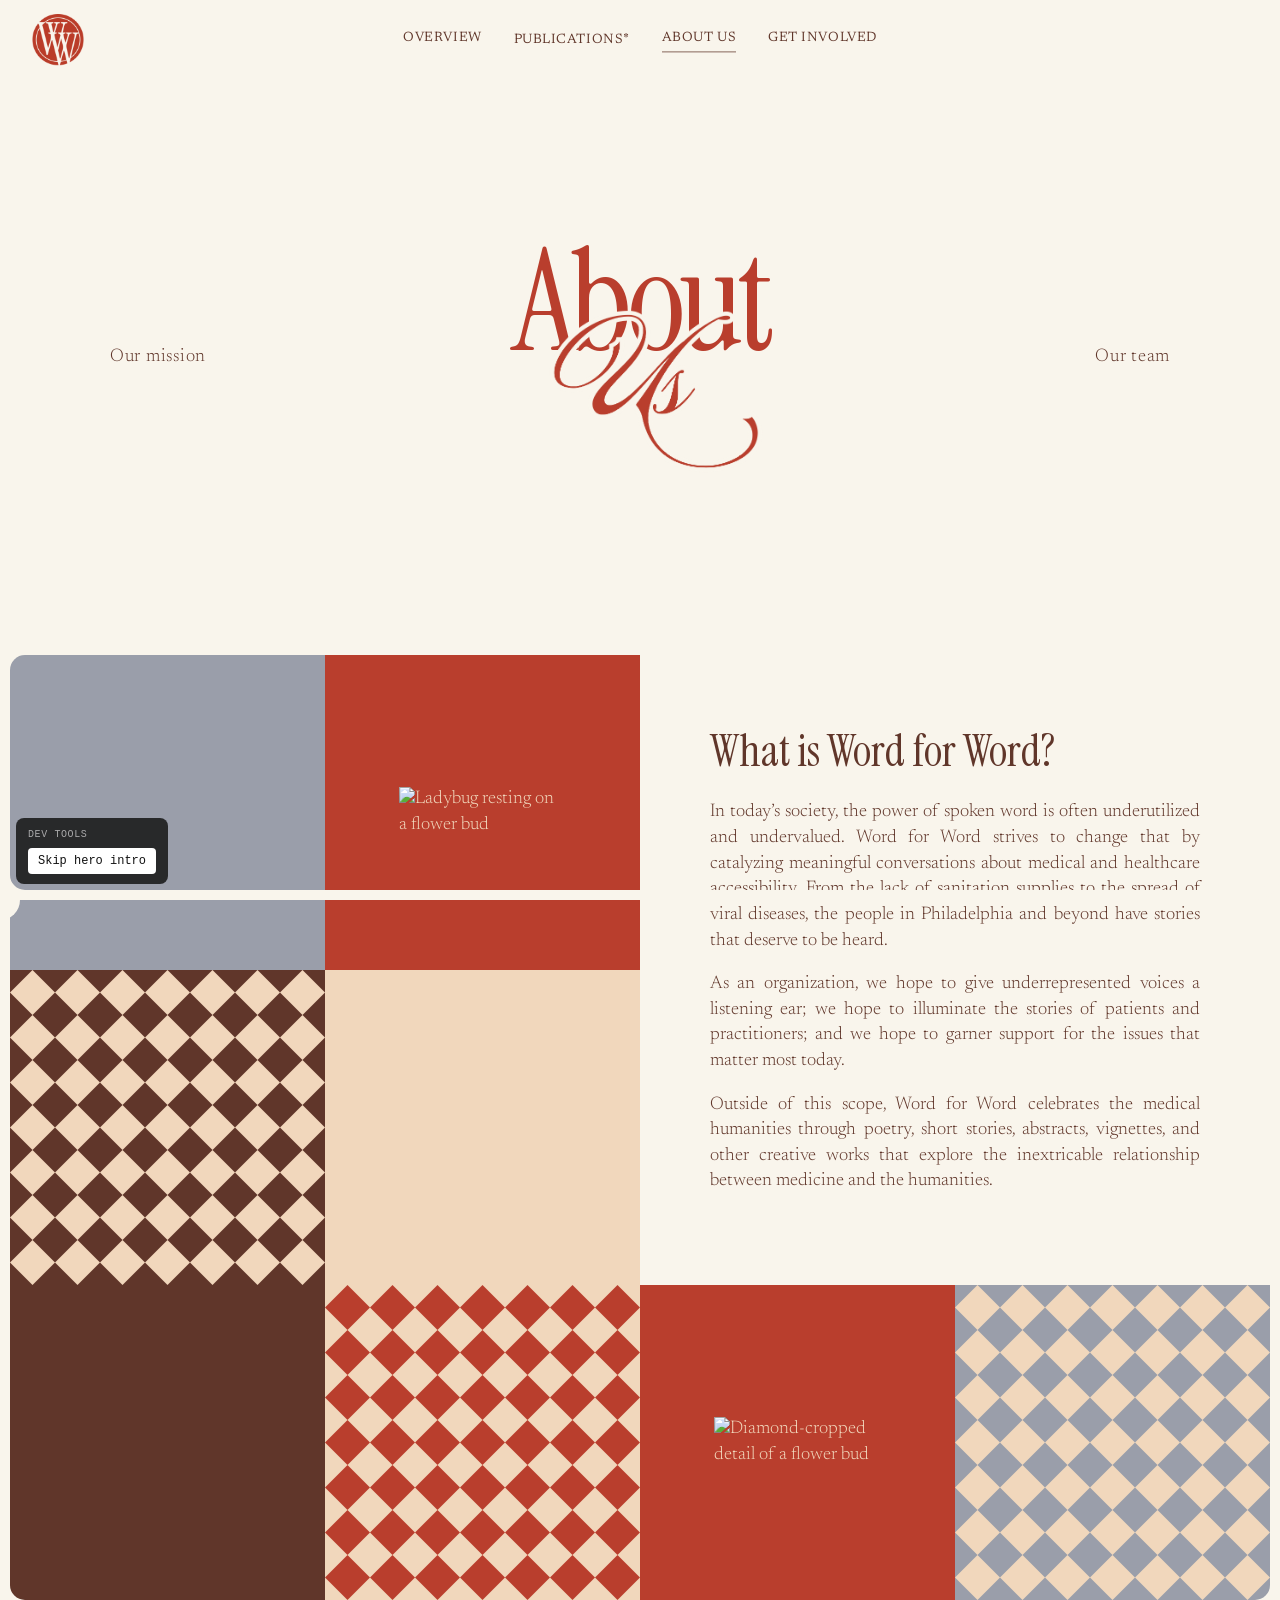
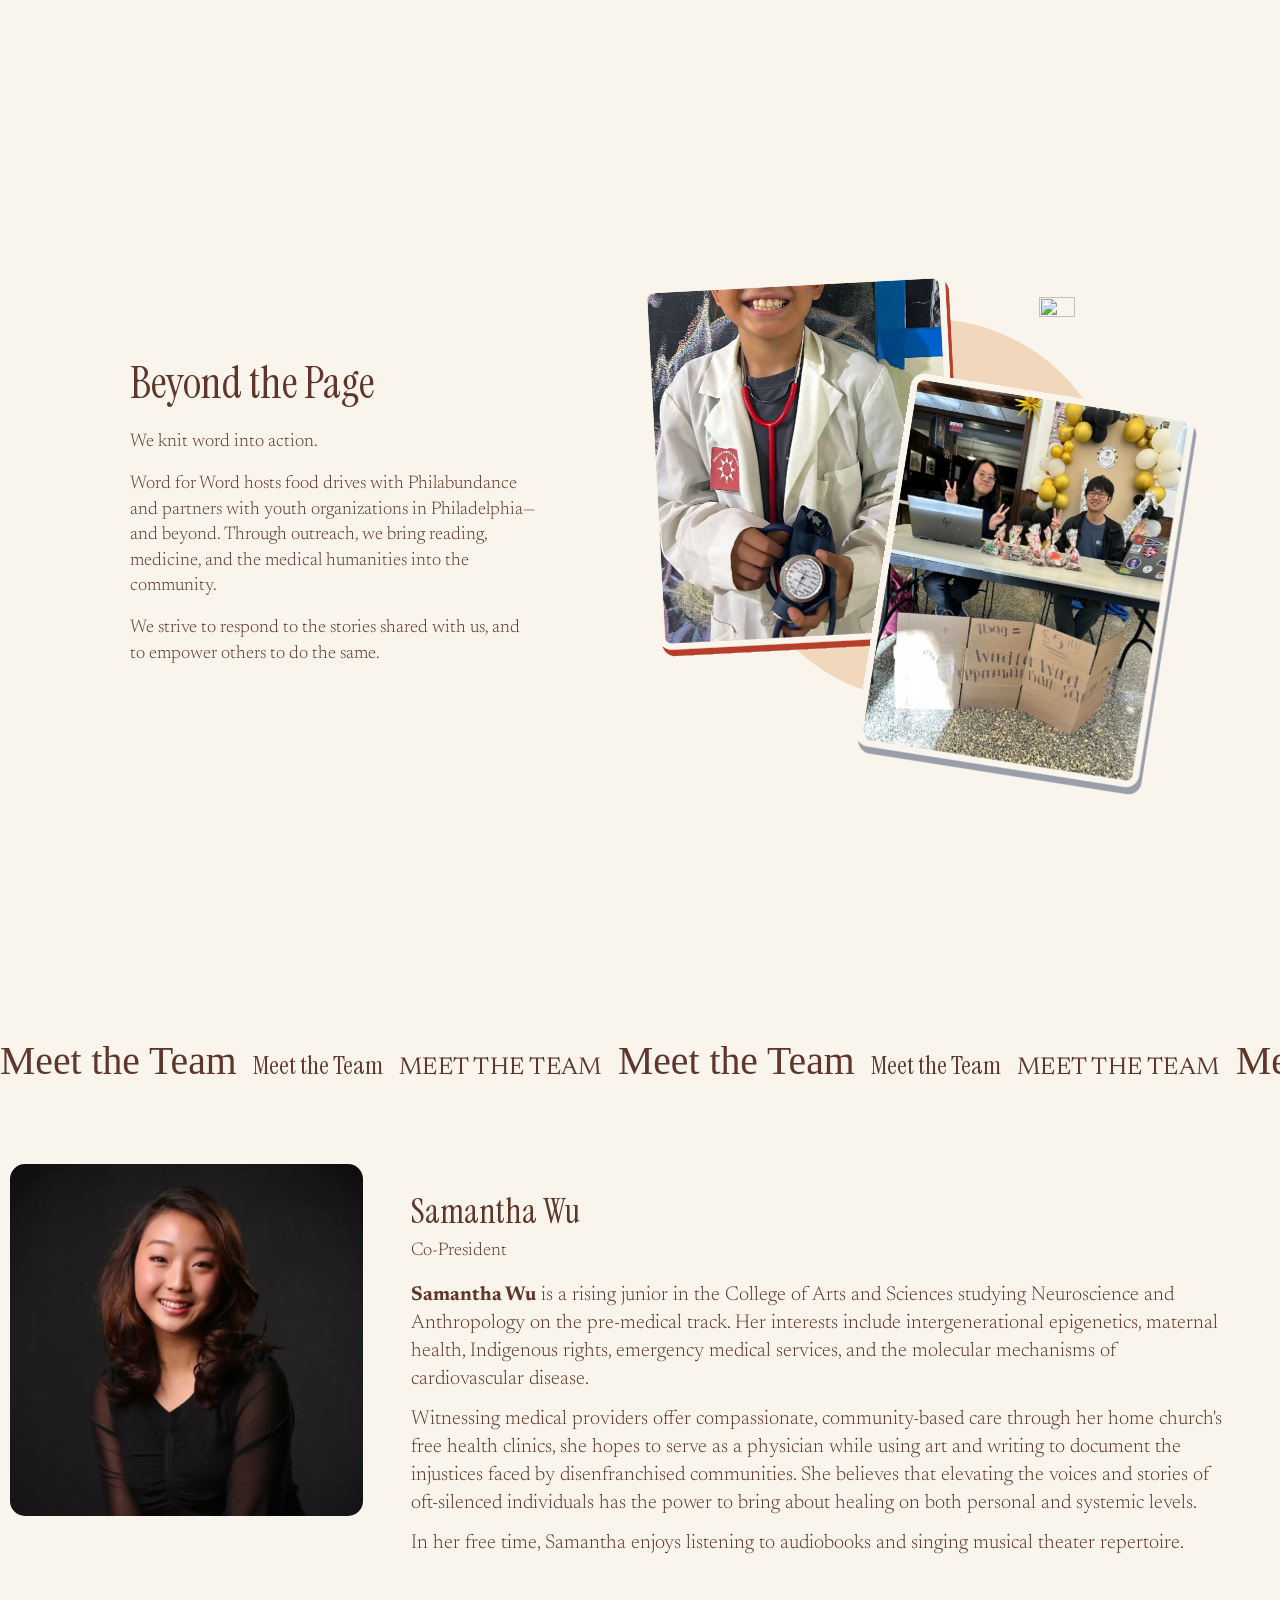
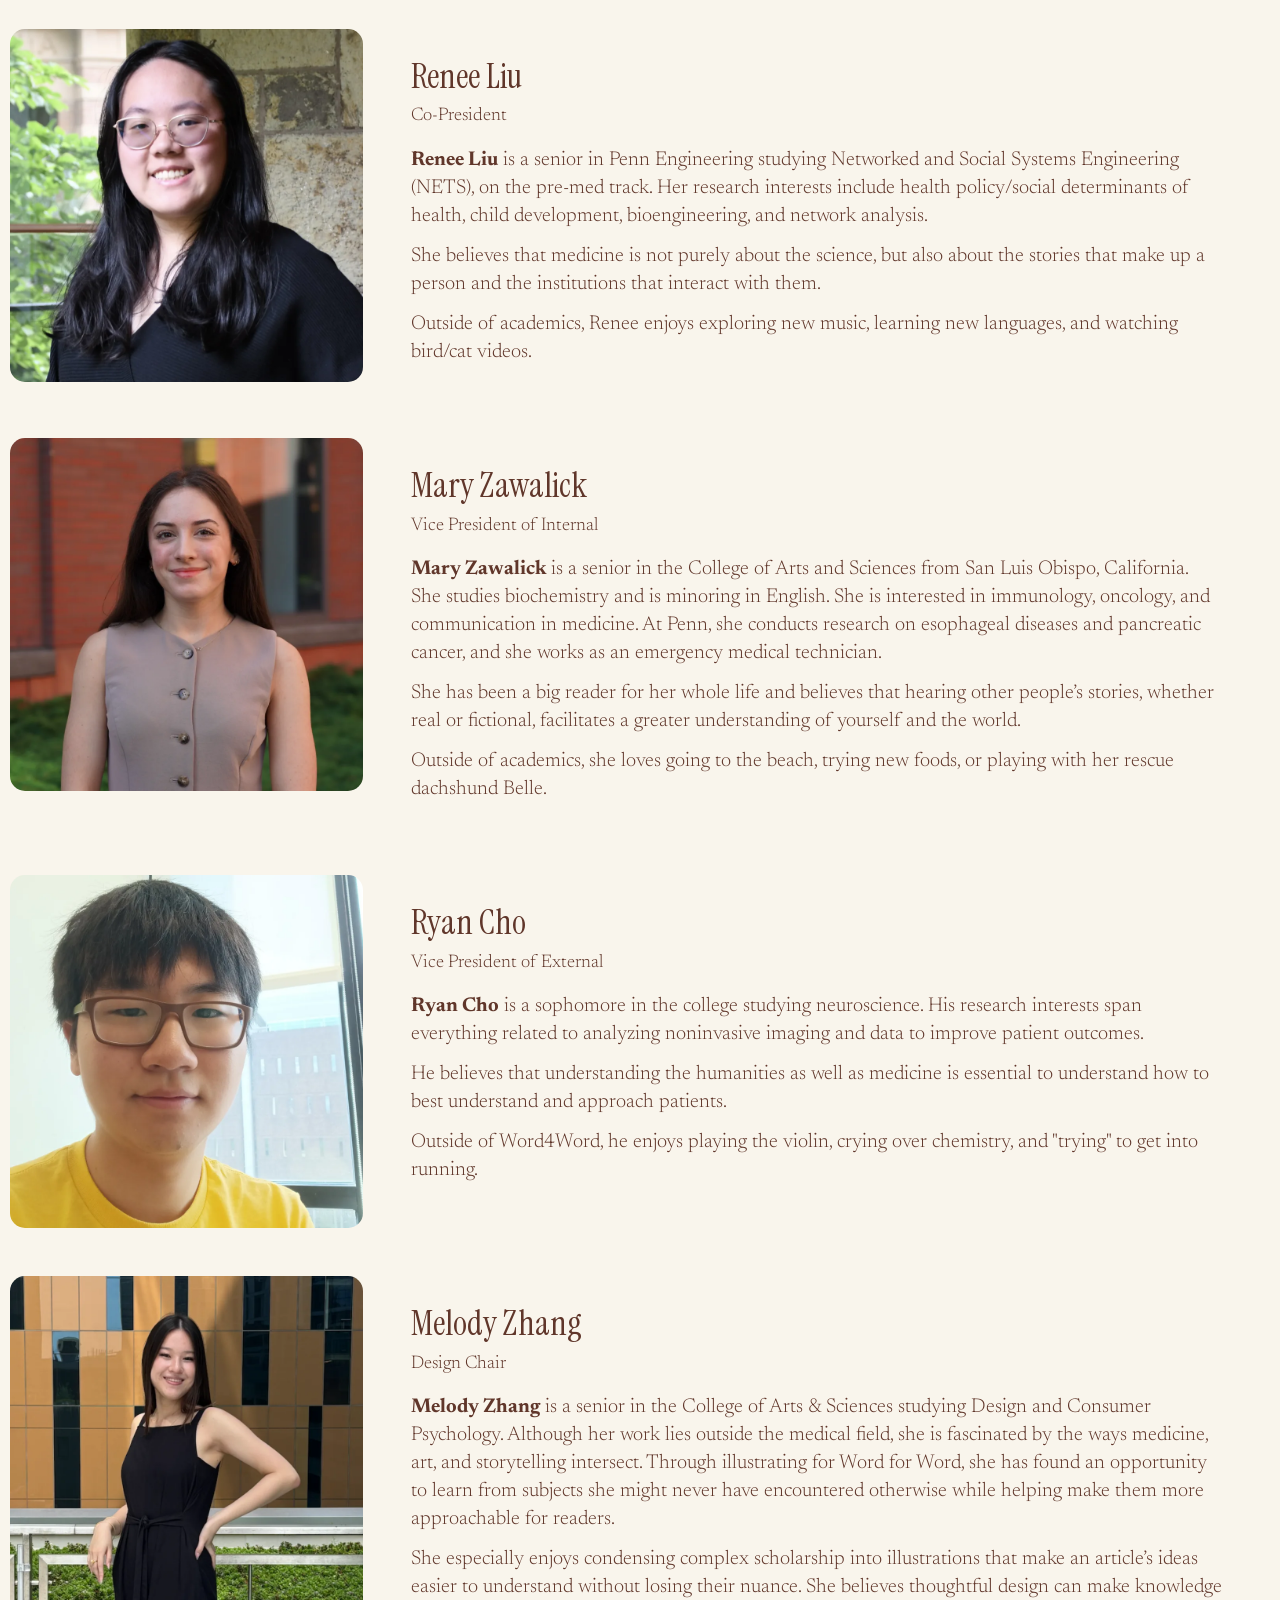
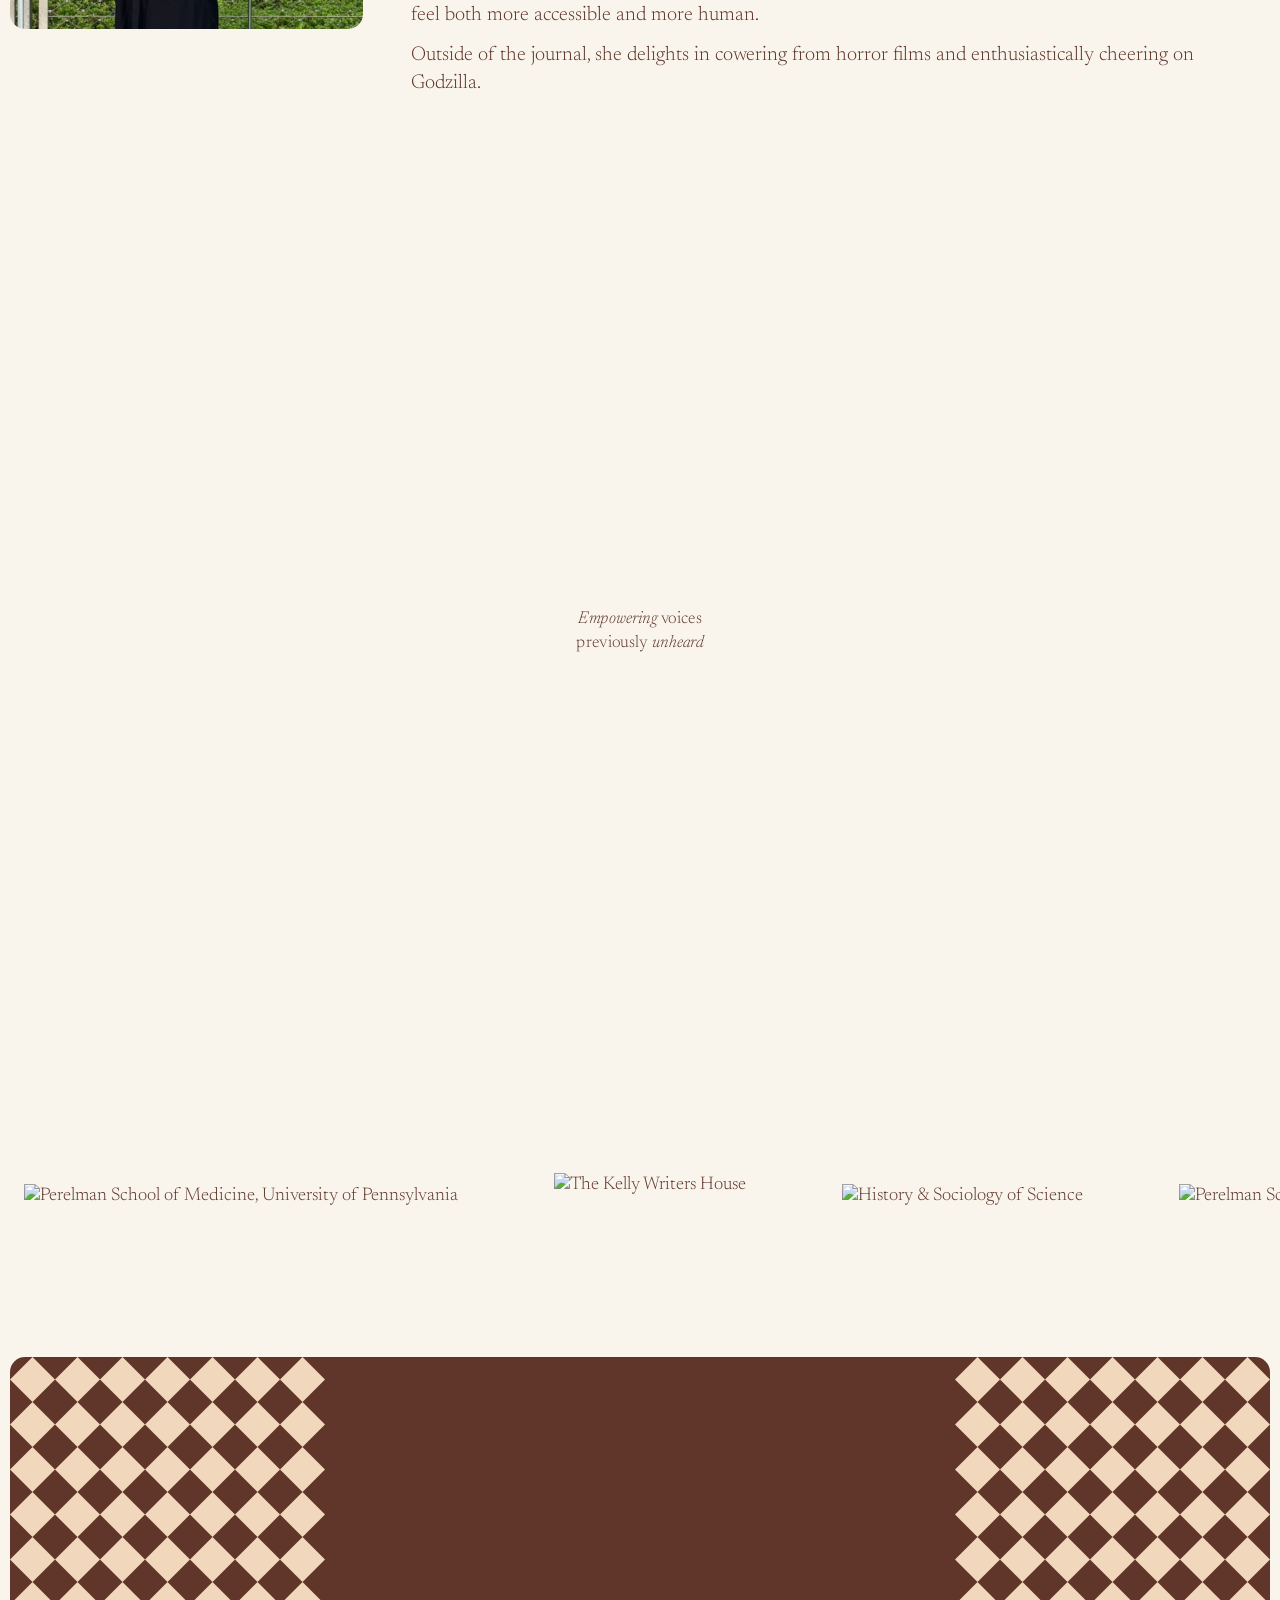
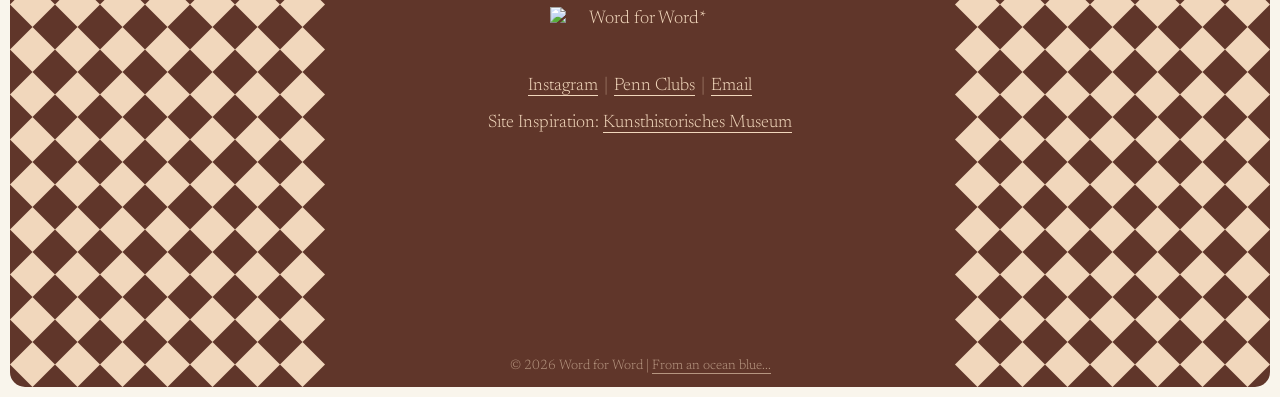
==== about/index.html @ e5a408e3 "Mobile: carousel height, publications grid width bug, slogan/marquee spacing, simplify footer to 4 t" ====
<!DOCTYPE html>
<html lang="en">
<head>
  <meta charset="UTF-8" />
  <meta name="viewport" content="width=device-width, initial-scale=1.0" />
  <title>About Us — Word for Word</title>
  <meta name="description" content="Meet the team behind Word for Word, the University of Pennsylvania's only undergraduate medical humanities journal." />
  <link rel="canonical" href="https://pennwordforword.org/about/" />
  <meta property="og:type" content="website" />
  <meta property="og:site_name" content="Word for Word" />
  <meta property="og:title" content="About Us — Word for Word" />
  <meta property="og:description" content="Meet the team behind Word for Word, the University of Pennsylvania's only undergraduate medical humanities journal." />
  <meta property="og:url" content="https://pennwordforword.org/about/" />
  <meta property="og:image" content="https://pennwordforword.org/assets/images/Slogan.jpg" />
  <meta name="twitter:card" content="summary_large_image" />
  <meta name="twitter:title" content="About Us — Word for Word" />
  <meta name="twitter:description" content="Meet the team behind Word for Word, the University of Pennsylvania's only undergraduate medical humanities journal." />
  <meta name="twitter:image" content="https://pennwordforword.org/assets/images/Slogan.jpg" />
  <link rel="icon" type="image/png" sizes="32x32" href="/assets/images/Favicon.png" />
  <link rel="icon" type="image/png" sizes="304x304" href="/assets/images/Logo.png" />
  <link rel="stylesheet" href="/css/style.css?v=351" />
  <!-- PostHog analytics -->
  <script>
    !(function (t, e) {
      var o, n, p, r;
      e.__SV ||
        ((window.posthog = e),
        (e._i = []),
        (e.init = function (i, s, a) {
          function g(t, e) {
            var o = e.split(".");
            (2 == o.length && ((t = t[o[0]]), (e = o[1])),
              (t[e] = function () {
                t.push([e].concat(Array.prototype.slice.call(arguments, 0)));
              }));
          }
          (((p = t.createElement("script")).type = "text/javascript"),
            (p.crossOrigin = "anonymous"),
            (p.async = !0),
            (p.src =
              s.api_host.replace(".i.posthog.com", "-assets.i.posthog.com") + "/static/array.js"),
            (r = t.getElementsByTagName("script")[0]).parentNode.insertBefore(p, r));
          var u = e;
          for (
            void 0 !== a ? (u = e[a] = []) : (a = "posthog"),
              u.people = u.people || [],
              u.toString = function (t) {
                var e = "posthog";
                return ("posthog" !== a && (e += "." + a), t || (e += " (stub)"), e);
              },
              u.people.toString = function () {
                return u.toString(1) + ".people (stub)";
              },
              o =
                "init capture register register_once register_for_session unregister unregister_for_session getFeatureFlag getFeatureFlagResult isFeatureEnabled reloadFeatureFlags updateEarlyAccessFeatureEnrollment getEarlyAccessFeatures on onFeatureFlags onSessionId getSurveys getActiveMatchingSurveys renderSurvey canRenderSurvey getNextSurveyStep identify setPersonProperties group resetGroups setPersonPropertiesForFlags resetPersonPropertiesForFlags setGroupPropertiesForFlags resetGroupPropertiesForFlags reset get_distinct_id getGroups get_session_id get_session_replay_url alias set_config startSessionRecording stopSessionRecording sessionRecordingStarted captureException loadToolbar get_property getSessionProperty createPersonProfile opt_in_capturing opt_out_capturing has_opted_in_capturing has_opted_out_capturing clear_opt_in_out_capturing debug".split(
                  " ",
                ),
              n = 0;
            n < o.length;
            n++
          )
            g(u, o[n]);
          e._i.push([i, s, a]);
        }),
        (e.__SV = 1));
    })(document, window.posthog || []);
    // Skip analytics entirely for automated checks (Playwright etc. set
    // navigator.webdriver) and for anyone who's opted out via ?wfw_optout=1,
    // which persists per-browser so the param only needs visiting once.
    // Visit with ?wfw_optout=0 to re-enable.
    var wfwAnalyticsExcluded = (function () {
      try {
        if (navigator.webdriver) return true;
        if (/headless/i.test(navigator.userAgent)) return true;
        var optout = new URLSearchParams(location.search).get("wfw_optout");
        if (optout === "1") localStorage.setItem("wfw_optout", "1");
        else if (optout === "0") localStorage.removeItem("wfw_optout");
        return localStorage.getItem("wfw_optout") === "1";
      } catch (e) {
        return false;
      }
    })();
    if (!wfwAnalyticsExcluded) {
      posthog.init("phc_vq5WQSczB33VuGzb9NmEY6mVCTsu94XLS9RPtLPny5Xd", {
        api_host: "https://us.i.posthog.com",
        defaults: "2026-05-30",
      });
    }
  </script>
</head>
<body>
  <!-- Must run before the rest of <body> parses, same reasoning as
       index.html's own equivalent script — sets html.show-page-flash
       synchronously so the flash is visible from first paint instead of
       popping in a frame late. One-shot: cleared the instant it's read,
       so only a nav-link arrival (see initNavPageFlash() in main.js)
       shows it — a fresh reload/direct visit never sets this flag. -->
  <script>
    if (sessionStorage.getItem("wfw-page-flash") === "03") {
      sessionStorage.removeItem("wfw-page-flash");
      document.documentElement.classList.add("show-page-flash");
    }
  </script>
  <div class="page-flash" aria-hidden="true">
    <div class="page-flash__color page-flash--03">
      <img class="page-flash__asterisk" src="/assets/images/Asterisk 3 (nav).png" alt="" />
      <p class="page-flash__caption page-flash__caption--03">
        <span class="intro-splash__caption-line1">about us.</span>
        <span class="intro-splash__caption-line2">(03)</span>
      </p>
    </div>
  </div>
    <!-- Same header markup as index.html's own <header>, minus the
         intro-reveal/intro-reveal--drop classes and --intro-delay style —
         secondary pages (this one included) have no homepage intro splash
         to choreograph against, so the header just renders visible from
         the start. See initIntroReveal() in main.js: with no
         .intro-reveal elements on the page, it sets body.intro-finished
         immediately instead of waiting on a timer, which is what the
         Publications dropdown's own height transition is gated on. -->
    <header class="site-header">
      <div class="nav__dropdown-hover-zone" aria-hidden="true"></div>
      <div class="site-header__clip">
        <a href="/" class="nav__logo">
          <img src="/assets/images/Logo.png" alt="Word for Word logo" />
        </a>
        <!-- Mobile-only (see .nav__hamburger in style.css) — replaces
             .nav/.nav__dropdown below entirely under max-width:720px,
             opening .nav__mobile-dropdown (a sibling of this whole
             <header>, below) instead. -->
        <button type="button" class="nav__hamburger" aria-label="Menu" aria-expanded="false" aria-controls="nav__mobile-dropdown">
          <span class="nav__hamburger-line"></span>
          <span class="nav__hamburger-line"></span>
          <span class="nav__hamburger-line"></span>
        </button>
        <nav class="nav">
          <ul class="nav__links">
            <li><a href="/">Overview</a></li>
            <li class="nav__item--publications">
              <a href="/publications/">Publications<span class="nav__link-asterisk">*</span></a>
            </li>
            <li><a href="/about/">About Us</a></li>
            <li><a href="/get-involved/">Get Involved</a></li>
            <li class="nav__indicator-slot" aria-hidden="true"><span class="nav__indicator"></span></li>
          </ul>
        </nav>
        <!-- See index.html's own comment above <header> for why this lives
             here now instead of nested inside .nav__item--publications. -->
        <div class="nav__dropdown">
          <a href="/#publications">
            <span class="nav__dropdown-number">(01)</span>
            <span class="nav__dropdown-asterisk">*</span><span class="nav__dropdown-text">Volumes</span>
          </a>
          <a href="/interviews/">
            <span class="nav__dropdown-number">(02)</span>
            <span class="nav__dropdown-asterisk">*</span><span class="nav__dropdown-text">Interviews</span>
          </a>
          <a href="/essays/">
            <span class="nav__dropdown-number">(03)</span>
            <span class="nav__dropdown-asterisk">*</span><span class="nav__dropdown-text">Essays</span>
          </a>
          <a href="/narratives/">
            <span class="nav__dropdown-number">(04)</span>
            <span class="nav__dropdown-asterisk">*</span><span class="nav__dropdown-text">Narratives</span>
          </a>
          <a href="/outreach/">
            <span class="nav__dropdown-number">(05)</span>
            <span class="nav__dropdown-asterisk">*</span><span class="nav__dropdown-text">Outreach</span>
          </a>
          <div class="nav__dropdown-visual" aria-hidden="true">
            <img class="nav__dropdown-visual-img" src="/assets/images/Dropdown Visual.png" alt="" />
            <div class="nav__dropdown-visual-asterisk-wrap">
              <img class="nav__dropdown-visual-asterisk" src="/assets/images/Asterisk - Default, Cream.png" alt="" />
            </div>
          </div>
        </div>
      </div>
    </header>
    <!-- Mobile hamburger's own dropdown — see index.html's own comment
         above .nav__mobile-dropdown for the full reasoning. -->
    <div id="nav__mobile-dropdown" class="nav__mobile-dropdown" aria-hidden="true">
      <div class="nav__mobile-dropdown-inner">
        <a href="/">
          <span class="nav__dropdown-number">(01)</span>
          <span class="nav__dropdown-asterisk">*</span><span class="nav__dropdown-text">Overview</span>
        </a>
        <a href="/publications/">
          <span class="nav__dropdown-number">(02)</span>
          <span class="nav__dropdown-asterisk">*</span><span class="nav__dropdown-text">Publications</span>
        </a>
        <a href="/about/">
          <span class="nav__dropdown-number">(03)</span>
          <span class="nav__dropdown-asterisk">*</span><span class="nav__dropdown-text">About Us</span>
        </a>
        <a href="/get-involved/">
          <span class="nav__dropdown-number">(04)</span>
          <span class="nav__dropdown-asterisk">*</span><span class="nav__dropdown-text">Get Involved</span>
        </a>
        <div class="nav__dropdown-visual" aria-hidden="true">
          <img class="nav__dropdown-visual-img" src="/assets/images/Dropdown Visual.png" alt="" />
          <div class="nav__dropdown-visual-asterisk-wrap">
            <img class="nav__dropdown-visual-asterisk" src="/assets/images/Asterisk - Default, Cream.png" alt="" />
          </div>
        </div>
      </div>
    </div>
    <div class="nav-dim-overlay" aria-hidden="true"></div>

    <!-- Fixed viewport frame — same markup as index.html's own (see that
         file's HTML comment for the full reasoning); was missing on this
         page, which is why it lacked the rounded-corner frame every other
         page has. -->
    <div class="viewport-frame" aria-hidden="true"></div>
    <div class="viewport-frame-patch viewport-frame-patch--top-left" aria-hidden="true"></div>
    <div class="viewport-frame-patch viewport-frame-patch--top-right" aria-hidden="true"></div>
    <div class="viewport-frame-patch viewport-frame-patch--bottom-left" aria-hidden="true"></div>
    <div class="viewport-frame-patch viewport-frame-patch--bottom-right" aria-hidden="true"></div>
    <div class="viewport-frame-speck viewport-frame-speck--bottom-left" aria-hidden="true"></div>
    <div class="viewport-frame-speck viewport-frame-speck--bottom-right" aria-hidden="true"></div>

  <!-- ============ HERO ============ -->
  <!-- Was copied verbatim from publications.html's own hero — now this
       page's own copy: "About" (was "Publications"), "Our mission"/
       "Our team" eyebrows (was "Volumes"/"Articles"), About Us Title.png
       (was Publications Title.png). Dropped hero__wordmark-word
       --publications (that stroke treatment was explicitly publications-
       only, see style.css's own comment on it) and moved
       .hero__wordmark-d-anchor onto the "t" (was the "s" in
       "Publications") — positionHeroAsterisk() in main.js anchors the
       asterisk to whatever glyph this span wraps, so it now lands on
       "About"'s own top-right corner automatically, no JS changes
       needed. hero__wordmark-placeholder--about/hero__wordmark-for-wrap
       --about (further down + in style.css) swap this page's own
       text/image stacking (text on top, image below, image's z-index
       above the text) relative to the shared --compact composition —
       page-specific modifiers, not edits to the shared rules, since
       get-involved.html/publications.html reuse those same classes for
       the opposite (image-on-top) composition. See style.css for the
       full reasoning behind this system. -->
  <!-- Eyebrow pair (left "Our mission" + right "Our team") now share
       ONE delay (4120ms) instead of bookending the whole sequence
       (previously 3220ms/4420ms, first and last) — per explicit
       follow-up: the homepage's OWN hero (index.html) is "the true
       pattern" for this, and there both eyebrow lines share the exact
       same --intro-delay (4630ms/4870ms per line) so they visibly
       reveal together, AFTER the title finishes, not straddling it. A
       prior pass here deliberately staggered all 5 pieces individually
       ("make it feel more like a sequential cascade") — reverted now
       that the paired-eyebrow read is what's actually wanted, matching
       Overview. Title pieces (headline "About" then the "Us" image)
       keep their own existing order/timing — only unquestioned here. -->
  <section class="hero hero--compact">
    <p class="hero__eyebrow">
      <span class="hero__eyebrow-line intro-reveal intro-reveal--slide-slow" style="--intro-delay: 4120ms;">Our mission</span>
    </p>
    <div class="hero__wordmark-wrap hero__wordmark-wrap--compact hero__wordmark-wrap--about">
      <div class="hero__wordmark-placeholder hero__wordmark-placeholder--compact hero__wordmark-placeholder--about" aria-hidden="true">
        <span class="hero__wordmark-word hero__wordmark-word--2 hero__wordmark-word--compact" style="--intro-delay: 3520ms;"><span class="hero__title-exit hero__title-exit--lettered intro-reveal intro-reveal--slide-slow" style="--intro-delay: 3520ms;"><span class="hero__title-letter" style="--letter-delay: 0ms; --letter-travel: 64px;">A</span><span class="hero__title-letter" style="--letter-delay: 140ms">b</span><span class="hero__title-letter" style="--letter-delay: 280ms">o</span><span class="hero__title-letter" style="--letter-delay: 420ms">u</span><span class="hero__wordmark-d-anchor"><span class="hero__title-letter" style="--letter-delay: 560ms">t</span></span></span></span>
      </div>
      <div class="hero__wordmark-for-wrap hero__wordmark-for-wrap--compact hero__wordmark-for-wrap--about" style="--intro-delay: 3820ms;" aria-hidden="true">
        <img class="hero__wordmark-for hero__wordmark-for--compact hero__title-exit intro-reveal intro-reveal--slide-slow" style="--intro-delay: 3820ms;" src="/assets/images/About Us Title.png" alt="" />
      </div>
      <div class="hero__wordmark-asterisk-wrap hero__wordmark-asterisk-wrap--compact" style="--intro-delay: 4450ms;" aria-hidden="true">
        <img class="hero__wordmark-asterisk" src="/assets/images/Asterisk - Default.png" alt="" />
      </div>
    </div>
    <p class="hero__eyebrow hero__eyebrow--right">
      <span class="hero__eyebrow-line intro-reveal intro-reveal--slide-slow" style="--intro-delay: 4120ms;">Our team</span>
    </p>
  </section>

  <!-- Was deliberately empty (see .static-page in style.css) — now
       holds the quote-block/partners sections below, matching
       index.html's own nesting exactly (both sit INSIDE <main>, only
       <footer> sits outside it) so this page picks up the SAME
       main { gap: 60px } spacing between them that index.html gets;
       previously these two sections sat as siblings AFTER </main>
       instead, which visibly read as different spacing from
       index.html's own bottom. -->
  <main class="static-page">

  <!-- ============ INTRO ============ -->
  <!-- Same square-grid skeleton as index.html's own #overview (section
       1) — reused for consistency, just a different aspect ratio (3
       rows here, not 4) and different tile content. The ladybug/diamond
       inset photos + their asterisks are pulled verbatim from #overview
       (same assets, same square__inset-image/square__inset-asterisk-
       wrap markup, same --top-left/--bottom-right positioning), just on
       different-colored tiles per explicit request. The "reserved for
       text" tiles (row 1 cols 3-4, row 2 cols 3-4) are one merged 2x2
       square (square--cream, i.e. no fill — page background shows
       through) holding the actual intro copy, centered in that
       2-column-by-2-row area the same way .site-footer__center is
       centered in ITS own merged 2x2 (see that section's own markup). -->
  <section id="about-intro" class="square-grid square-grid--4col square-grid--rows-3">
    <div class="square square--grey" style="grid-column: 1; grid-row: 1;" aria-hidden="true"></div>
    <div class="square square--red square--inset" style="grid-column: 2; grid-row: 1;">
      <img class="square__inset-image" src="/assets/images/Section 1 Square 4.png" alt="Ladybug resting on a flower bud" />
      <div class="square__inset-asterisk-wrap square__inset-asterisk-wrap--top-left" aria-hidden="true">
        <div class="square__inset-asterisk"></div>
      </div>
    </div>
    <div class="square square--cream square--align-left square--pad-lg square--text-gap-30" style="grid-column: 3 / span 2; grid-row: 1 / span 2;">
      <h2 class="square__intro-title section-title split-cta__text-line">What is Word for Word?</h2>
      <p class="square__intro-body split-cta__text-line">In today&rsquo;s society, the power of spoken word is often underutilized and undervalued. Word for Word strives to change that by catalyzing meaningful conversations about medical and healthcare accessibility. From the lack of sanitation supplies to the spread of viral diseases, the people in Philadelphia and beyond have stories that deserve to be heard.</p>
      <p class="square__intro-body split-cta__text-line">As an organization, we hope to give underrepresented voices a listening ear; we hope to illuminate the stories of patients and practitioners; and we hope to garner support for the issues that matter most today.</p>
      <p class="square__intro-body split-cta__text-line">Outside of this scope, Word for Word celebrates the medical humanities through poetry, short stories, abstracts, vignettes, and other creative works that explore the inextricable relationship between medicine and the humanities.</p>
    </div>

    <div class="square square--checker" style="grid-column: 1; grid-row: 2; --checker-a: var(--color-dark); --checker-b: var(--color-tan);" aria-hidden="true"></div>
    <div class="square square--tan" style="grid-column: 2; grid-row: 2;" aria-hidden="true"></div>

    <div class="square square--dark" style="grid-column: 1; grid-row: 3;" aria-hidden="true"></div>
    <div class="square square--checker" style="grid-column: 2; grid-row: 3; --checker-a: var(--color-tan); --checker-b: var(--color-red);" aria-hidden="true"></div>
    <div class="square square--red square--inset" style="grid-column: 3; grid-row: 3;">
      <img class="square__inset-image" src="/assets/images/Section 1 Square 16.png" alt="Diamond-cropped detail of a flower bud" />
      <div class="square__inset-asterisk-wrap square__inset-asterisk-wrap--bottom-right" aria-hidden="true">
        <div class="square__inset-asterisk"></div>
      </div>
    </div>
    <div class="square square--checker" style="grid-column: 4; grid-row: 3; --checker-a: var(--color-grey); --checker-b: var(--color-tan);" aria-hidden="true"></div>
  </section>

  <!-- ============ BEYOND THE PAGE ============ -->
  <!-- Section 2 — reuses index.html's own section 3 (.split-cta) grid/
       padding/column-width exactly, so this lands with identical
       margins/layout without duplicating any of its CSS. No CTA (this
       copy has no link to send anyone to). Right column is a stack of
       2 real outreach photos over a beige circle (see .beyond-page__
       images and friends), not the tile-mosaic/artwork machinery
       .split-cta__illustration-wrap normally holds.

       split-cta--beyond-page is an about.html-only WIDTH modifier (see
       its own CSS) — .split-cta itself is shared with index.html's
       section 3, so a plain change to the shared grid/gap would widen
       that section's text too. -->
  <section class="split-cta split-cta--beyond-page">
    <div class="split-cta__text">
      <h3 class="split-cta__title section-title split-cta__text-line">Beyond the Page</h3>
      <p class="beyond-page__body split-cta__text-line">We knit word into action.</p>
      <p class="beyond-page__body split-cta__text-line">Word for Word hosts food drives with Philabundance and partners with youth organizations in Philadelphia&mdash;and beyond. Through outreach, we bring reading, medicine, and the medical humanities into the community.</p>
      <p class="beyond-page__body split-cta__text-line">We strive to respond to the stories shared with us, and to empower others to do the same.</p>
    </div>
    <div class="split-cta__deco" aria-hidden="true">
      <div class="beyond-page__images">
        <div class="beyond-page__circle"></div>
        <img class="beyond-page__img beyond-page__img--1" src="/assets/images/Outreach-img1.webp" alt="" />
        <img class="beyond-page__img beyond-page__img--2" src="/assets/images/Outreach-img2.webp" alt="" />
        <div class="beyond-page__asterisk-wrap">
          <img class="beyond-page__asterisk" src="/assets/images/Brown asterisk.png" alt="" />
        </div>
      </div>
    </div>
  </section>

  <!-- ============ MEET THE TEAM BANNER ============ -->
  <!-- Same full-bleed scrolling marquee preset as index.html's own
       #get-involved/#publications (see that file's own comment for the
       word-span/centering/overflow/scroll-speed reasoning) — same
       8-cycle script/serif/caps sequence, just this page's own phrase.
       setMarqueeScrollMetrics() in main.js queries .marquee-banner--
       scrolling generically, so this new instance picks up the exact
       same felt scroll speed with no JS changes needed; same for the
       shared fade-in-on-scroll reveal (.marquee-banner--scrolling is
       already in initRevealOnScroll()'s staggeredTargets list). -->
  <section class="marquee-banner marquee-banner--scrolling">
    <div class="marquee-banner__scroll">
    <p class="marquee-banner__track">
      <span class="marquee-banner__word marquee-banner__word--script">Meet the Team</span> &nbsp;*&nbsp; <span class="marquee-banner__word marquee-banner__word--serif">Meet the Team</span> &nbsp;*&nbsp; <span class="marquee-banner__word marquee-banner__word--caps">Meet the Team</span> &nbsp;*&nbsp; <span class="marquee-banner__word marquee-banner__word--script">Meet the Team</span> &nbsp;*&nbsp; <span class="marquee-banner__word marquee-banner__word--serif">Meet the Team</span> &nbsp;*&nbsp; <span class="marquee-banner__word marquee-banner__word--caps">Meet the Team</span> &nbsp;*&nbsp; <span class="marquee-banner__word marquee-banner__word--script">Meet the Team</span> &nbsp;*&nbsp; <span class="marquee-banner__word marquee-banner__word--serif">Meet the Team</span> &nbsp;*&nbsp; <span class="marquee-banner__word marquee-banner__word--caps">Meet the Team</span> &nbsp;*&nbsp; <span class="marquee-banner__word marquee-banner__word--script">Meet the Team</span> &nbsp;*&nbsp; <span class="marquee-banner__word marquee-banner__word--serif">Meet the Team</span> &nbsp;*&nbsp; <span class="marquee-banner__word marquee-banner__word--caps">Meet the Team</span> &nbsp;*&nbsp; <span class="marquee-banner__word marquee-banner__word--script">Meet the Team</span> &nbsp;*&nbsp; <span class="marquee-banner__word marquee-banner__word--serif">Meet the Team</span> &nbsp;*&nbsp; <span class="marquee-banner__word marquee-banner__word--caps">Meet the Team</span> &nbsp;*&nbsp; <span class="marquee-banner__word marquee-banner__word--script">Meet the Team</span> &nbsp;*&nbsp; <span class="marquee-banner__word marquee-banner__word--serif">Meet the Team</span> &nbsp;*&nbsp; <span class="marquee-banner__word marquee-banner__word--caps">Meet the Team</span> &nbsp;*&nbsp; <span class="marquee-banner__word marquee-banner__word--script">Meet the Team</span> &nbsp;*&nbsp; <span class="marquee-banner__word marquee-banner__word--serif">Meet the Team</span> &nbsp;*&nbsp; <span class="marquee-banner__word marquee-banner__word--caps">Meet the Team</span> &nbsp;*&nbsp; <span class="marquee-banner__word marquee-banner__word--script">Meet the Team</span> &nbsp;*&nbsp; <span class="marquee-banner__word marquee-banner__word--serif">Meet the Team</span> &nbsp;*&nbsp; <span class="marquee-banner__word marquee-banner__word--caps">Meet the Team</span> &nbsp;*&nbsp; 
    </p>
    <p class="marquee-banner__track" aria-hidden="true">
      <span class="marquee-banner__word marquee-banner__word--script">Meet the Team</span> &nbsp;*&nbsp; <span class="marquee-banner__word marquee-banner__word--serif">Meet the Team</span> &nbsp;*&nbsp; <span class="marquee-banner__word marquee-banner__word--caps">Meet the Team</span> &nbsp;*&nbsp; <span class="marquee-banner__word marquee-banner__word--script">Meet the Team</span> &nbsp;*&nbsp; <span class="marquee-banner__word marquee-banner__word--serif">Meet the Team</span> &nbsp;*&nbsp; <span class="marquee-banner__word marquee-banner__word--caps">Meet the Team</span> &nbsp;*&nbsp; <span class="marquee-banner__word marquee-banner__word--script">Meet the Team</span> &nbsp;*&nbsp; <span class="marquee-banner__word marquee-banner__word--serif">Meet the Team</span> &nbsp;*&nbsp; <span class="marquee-banner__word marquee-banner__word--caps">Meet the Team</span> &nbsp;*&nbsp; <span class="marquee-banner__word marquee-banner__word--script">Meet the Team</span> &nbsp;*&nbsp; <span class="marquee-banner__word marquee-banner__word--serif">Meet the Team</span> &nbsp;*&nbsp; <span class="marquee-banner__word marquee-banner__word--caps">Meet the Team</span> &nbsp;*&nbsp; <span class="marquee-banner__word marquee-banner__word--script">Meet the Team</span> &nbsp;*&nbsp; <span class="marquee-banner__word marquee-banner__word--serif">Meet the Team</span> &nbsp;*&nbsp; <span class="marquee-banner__word marquee-banner__word--caps">Meet the Team</span> &nbsp;*&nbsp; <span class="marquee-banner__word marquee-banner__word--script">Meet the Team</span> &nbsp;*&nbsp; <span class="marquee-banner__word marquee-banner__word--serif">Meet the Team</span> &nbsp;*&nbsp; <span class="marquee-banner__word marquee-banner__word--caps">Meet the Team</span> &nbsp;*&nbsp; <span class="marquee-banner__word marquee-banner__word--script">Meet the Team</span> &nbsp;*&nbsp; <span class="marquee-banner__word marquee-banner__word--serif">Meet the Team</span> &nbsp;*&nbsp; <span class="marquee-banner__word marquee-banner__word--caps">Meet the Team</span> &nbsp;*&nbsp; <span class="marquee-banner__word marquee-banner__word--script">Meet the Team</span> &nbsp;*&nbsp; <span class="marquee-banner__word marquee-banner__word--serif">Meet the Team</span> &nbsp;*&nbsp; <span class="marquee-banner__word marquee-banner__word--caps">Meet the Team</span> &nbsp;*&nbsp; 
    </p>
    </div>
  </section>

  <!-- ============ TEAM BIOS ============ -->
  <!-- Only Samantha's bio has real copy so far (per explicit request) —
       the other 4 use clearly-labeled placeholder text/roles until the
       real copy is provided. Real name + photo for each (matching the
       "About Us - <name>" image files), placeholder role/body only.
       Each .team-bio is a direct child of .team-bios, so it picks up the
       same generic sibling-cascade stagger initRevealOnScroll() already
       gives .square/.publication-card (see main.js) — no extra JS needed
       beyond adding .team-bio to that shared selector list. -->
  <section class="team-bios">
    <article class="team-bio">
      <div class="team-bio__photo-wrap">
        <img class="team-bio__photo" src="/assets/images/About Us - Samantha Wu.webp" alt="Samantha Wu" loading="lazy" />
      </div>
      <div class="team-bio__text">
        <h3 class="team-bio__name">Samantha Wu</h3>
        <p class="team-bio__role">Co-President</p>
        <p class="team-bio__body"><strong>Samantha Wu</strong> is a rising junior in the College of Arts and Sciences studying Neuroscience and Anthropology on the pre-medical track. Her interests include intergenerational epigenetics, maternal health, Indigenous rights, emergency medical services, and the molecular mechanisms of cardiovascular disease.</p>
        <p class="team-bio__body">Witnessing medical providers offer compassionate, community-based care through her home church's free health clinics, she hopes to serve as a physician while using art and writing to document the injustices faced by disenfranchised communities. She believes that elevating the voices and stories of oft-silenced individuals has the power to bring about healing on both personal and systemic levels.</p>
        <p class="team-bio__body">In her free time, Samantha enjoys listening to audiobooks and singing musical theater repertoire.</p>
      </div>
    </article>
    <article class="team-bio">
      <div class="team-bio__photo-wrap">
        <img class="team-bio__photo" src="/assets/images/About Us - Renee Liu.webp" alt="Renee Liu" loading="lazy" />
      </div>
      <div class="team-bio__text">
        <h3 class="team-bio__name">Renee Liu</h3>
        <p class="team-bio__role">Co-President</p>
        <p class="team-bio__body"><strong>Renee Liu</strong> is a senior in Penn Engineering studying Networked and Social Systems Engineering (NETS), on the pre-med track. Her research interests include health policy/social determinants of health, child development, bioengineering, and network analysis.</p>
        <p class="team-bio__body">She believes that medicine is not purely about the science, but also about the stories that make up a person and the institutions that interact with them.</p>
        <p class="team-bio__body">Outside of academics, Renee enjoys exploring new music, learning new languages, and watching bird/cat videos.</p>
      </div>
    </article>
    <article class="team-bio">
      <div class="team-bio__photo-wrap">
        <img class="team-bio__photo" src="/assets/images/About Us - Mary Zawalick.webp" alt="Mary Zawalick" loading="lazy" />
      </div>
      <div class="team-bio__text">
        <h3 class="team-bio__name">Mary Zawalick</h3>
        <p class="team-bio__role">Vice President of Internal</p>
        <p class="team-bio__body"><strong>Mary Zawalick</strong> is a senior in the College of Arts and Sciences from San Luis Obispo, California. She studies biochemistry and is minoring in English. She is interested in immunology, oncology, and communication in medicine. At Penn, she conducts research on esophageal diseases and pancreatic cancer, and she works as an emergency medical technician.</p>
        <p class="team-bio__body">She has been a big reader for her whole life and believes that hearing other people&rsquo;s stories, whether real or fictional, facilitates a greater understanding of yourself and the world.</p>
        <p class="team-bio__body">Outside of academics, she loves going to the beach, trying new foods, or playing with her rescue dachshund Belle.</p>
      </div>
    </article>
    <article class="team-bio">
      <div class="team-bio__photo-wrap">
        <img class="team-bio__photo" src="/assets/images/About Us - Ryan Cho.webp" alt="Ryan Cho" loading="lazy" />
      </div>
      <div class="team-bio__text">
        <h3 class="team-bio__name">Ryan Cho</h3>
        <p class="team-bio__role">Vice President of External</p>
        <p class="team-bio__body"><strong>Ryan Cho</strong> is a sophomore in the college studying neuroscience. His research interests span everything related to analyzing noninvasive imaging and data to improve patient outcomes.</p>
        <p class="team-bio__body">He believes that understanding the humanities as well as medicine is essential to understand how to best understand and approach patients.</p>
        <p class="team-bio__body">Outside of Word4Word, he enjoys playing the violin, crying over chemistry, and "trying" to get into running.</p>
      </div>
    </article>
    <article class="team-bio">
      <div class="team-bio__photo-wrap">
        <img class="team-bio__photo" src="/assets/images/About Us - Melody Zhang.webp" alt="Melody Zhang" loading="lazy" />
      </div>
      <div class="team-bio__text">
        <h3 class="team-bio__name">Melody Zhang</h3>
        <p class="team-bio__role">Design Chair</p>
        <p class="team-bio__body"><strong>Melody Zhang</strong> is a senior in the College of Arts &amp; Sciences studying Design and Consumer Psychology. Although her work lies outside the medical field, she is fascinated by the ways medicine, art, and storytelling intersect. Through illustrating for Word for Word, she has found an opportunity to learn from subjects she might never have encountered otherwise while helping make them more approachable for readers.</p>
        <p class="team-bio__body">She especially enjoys condensing complex scholarship into illustrations that make an article&rsquo;s ideas easier to understand without losing their nuance. She believes thoughtful design can make knowledge feel both more accessible and more human.</p>
        <p class="team-bio__body">Outside of the journal, she delights in cowering from horror films and enthusiastically cheering on Godzilla.</p>
      </div>
    </article>
  </section>

  <!-- ============ QUOTE / SLOGAN ============ -->
  <!-- Plain text version again, per explicit request (reverting the
       Slogan.jpg photo + mosaic-reveal treatment) — exact copy of
       index.html's own .slogan-preview markup. See that file's own
       comment above it, and .slogan-preview in style.css, for the reveal
       mechanics. -->
  <section class="slogan-preview">
    <p class="slogan-preview__text">
      <span class="split-cta__text-line"><em>Empowering</em> voices</span>
      <span class="split-cta__text-line">previously <em>unheard</em></span>
    </p>
  </section>

  <!-- ============ PARTNER LOGOS ============ -->
  <!-- Exact copy of index.html's own .partners marquee — see that
       file's own comment above it for the full reasoning. -->
  <section class="partners marquee-banner--scrolling">
    <div class="partners__scroll">
      <p class="partners__track">
        <img class="partners__logo" src="/assets/images/Sponsor_ Perelman.png" alt="Perelman School of Medicine, University of Pennsylvania" />
        <img class="partners__asterisk" src="/assets/images/Brown asterisk.png" alt="" />
        <img class="partners__logo partners__logo--kelly" src="/assets/images/Sponsor_ Kelly Writers House.png" alt="The Kelly Writers House" />
        <img class="partners__asterisk" src="/assets/images/Brown asterisk.png" alt="" />
        <img class="partners__logo" src="/assets/images/Sponsor_ History &amp; Sociology of Science.png" alt="History &amp; Sociology of Science" />
        <img class="partners__asterisk" src="/assets/images/Brown asterisk.png" alt="" />
        <img class="partners__logo" src="/assets/images/Sponsor_ Perelman.png" alt="Perelman School of Medicine, University of Pennsylvania" />
        <img class="partners__asterisk" src="/assets/images/Brown asterisk.png" alt="" />
        <img class="partners__logo partners__logo--kelly" src="/assets/images/Sponsor_ Kelly Writers House.png" alt="The Kelly Writers House" />
        <img class="partners__asterisk" src="/assets/images/Brown asterisk.png" alt="" />
        <img class="partners__logo" src="/assets/images/Sponsor_ History &amp; Sociology of Science.png" alt="History &amp; Sociology of Science" />
        <img class="partners__asterisk" src="/assets/images/Brown asterisk.png" alt="" />
        <img class="partners__logo" src="/assets/images/Sponsor_ Perelman.png" alt="Perelman School of Medicine, University of Pennsylvania" />
        <img class="partners__asterisk" src="/assets/images/Brown asterisk.png" alt="" />
        <img class="partners__logo partners__logo--kelly" src="/assets/images/Sponsor_ Kelly Writers House.png" alt="The Kelly Writers House" />
        <img class="partners__asterisk" src="/assets/images/Brown asterisk.png" alt="" />
        <img class="partners__logo" src="/assets/images/Sponsor_ History &amp; Sociology of Science.png" alt="History &amp; Sociology of Science" />
        <img class="partners__asterisk" src="/assets/images/Brown asterisk.png" alt="" />
      </p>
      <p class="partners__track" aria-hidden="true">
        <img class="partners__logo" src="/assets/images/Sponsor_ Perelman.png" alt="" />
        <img class="partners__asterisk" src="/assets/images/Brown asterisk.png" alt="" />
        <img class="partners__logo partners__logo--kelly" src="/assets/images/Sponsor_ Kelly Writers House.png" alt="" />
        <img class="partners__asterisk" src="/assets/images/Brown asterisk.png" alt="" />
        <img class="partners__logo" src="/assets/images/Sponsor_ History &amp; Sociology of Science.png" alt="" />
        <img class="partners__asterisk" src="/assets/images/Brown asterisk.png" alt="" />
        <img class="partners__logo" src="/assets/images/Sponsor_ Perelman.png" alt="" />
        <img class="partners__asterisk" src="/assets/images/Brown asterisk.png" alt="" />
        <img class="partners__logo partners__logo--kelly" src="/assets/images/Sponsor_ Kelly Writers House.png" alt="" />
        <img class="partners__asterisk" src="/assets/images/Brown asterisk.png" alt="" />
        <img class="partners__logo" src="/assets/images/Sponsor_ History &amp; Sociology of Science.png" alt="" />
        <img class="partners__asterisk" src="/assets/images/Brown asterisk.png" alt="" />
        <img class="partners__logo" src="/assets/images/Sponsor_ Perelman.png" alt="" />
        <img class="partners__asterisk" src="/assets/images/Brown asterisk.png" alt="" />
        <img class="partners__logo partners__logo--kelly" src="/assets/images/Sponsor_ Kelly Writers House.png" alt="" />
        <img class="partners__asterisk" src="/assets/images/Brown asterisk.png" alt="" />
        <img class="partners__logo" src="/assets/images/Sponsor_ History &amp; Sociology of Science.png" alt="" />
        <img class="partners__asterisk" src="/assets/images/Brown asterisk.png" alt="" />
      </p>
    </div>
  </section>

  </main>

  <!-- ============ FOOTER ============ -->
  <!-- Exact copy of index.html's own <footer> — .square/.square-grid are
       generic, page-agnostic (initRevealOnScroll() in main.js queries
       `.square` sitewide and toggles .is-visible on scroll), so reusing
       this verbatim works correctly on any page without extra wiring.
       This page was previously missing a footer entirely. -->
  <footer id="about" class="site-footer square-grid square-grid--4col">
    <div class="square square--checker" style="grid-column: 1; grid-row: 1; --checker-a: var(--color-dark); --checker-b: var(--color-tan);" aria-hidden="true"></div>
    <div class="square square--dark" style="grid-column: 2; grid-row: 1;" aria-hidden="true"></div>
    <div class="square square--dark" style="grid-column: 3; grid-row: 1;" aria-hidden="true"></div>
    <div class="square square--checker" style="grid-column: 4; grid-row: 1; --checker-a: var(--color-dark); --checker-b: var(--color-tan);" aria-hidden="true"></div>
    <div class="square square--checker" style="grid-column: 1; grid-row: 2; --checker-a: var(--color-dark); --checker-b: var(--color-tan);" aria-hidden="true"></div>
    <div class="square square--dark" style="grid-column: 2; grid-row: 2;" aria-hidden="true"></div>
    <div class="square square--dark" style="grid-column: 3; grid-row: 2;" aria-hidden="true"></div>
    <div class="square square--checker" style="grid-column: 4; grid-row: 2; --checker-a: var(--color-dark); --checker-b: var(--color-tan);" aria-hidden="true"></div>
    <div class="square site-footer__center" style="grid-column: 2 / span 2; grid-row: 1 / span 2;">
      <img class="site-footer__title" src="/assets/images/Footer Title.png" alt="Word for Word*" />
      <ul class="site-footer__links">
        <li><a href="https://www.instagram.com/pennword4word/?hl=en" target="_blank" rel="noopener">Instagram</a></li>
        <li><a href="https://pennclubs.com/club/word-for-word/" target="_blank" rel="noopener">Penn Clubs</a></li>
        <li><a href="https://mail.google.com/mail/?view=cm&amp;fs=1&amp;to=wordforwordpenn@gmail.com" target="_blank" rel="noopener">Email</a></li>
      </ul>
      <p class="site-footer__inspo">Site Inspiration: <a href="https://www.bruegel2018.at/?ref=httpster.net" target="_blank" rel="noopener">Kunsthistorisches Museum</a></p>
      <p class="site-footer__copyright">© 2026 Word for Word | <a href="https://melodysz.github.io/fishtank/" target="_blank" rel="noopener">From an ocean blue...</a></p>
    </div>
  </footer>

    <script src="https://unpkg.com/lenis@1.3.26/dist/lenis.min.js" async onload="window.dispatchEvent(new Event('lenisready'))"></script>
    <script src="/js/main.js?v=210" defer></script>
</body>
</html>
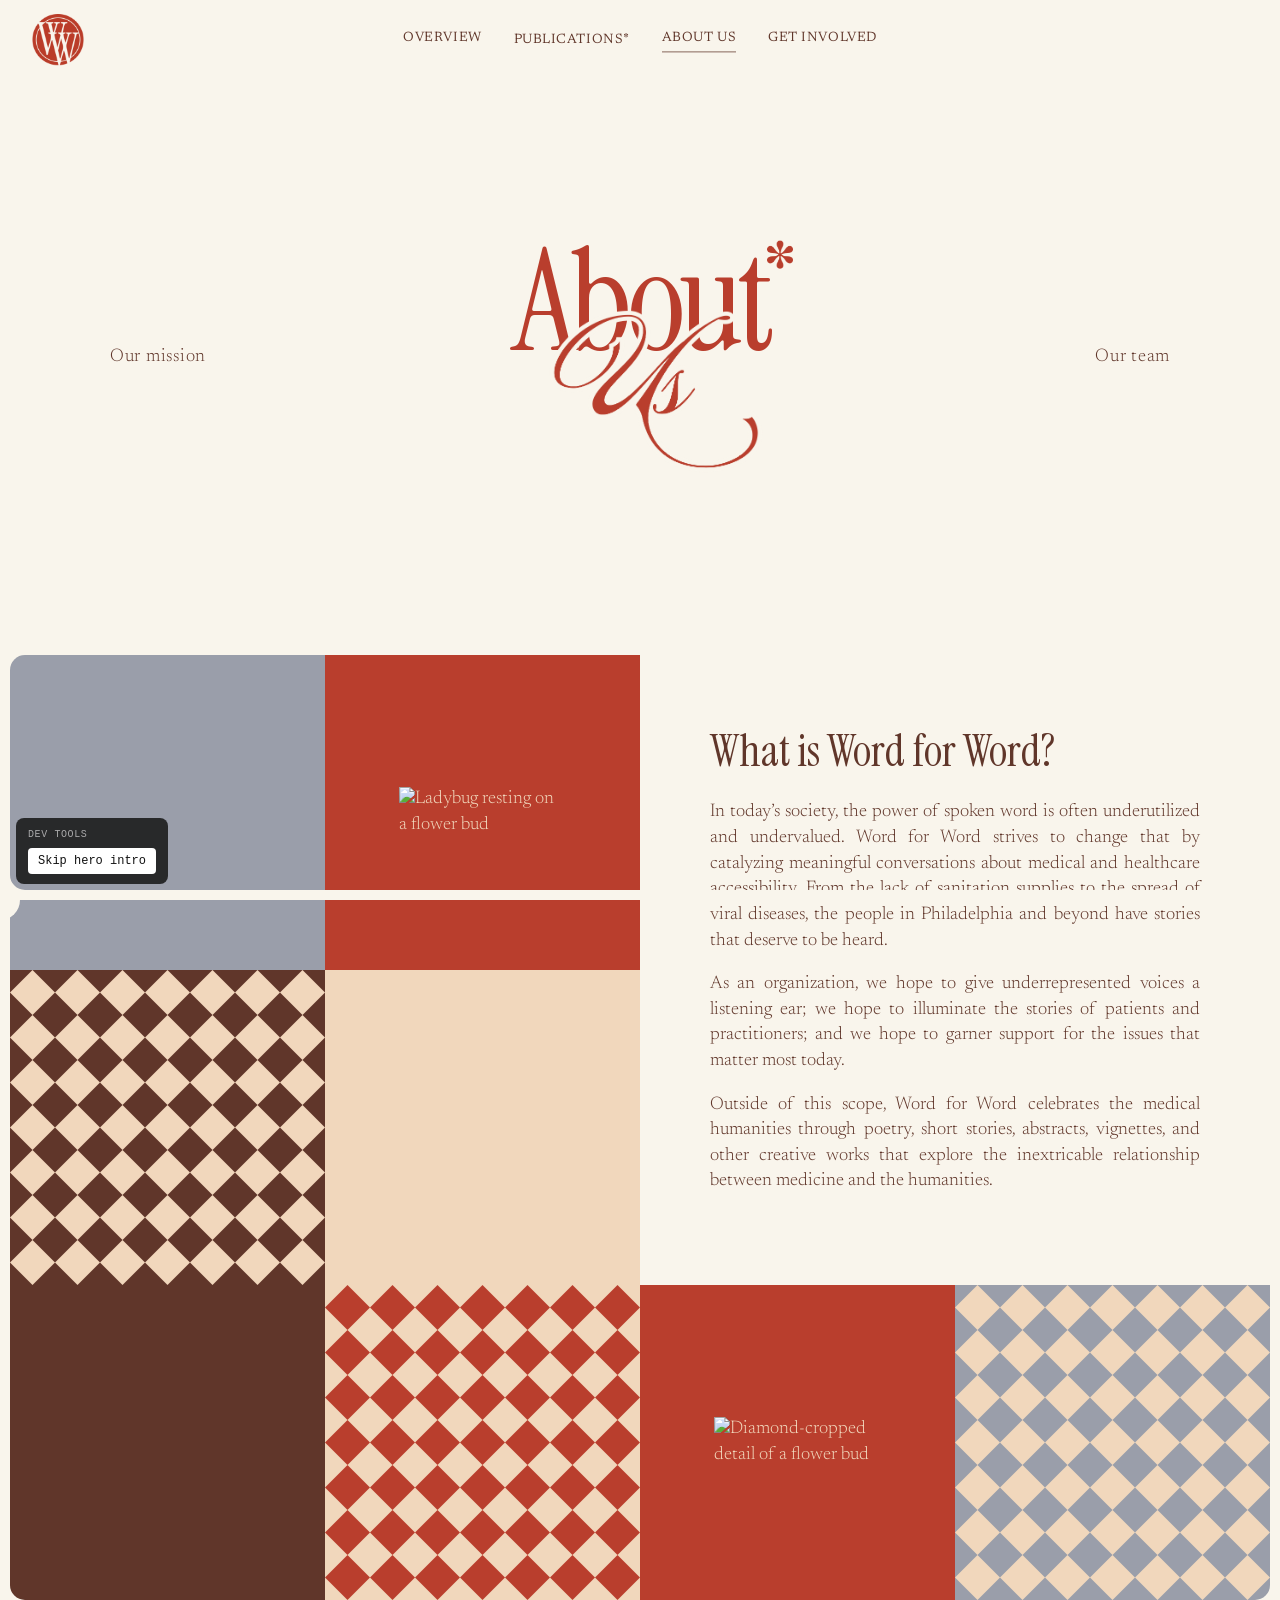
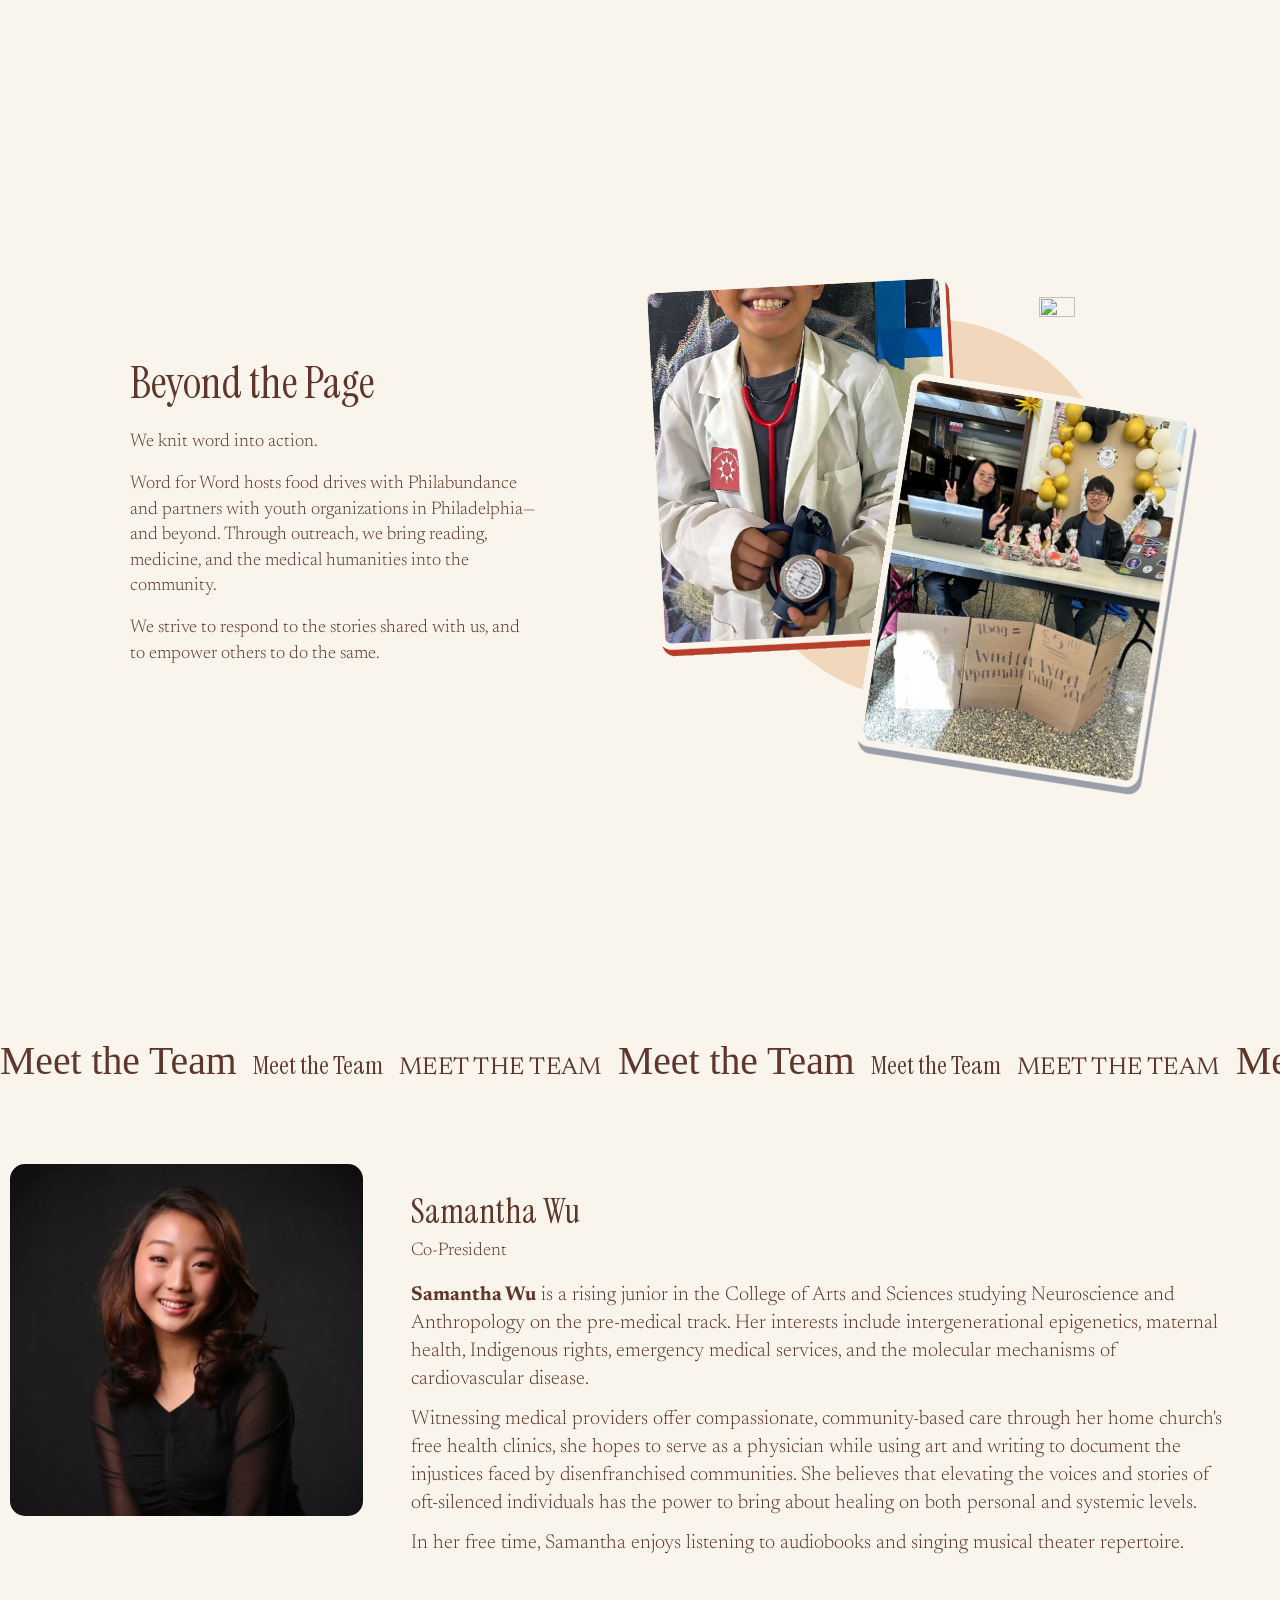
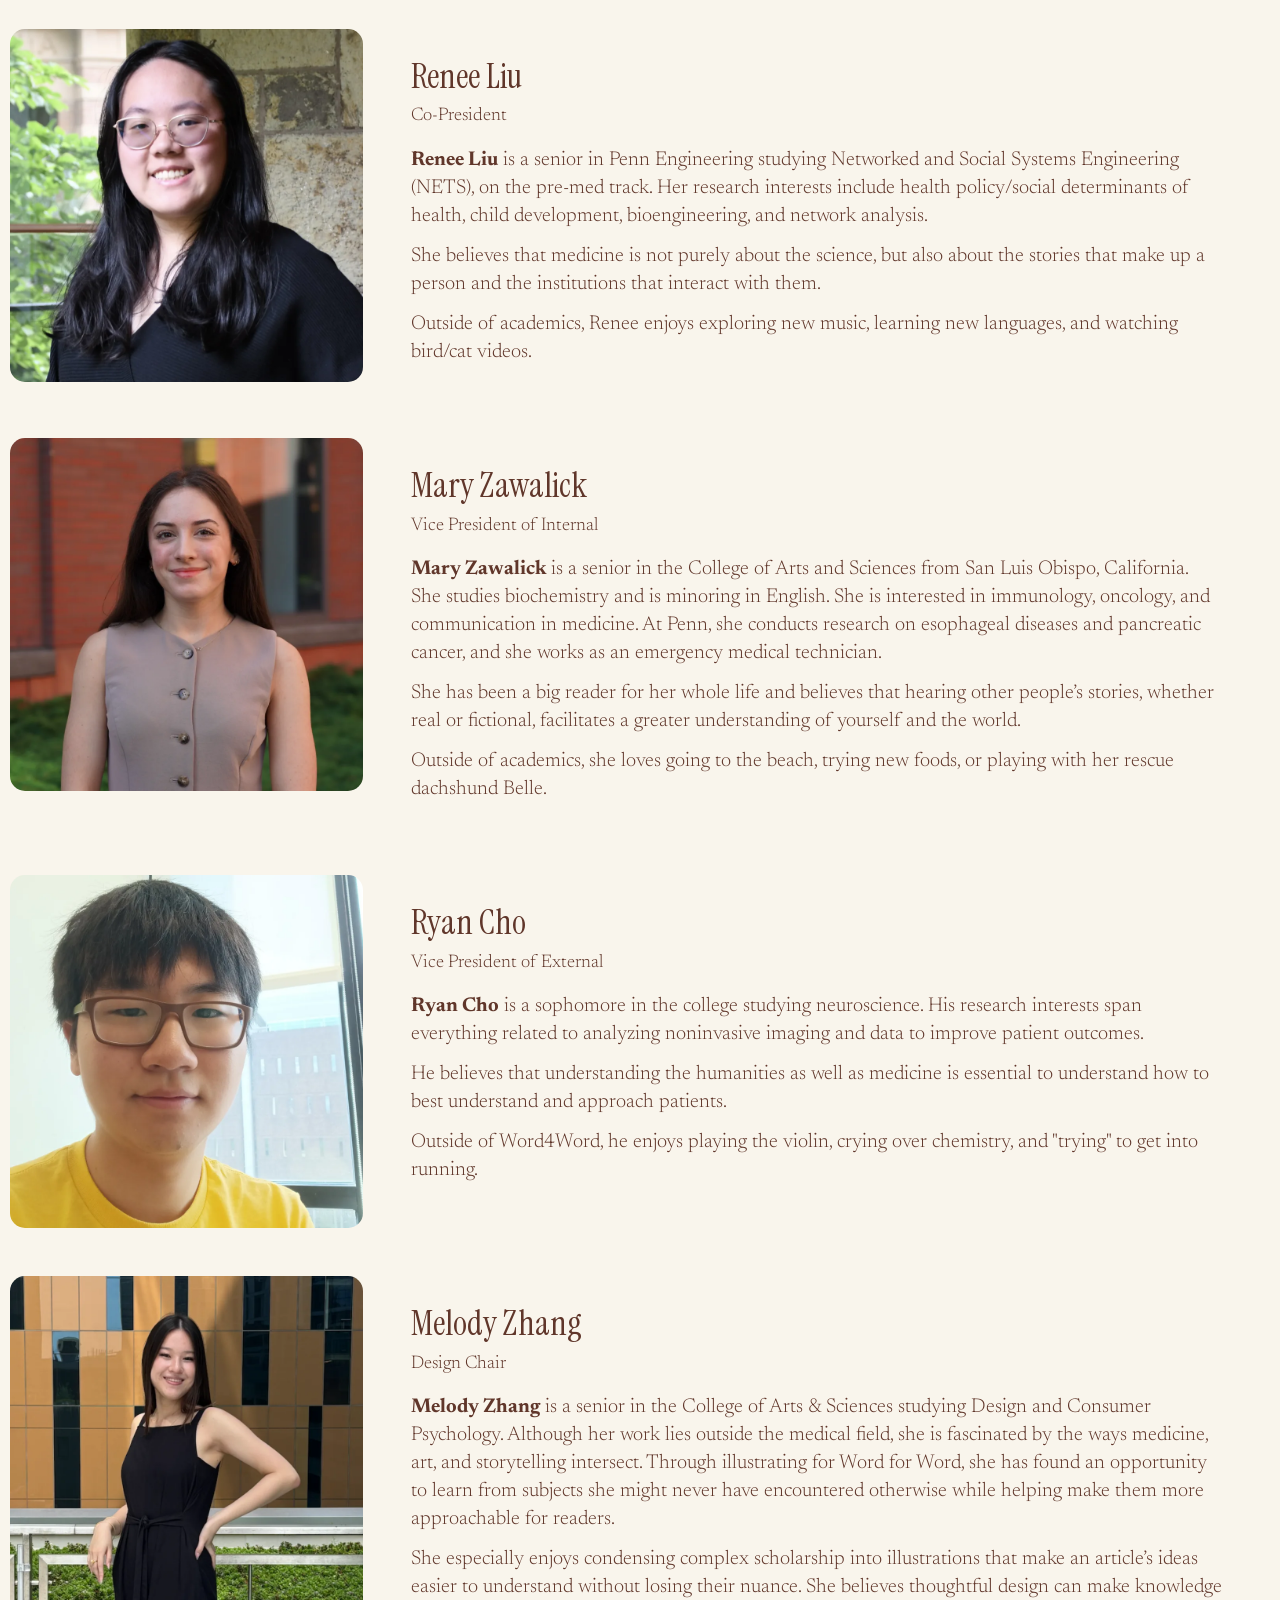
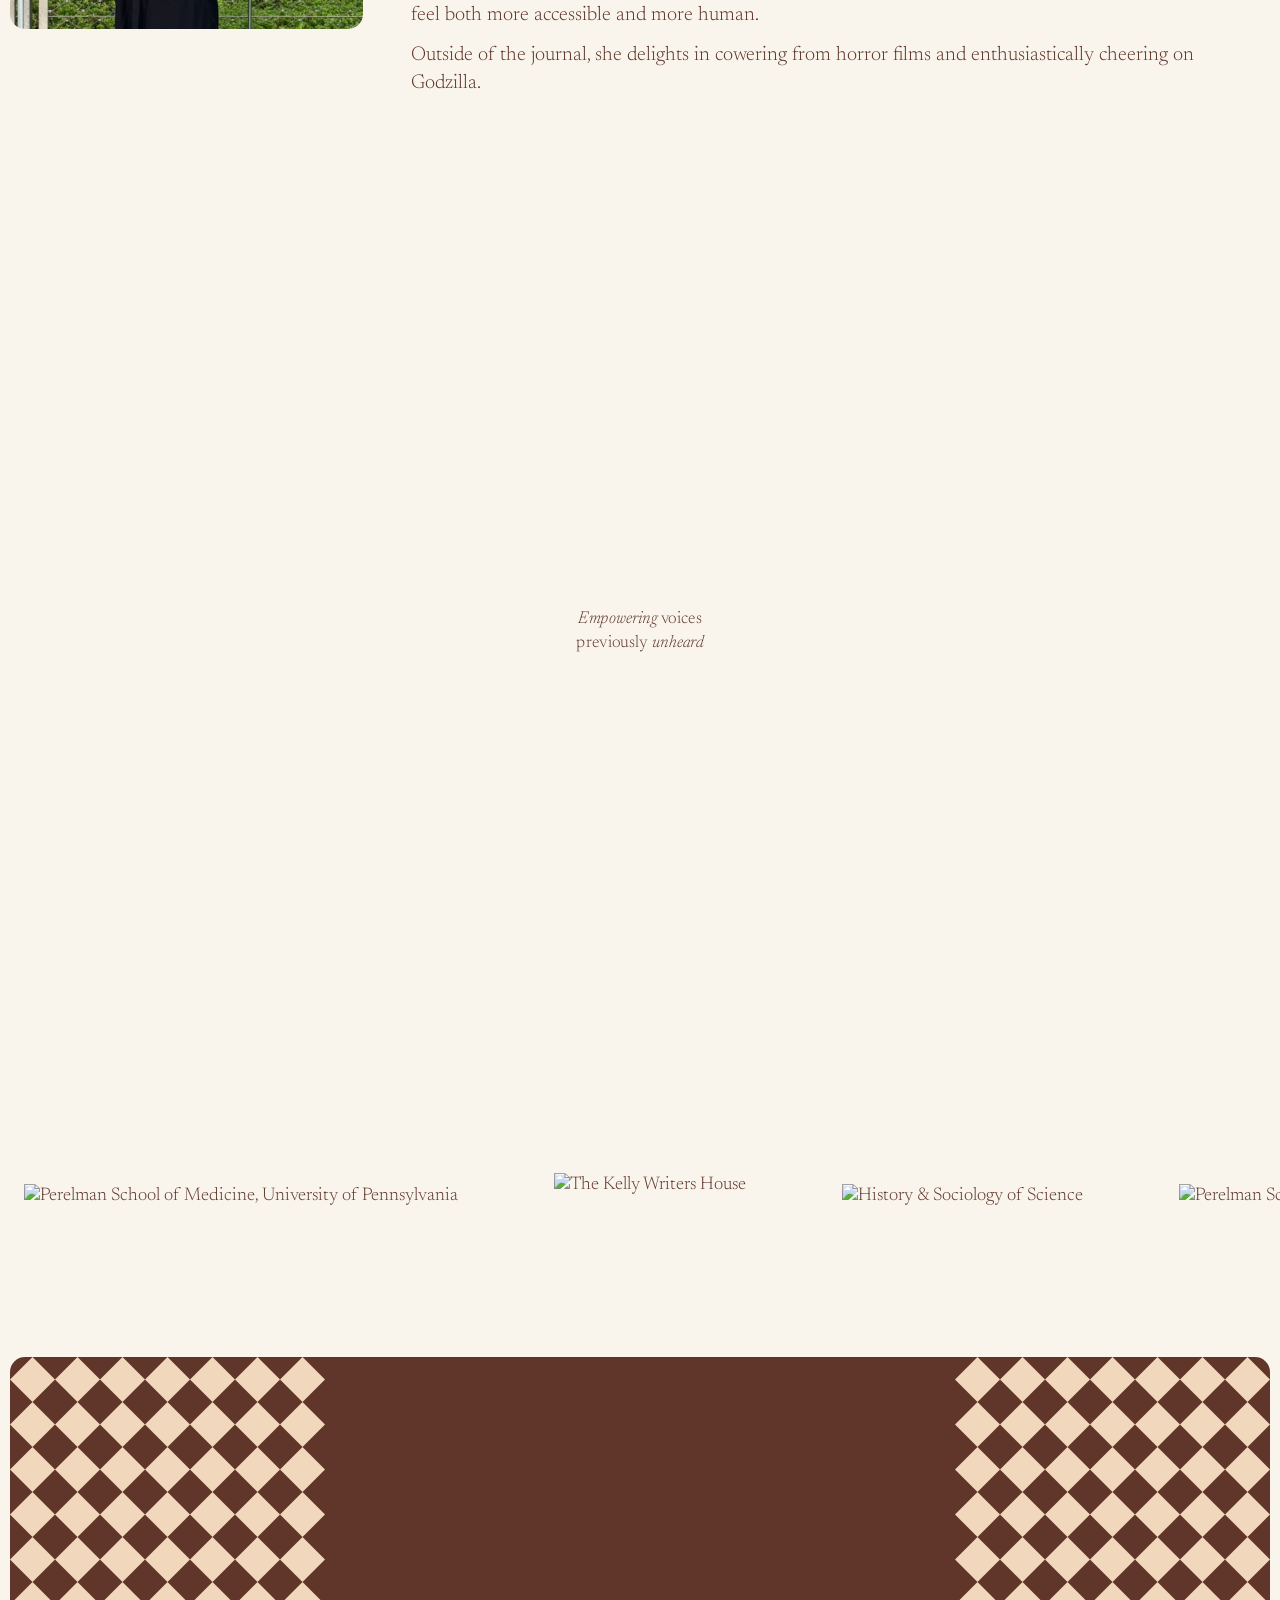
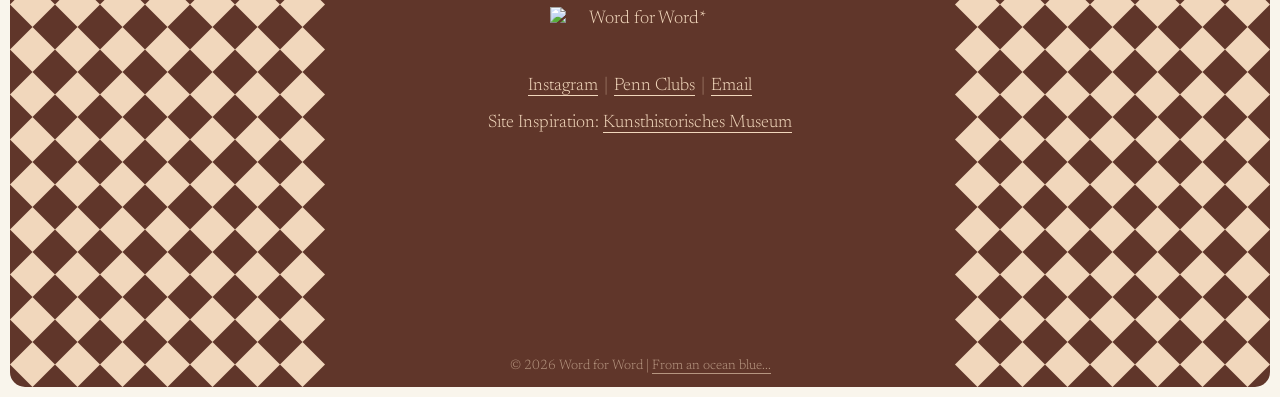
==== commit 7eb285ab: "Fix hero "Word" spacing in Safari and gray fringe around "for" Safari drops kerning between the per-" ====
--- a/about/index.html
+++ b/about/index.html
@@ -18,7 +18,7 @@
   <meta name="twitter:image" content="https://pennwordforword.org/assets/images/Slogan.jpg" />
   <link rel="icon" type="image/png" sizes="32x32" href="/assets/images/Favicon.png" />
   <link rel="icon" type="image/png" sizes="304x304" href="/assets/images/Logo.png" />
-  <link rel="stylesheet" href="/css/style.css?v=351" />
+  <link rel="stylesheet" href="/css/style.css?v=410" />
   <!-- PostHog analytics -->
   <script>
     !(function (t, e) {
@@ -537,6 +537,6 @@
   </footer>
 
     <script src="https://unpkg.com/lenis@1.3.26/dist/lenis.min.js" async onload="window.dispatchEvent(new Event('lenisready'))"></script>
-    <script src="/js/main.js?v=210" defer></script>
+    <script src="/js/main.js?v=238" defer></script>
 </body>
 </html>
--- a/css/style.css
+++ b/css/style.css
@@ -587,6 +587,28 @@
   70%  { translate: 0 -0.6px; }
   100% { opacity: 1; translate: 0 0; }
 }
+/* page-flash's own bigger, weightier version of the bounce above — see
+   .page-flash__asterisk/__caption further down. Kept as a separate
+   keyframe (not a shared/scaled use of intro-splash-flicker-in) so the
+   intro splash's own already-tuned pop stays untouched; this one exists
+   because the plain version, at 4px of overshoot, read as understated
+   for how the WHOLE page-flash content block (asterisk + caption
+   together) lands — wanted to read more like a "thud" landing into
+   place than a blink-in. Bigger overshoot (10px vs 4px) plus a small
+   scale punch (1.06 -> settle) for weight, and a touch longer (320ms vs
+   240ms) so that extra travel still reads as one clean landing instead
+   of a blur. (First pass went further — 14px/1.08 — and read slightly
+   too strong; pulled back to these values.) translate/scale (not
+   transform) for the same reason as intro-splash-flicker-in above —
+   stays clear of .page-flash__asterisk's own continuous
+   `transform`-based jitter running at the same time. */
+@keyframes page-flash-content-thud {
+  0%   { opacity: 0; translate: 0 0; scale: 1; }
+  1%   { opacity: 1; translate: 0 -10px; scale: 1.06; }
+  45%  { translate: 0 4.5px; scale: 0.97; }
+  70%  { translate: 0 -1.8px; scale: 1.01; }
+  100% { opacity: 1; translate: 0 0; scale: 1; }
+}
 /* Trial variant: screens 01-04 all sit on cream now (see .intro-splash
    above), varying by asterisk/caption color instead — red / blue
    (--color-grey, this project's informal name for it) / darker beige
@@ -858,28 +880,39 @@
   opacity: 0;
 }
 /* Continuous jitter, not the intro splash's one-shot settle-to-still
-   (there's no "next screen" here to settle in time for) — reuses that
-   same jitter's early values (see intro-splash-asterisk-jitter-settle
-   above), just looped back to (0,0) for a seamless repeat. Comma'd
-   alongside intro-splash-flicker-in (see .intro-splash__asterisk--1.is-cut
-   above) so every page-flash screen pops in with the same blank-pause
-   +bounce the intro splash's own screens 01/00 use, not just a plain
-   fade — the two animations don't fight because they touch different
-   properties (this one's `transform`, that one's `opacity`/`translate`). */
+   (there's no "next screen" here to settle in time for) — started from
+   that jitter's early values (see intro-splash-asterisk-jitter-settle
+   above) but scaled up (~2x, sped up too) on explicit request: at the
+   intro splash's original sub-pixel scale (max ~0.6px), the shake read
+   as imperceptible whenever page load lagged even slightly, since a
+   user who's already been waiting isn't looking closely enough to catch
+   a <1px wobble — it just registered as the colored screen "flatly"
+   sitting there rather than visibly animating. (A first pass scaled it
+   ~4x, which then read as too much movement — pulled back to ~2x.)
+   Kept as its OWN keyframe
+   list (not shared with intro-splash-asterisk-jitter-settle) specifically
+   so that one-shot's own separately-tuned amplitude — deliberately
+   pulled back from an earlier ~1.5px that read as "too intense" there —
+   isn't disturbed by this. Looped back to (0,0) for a seamless repeat.
+   Comma'd alongside page-flash-content-thud (see that keyframe's own
+   comment further down) so every page-flash screen pops in with a
+   blank-pause+bounce, not just a plain fade — the two animations don't
+   fight because they touch different properties (this one's
+   `transform`, that one's `opacity`/`translate`). */
 html.show-page-flash.page-flash-ready .page-flash__asterisk {
   animation:
-    page-flash-asterisk-jitter 0.7s linear infinite,
-    intro-splash-flicker-in 240ms cubic-bezier(0.34, 1.8, 0.64, 1) 120ms both;
+    page-flash-asterisk-jitter 0.5s linear infinite,
+    page-flash-content-thud 320ms cubic-bezier(0.34, 1.8, 0.64, 1) 120ms both;
 }
 @keyframes page-flash-asterisk-jitter {
   0%     { transform: translate(0, 0); }
-  12.5%  { transform: translate(-0.6px, 0.4px); }
-  25%    { transform: translate(0.4px, -0.6px); }
-  37.5%  { transform: translate(-0.4px, -0.4px); }
-  50%    { transform: translate(0.6px, 0.3px); }
-  62.5%  { transform: translate(-0.5px, 0.5px); }
-  75%    { transform: translate(0.3px, -0.5px); }
-  87.5%  { transform: translate(-0.6px, 0.2px); }
+  12.5%  { transform: translate(-1.4px, 1px); }
+  25%    { transform: translate(1px, -1.4px); }
+  37.5%  { transform: translate(-1px, -1px); }
+  50%    { transform: translate(1.4px, 0.7px); }
+  62.5%  { transform: translate(-1.2px, 1.2px); }
+  75%    { transform: translate(0.7px, -1.2px); }
+  87.5%  { transform: translate(-1.4px, 0.5px); }
   100%   { transform: translate(0, 0); }
 }
 .page-flash__caption {
@@ -890,11 +923,12 @@
   text-align: center;
   opacity: 0;
 }
-/* Same intro-splash-flicker-in bounce as the asterisk above, on the
-   caption too — matches the intro splash, where screen 01/00's asterisk
-   AND caption both bounce in together. */
+/* Same page-flash-content-thud bounce as the asterisk above, on the
+   caption too — same 120ms delay, so asterisk and caption still land
+   together as one block, just with more weight than the intro splash's
+   own plain flicker-in (see that keyframe's own comment for why). */
 html.show-page-flash.page-flash-ready .page-flash__caption {
-  animation: intro-splash-flicker-in 240ms cubic-bezier(0.34, 1.8, 0.64, 1) 120ms both;
+  animation: page-flash-content-thud 320ms cubic-bezier(0.34, 1.8, 0.64, 1) 120ms both;
 }
 .page-flash--01 { background: var(--color-red); }
 .page-flash--02 { background: var(--color-grey); }
@@ -4145,6 +4179,141 @@
   object-fit: cover;
   object-position: 50% 70%;
 }
+/* Same 4x2 grid, same per-cell hover flash, as
+   .featured-carousel__hover-tiles/__hover-tile (section 4's real article
+   carousel) — see the HTML comment above .gi-reveal-hover-tiles for why
+   this box's own end size makes that grid come out as the exact same
+   true-square tiles the carousel (and every .square on the page) uses,
+   not a coincidence needing separate tuning. pointer-events:auto
+   overrides .gi-reveal-sticky's own pointer-events:none 2 levels up —
+   without it this layer would inherit "none" and never receive :hover
+   at all, same fix .pin-grow-box .featured-carousel__nav needed. */
+.gi-reveal-hover-tiles {
+  position: absolute;
+  inset: 0;
+  z-index: 1;
+  display: grid;
+  grid-template-columns: repeat(4, 1fr);
+  grid-template-rows: repeat(2, 1fr);
+  pointer-events: none;
+}
+/* Only hoverable once the box is >=90% grown — toggled by
+   initGetInvolvedPinGrow() (GI_REVEAL_TILES_HOVER_THRESHOLD). With
+   reduced motion that function never runs, so the box is already full
+   size — the media query below keeps tiles hoverable there. */
+.gi-reveal-hover-tiles.is-hoverable {
+  pointer-events: auto;
+}
+@media (prefers-reduced-motion: reduce) {
+  .gi-reveal-hover-tiles { pointer-events: auto; }
+}
+.gi-reveal-hover-tile {
+  background: rgba(255, 255, 255, 0);
+  transition: background-color 0.3s ease-out;
+}
+.gi-reveal-hover-tile:hover {
+  background: rgba(255, 255, 255, 0.14);
+  transition: background-color 0.6s cubic-bezier(0.25, 1, 0.5, 1);
+}
+/* Closed-applications overlay: toggled on once the box is ~95% through
+   growing (GI_REVEAL_OVERLAY_THRESHOLD in initGetInvolvedPinGrow()'s own
+   update(), bidirectionally — scrolling back out hides it again, same
+   as every other scroll reveal on this page). Scrim + caption are
+   literally the same .mosaic-reveal/--slide classes section 1's own
+   .image-mosaic__scrim/__caption use — same fade+slide-up-from-the-
+   bottom, not a reimplementation. */
+.gi-reveal-scrim {
+  position: absolute;
+  inset: 0;
+  background: linear-gradient(to top, rgba(0, 0, 0, 0.55), transparent 45%);
+  pointer-events: none;
+}
+/* Centered (per explicit follow-up — was left-aligned like section 1's
+   own caption, but that one sits beside a headline+CTA on the left with
+   "Volume 2" balancing it on the right; this is a single standalone
+   line, so centered reads right instead) and bigger/beige (--color-tan,
+   this project's own name for it) to actually read as a real notice
+   against the photo, not a small caption. */
+.gi-reveal-caption {
+  position: absolute;
+  left: 0;
+  right: 0;
+  bottom: 16px;
+  z-index: 2;
+  padding: 0 24px;
+  text-align: center;
+  color: var(--color-cream);
+  font-family: var(--font-body);
+  font-size: clamp(18px, 2.4vw, 30px);
+}
+/* The logo: the real site mark (Logo.png — the WW seal, not the
+   asterisk/favicon), repositioned/resized for this box. Two different
+   drivers, handed off at the moment it finishes arriving (see
+   initGetInvolvedPinGrow()'s own logo comment for the exact handoff):
+   while it's still short of GI_REVEAL_OVERLAY_THRESHOLD, JS sets
+   opacity/transform directly every frame off scroll position (so
+   scrolling back up unwinds it proportionally — a fire-and-forget CSS
+   animation can't do that). The MOMENT it reaches that threshold, JS
+   stops touching transform and instead adds .is-settling, handing off
+   to a real fixed-duration CSS animation for a felt "landing" bounce —
+   a plain scroll-position map alone reads as an instant snap on a
+   normal-speed scroll (reported live as "what happened to its intro
+   animation," even after easing the scroll-driven curve itself: the
+   issue wasn't the curve shape, it's that a real animation needs actual
+   TIME to read as one, independent of how fast the scroll that crossed
+   the threshold was). opacity:0/no transform here is only the pre-JS
+   resting state — same idiom as .gi-reveal-image's own width/height,
+   "set live" once initGetInvolvedPinGrow() actually runs. Centered
+   vertically via inset+margin rather than a static transform:
+   translateY, since `transform` is what's driven by one of the two
+   mechanisms above at any given moment — a permanent transform here
+   would just get overwritten by both. */
+.gi-reveal-logo-wrap {
+  position: absolute;
+  top: 0;
+  bottom: 0;
+  right: 6%;
+  margin-block: auto;
+  height: fit-content;
+  width: clamp(64px, 7vw, 110px);
+  opacity: 0;
+  z-index: 2;
+  pointer-events: none;
+}
+/* The landing bounce itself — starts from exactly where the scroll-
+   driven tracking leaves off (scale(1) rotate(0deg), same resting
+   transform JS's own logoProgress===1 case would set) so there's no
+   visible jump at the handoff, then overshoots and settles. Same
+   "weighty landing" language as page-flash-content-thud elsewhere on
+   this site (scale overshoot, not just a fade) — kept as a distinct,
+   smaller-scoped animation rather than reusing hero-asterisk-intro
+   itself, since that one's whole 650deg spin-up is wrong for "landing
+   bounce off an already-unwound rotation." both fill-mode: holds its
+   start value (matching JS's last frame) until the animation actually
+   begins, then its end value once done, so there's nothing for JS's own
+   un-set transform to flash through in between. */
+.gi-reveal-logo-wrap.is-settling {
+  animation: gi-reveal-logo-settle 0.45s cubic-bezier(0.25, 1, 0.5, 1) both;
+}
+@keyframes gi-reveal-logo-settle {
+  0%   { transform: scale(1) rotate(0deg); }
+  45%  { transform: scale(1.15) rotate(-5deg); }
+  70%  { transform: scale(0.95) rotate(3deg); }
+  100% { transform: scale(1) rotate(0deg); }
+}
+/* Static tilt lives on the INNER image, not the wrap — the wrap's own
+   `transform` is what JS overwrites every frame (see its own comment
+   above), so a static rotate there would just get overwritten too.
+   Putting it here instead composes independently: the wrap still
+   unwinds to rotate(0deg) as it lands, and the image's own constant
+   rotate(6deg) is what's left over once it does, landing tilted right
+   instead of dead vertical. */
+.gi-reveal-logo {
+  display: block;
+  width: 100%;
+  height: auto;
+  transform: rotate(6deg);
+}
 .featured-carousel {
   position: relative;
   overflow: hidden;
@@ -4164,12 +4333,13 @@
 }
 .featured-carousel__track {
   display: flex;
-  /* 400%/25% below are sized for exactly 4 real slides — a sane
+  /* 600%/16.667% below are sized for exactly 6 real slides (CAROUSEL_SLOTS
+     in scripts/build_articles.py) — a sane
      fallback if, for whatever reason, initFeaturedCarousel() never runs.
      Normally both get overridden inline by that function once it's
      added its 2 loop-continuity clones (see its own comment), since the
-     real total (6) no longer matches this hardcoded assumption. */
-  width: 400%;
+     real total (8) no longer matches this hardcoded assumption. */
+  width: 600%;
   height: 100%;
   /* cubic-bezier(0.25, 1, 0.5, 1) is this page's own established
      "entering" ease-out curve (see .square:hover, the diamond-cta
@@ -4178,11 +4348,11 @@
 }
 .featured-carousel__slide {
   position: relative;
-  /* 1 of 4 slides, each of which is itself 400% of .featured-carousel's
+  /* 1 of 6 slides, each of which is itself 600% of .featured-carousel's
      own width (see .featured-carousel__track) — together that's exactly
      100% of .featured-carousel per slide. See that rule's own comment on
      why this is a fallback value, normally overridden inline by JS. */
-  flex: 0 0 25%;
+  flex: 0 0 16.667%;
 }
 /* Same pattern as .image-mosaic__photo — sits in the exact same DOM/
    stacking position .featured-carousel__photo-placeholder occupied (first
@@ -4359,6 +4529,60 @@
 .featured-carousel.is-caption-fading .featured-carousel__edition,
 .featured-carousel.is-caption-fading .featured-carousel__number {
   opacity: 0;
+}
+/* Per-article "Carousel shadow: stronger" (build_articles.py) — darker
+   at the top edge (0.75 vs 0.55) and reaching a bit further down, for
+   mid-tone images the default gradient doesn't separate the beige
+   caption from enough. */
+.featured-carousel__slide[data-scrim="strong"] .featured-carousel__scrim {
+  background: linear-gradient(to bottom, rgba(0, 0, 0, 0.75), transparent 55%);
+}
+/* Same setting, for the nav diamonds: a soft dark glow hugging the
+   outline and arrow (drop-shadow follows the drawn pixels, not the
+   box), so they separate from mid-tone images without adding a fill.
+   Two layers — a tight darker one for the edge, a wider faint one for
+   the halo. On .featured-carousel (toggled per active slide by
+   applyTone() in main.js) since the buttons live outside the slides. */
+.featured-carousel.is-strong-scrim-slide .featured-carousel__nav {
+  filter: drop-shadow(0 0 3px rgba(0, 0, 0, 0.6)) drop-shadow(0 0 10px rgba(0, 0, 0, 0.4));
+}
+/* Pale-illustration variant — .is-light (per slide) and .is-light-slide
+   (on .featured-carousel, whichever slide is active) are set by
+   detectCarouselSlideTone()/initFeaturedCarousel() in main.js when the
+   image behind the UI is too bright for tan text. The dark scrim becomes
+   a white one (stronger than the dark one's 0.55 — over an already-pale
+   image a lighter wash barely registers), and everything tan turns
+   brown (--color-dark). Title/
+   edition hover red is unaffected: the :has() hover rule above is more
+   specific than these. */
+.featured-carousel__slide.is-light .featured-carousel__scrim {
+  background: linear-gradient(to bottom, rgba(255, 255, 255, 0.85), transparent 45%);
+}
+.featured-carousel.is-light-slide .featured-carousel__title,
+.featured-carousel.is-light-slide .featured-carousel__edition,
+.featured-carousel.is-light-slide .featured-carousel__number {
+  color: var(--color-dark);
+}
+.featured-carousel.is-light-slide .featured-carousel__indicator {
+  background: var(--color-dark);
+}
+/* Nav diamonds: brown outline + brown arrow at rest, filling brown with
+   a beige arrow on hover — the exact inverse of the default tan version,
+   done by swapping which of the 2 arrow images (.arrow-glyph__default =
+   beige, __hover = brown) shows in each state. */
+.featured-carousel.is-light-slide .featured-carousel__nav {
+  border-color: var(--color-dark);
+}
+.featured-carousel.is-light-slide .featured-carousel__nav:hover {
+  background-color: var(--color-dark);
+}
+.featured-carousel.is-light-slide .featured-carousel__nav .arrow-glyph__default,
+.featured-carousel.is-light-slide .featured-carousel__nav:hover .arrow-glyph__hover {
+  opacity: 0;
+}
+.featured-carousel.is-light-slide .featured-carousel__nav .arrow-glyph__hover,
+.featured-carousel.is-light-slide .featured-carousel__nav:hover .arrow-glyph__default {
+  opacity: 1;
 }
 /* Same always-transparent-until-hovered per-cell flash as
    .image-mosaic__hover-tile — "the carousel is made of tiles/squares,
@@ -8079,6 +8303,21 @@
 .article-page__body blockquote p {
   margin-top: 0;
 }
+/* Inline photos from a ![alt](path) body line (see render_body_html() in
+   scripts/build_articles.py) — small and centered, since these are
+   supporting images inside the text (e.g. a photo the author refers
+   to), not a second full-width illustration. Same 24px corner radius
+   as .article-page__illustration-wrap img. */
+.article-page__figure {
+  margin: 32px auto 0;
+  max-width: 240px;
+}
+.article-page__figure img {
+  display: block;
+  width: 100%;
+  height: auto;
+  border-radius: 24px;
+}
 /* Deliberately its own block, not part of .article-page__body — a
    dedicated "Works Cited" CMS field (see admin/config.yml) so citation
    text always renders at this smaller size instead of depending on a
@@ -8730,9 +8969,27 @@
   .intro-splash__asterisk-wrap { animation: none; opacity: 0; visibility: hidden; }
   .hero__wordmark-asterisk-wrap { animation: none; opacity: 1; transform: none; }
   .hero__wordmark-asterisk { animation: none; }
+  .gi-reveal-logo-wrap { animation: none; opacity: 1; transform: none; }
   .nav__dropdown-visual-asterisk { animation: none; }
   .custom-cursor-wrap { display: none; }
   .square__down-arrow { animation: none; opacity: 1; }
+  /* Scroll reveals that weren't in the shared list at the top of this
+     block — each just shows at its final resting state immediately. */
+  .team-bio,
+  .marquee-banner--scrolling { transition: none; opacity: 1; transform: none; }
+  .beyond-page__img { transition: none; opacity: 1; translate: -50% -50%; }
+  .beyond-page__img--1 { rotate: -3.01deg; }
+  .beyond-page__img--2 { rotate: 8.96deg; }
+  .beyond-page__asterisk-wrap,
+  .split-cta__illustration-asterisk-wrap { animation: none; opacity: 1; }
+  /* Same as .hero__wordmark-asterisk above — no continuous spin. */
+  .beyond-page__asterisk,
+  .split-cta__illustration-asterisk,
+  .square__inset-asterisk { animation: none; }
+  /* initGetInvolvedPinGrow() jumps straight to the fully-grown box under
+     reduced motion, so there's no growth to give scroll runway to —
+     just the sticky's own 100vh. */
+  .gi-reveal-spacer { height: 100vh; }
 }
 
 /* ===================================================================
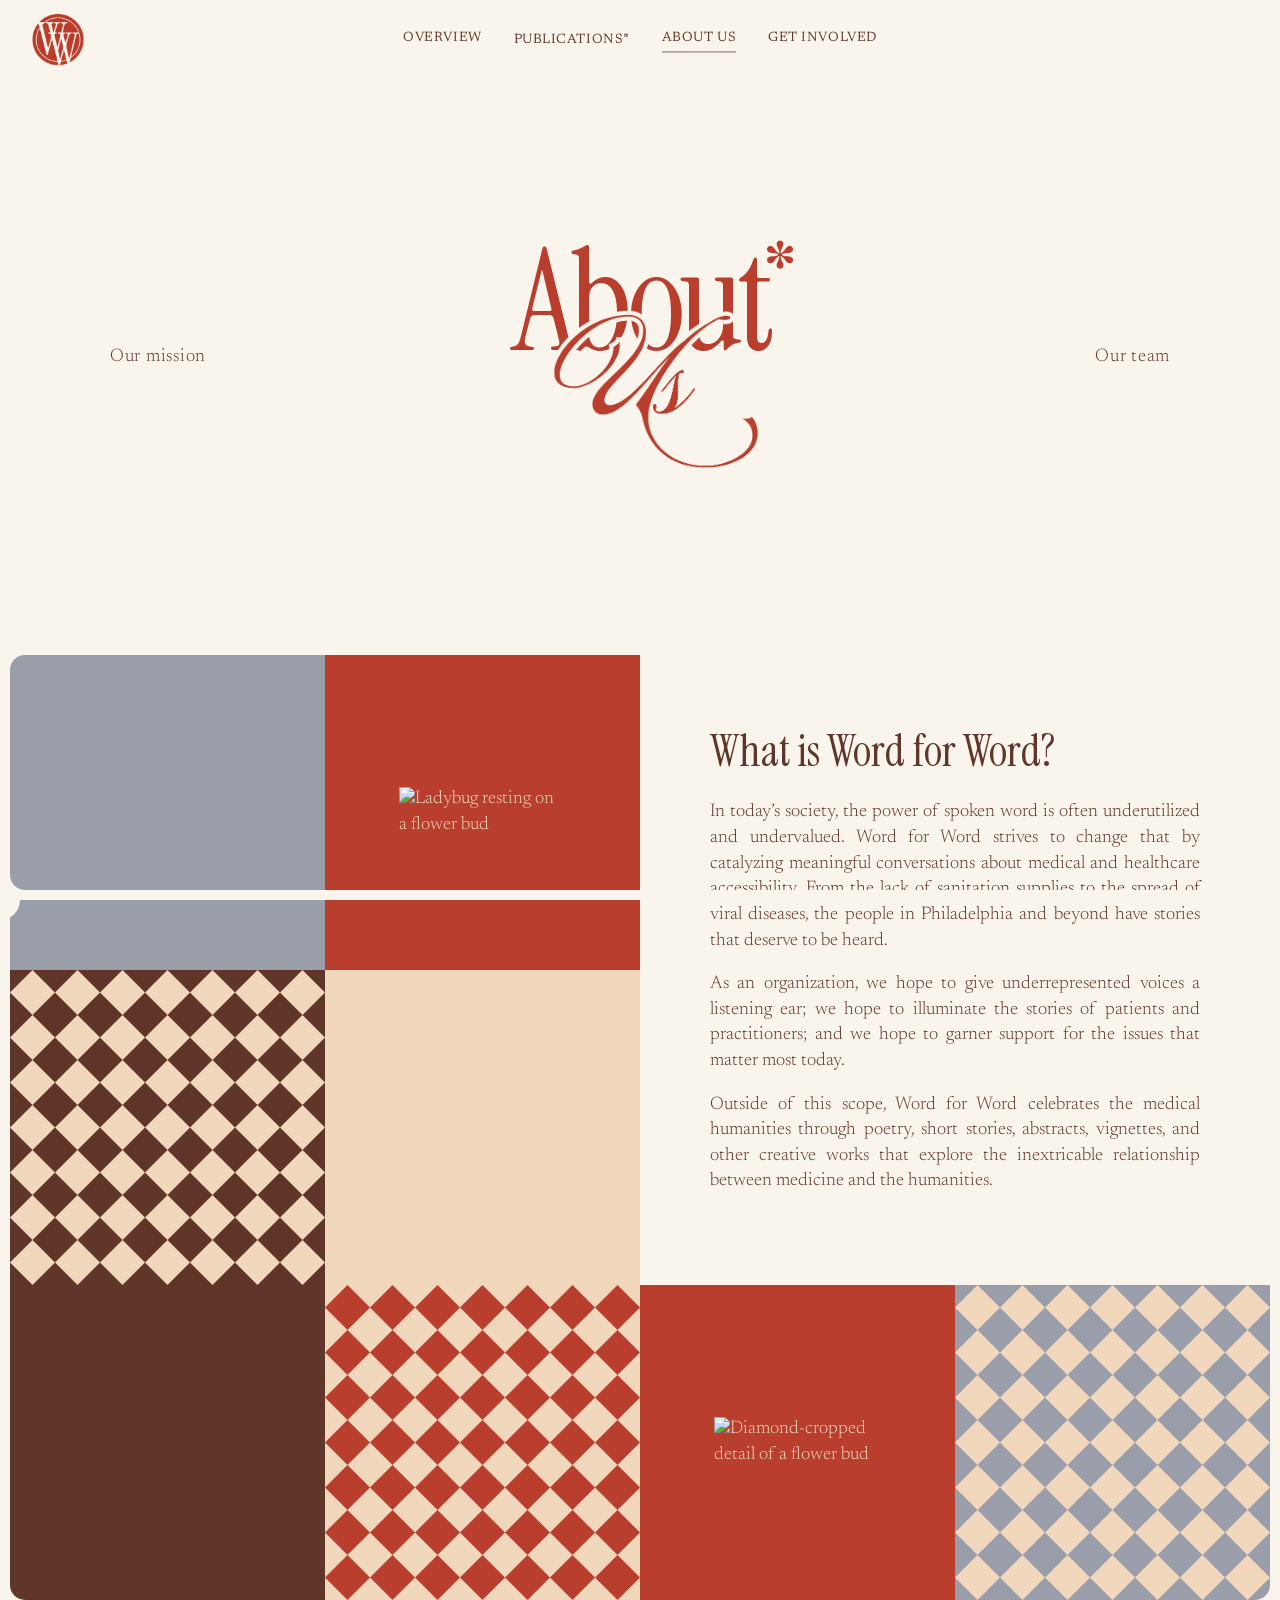
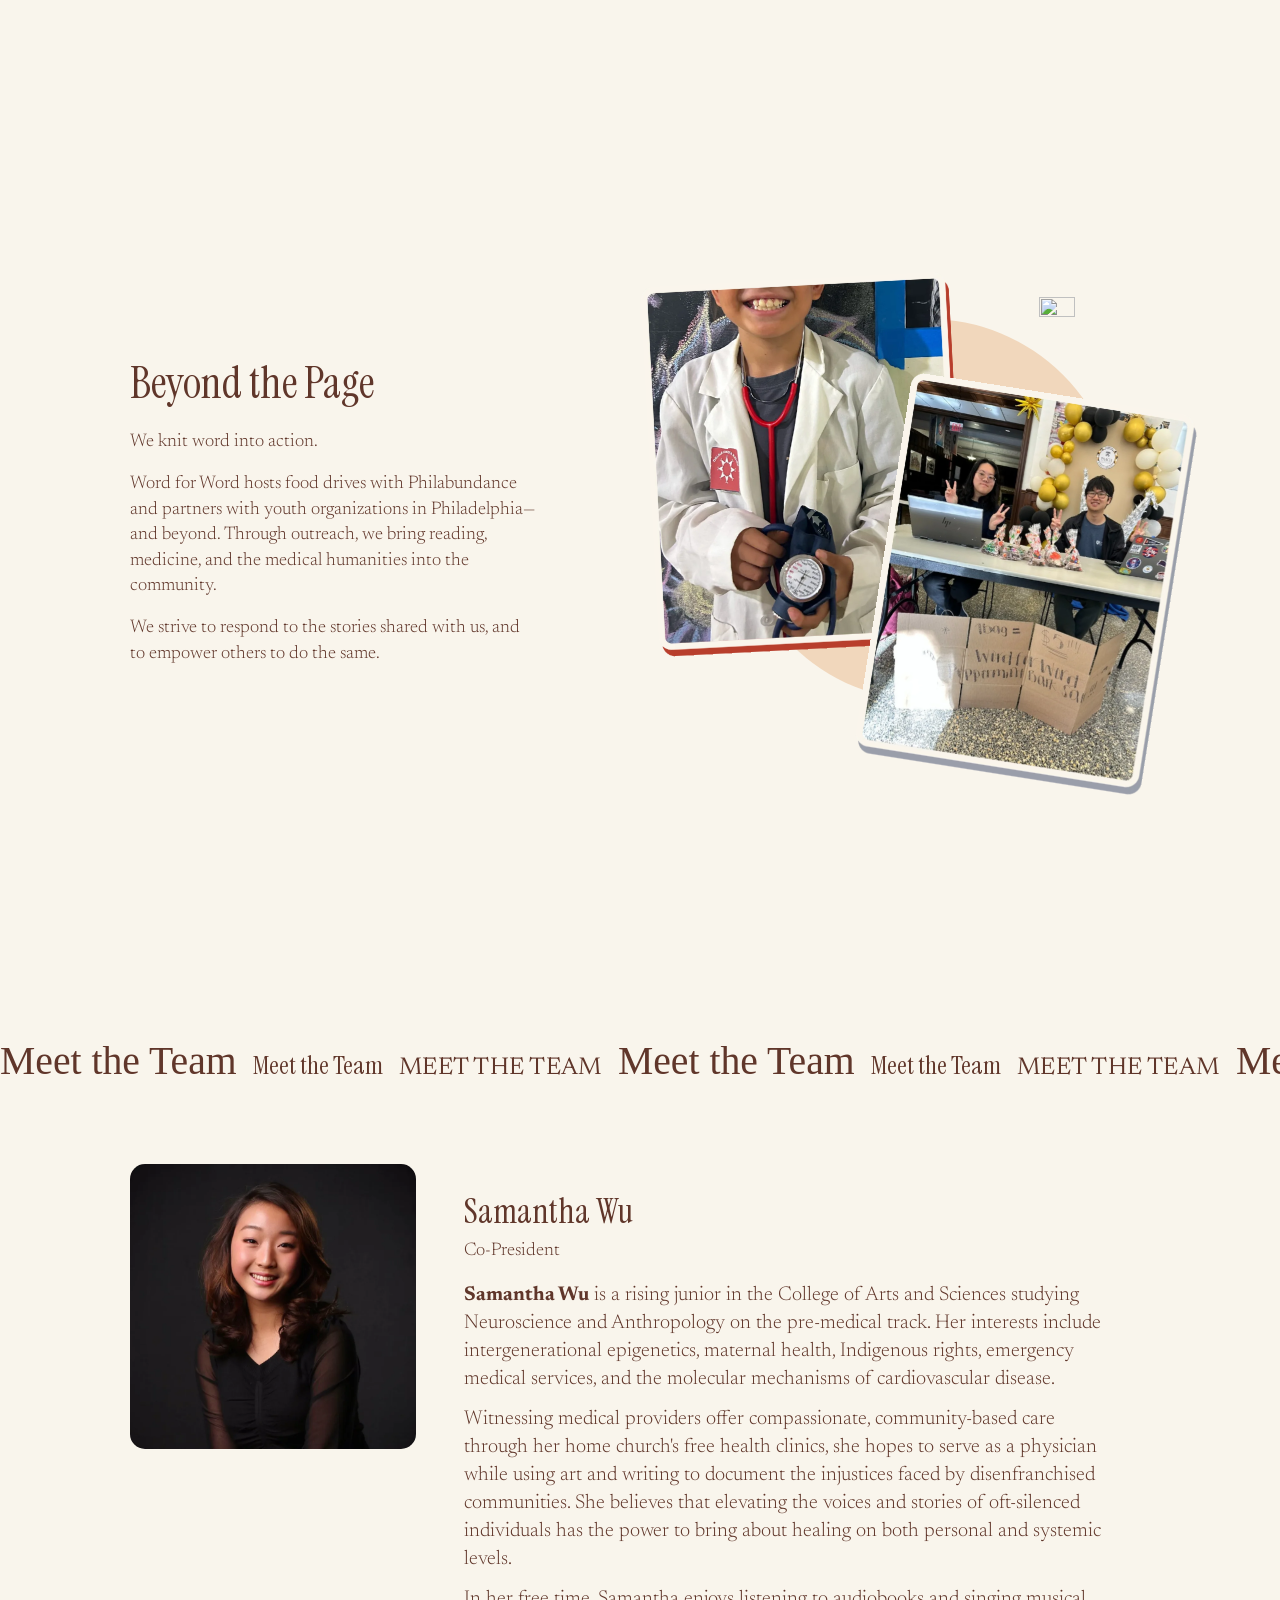
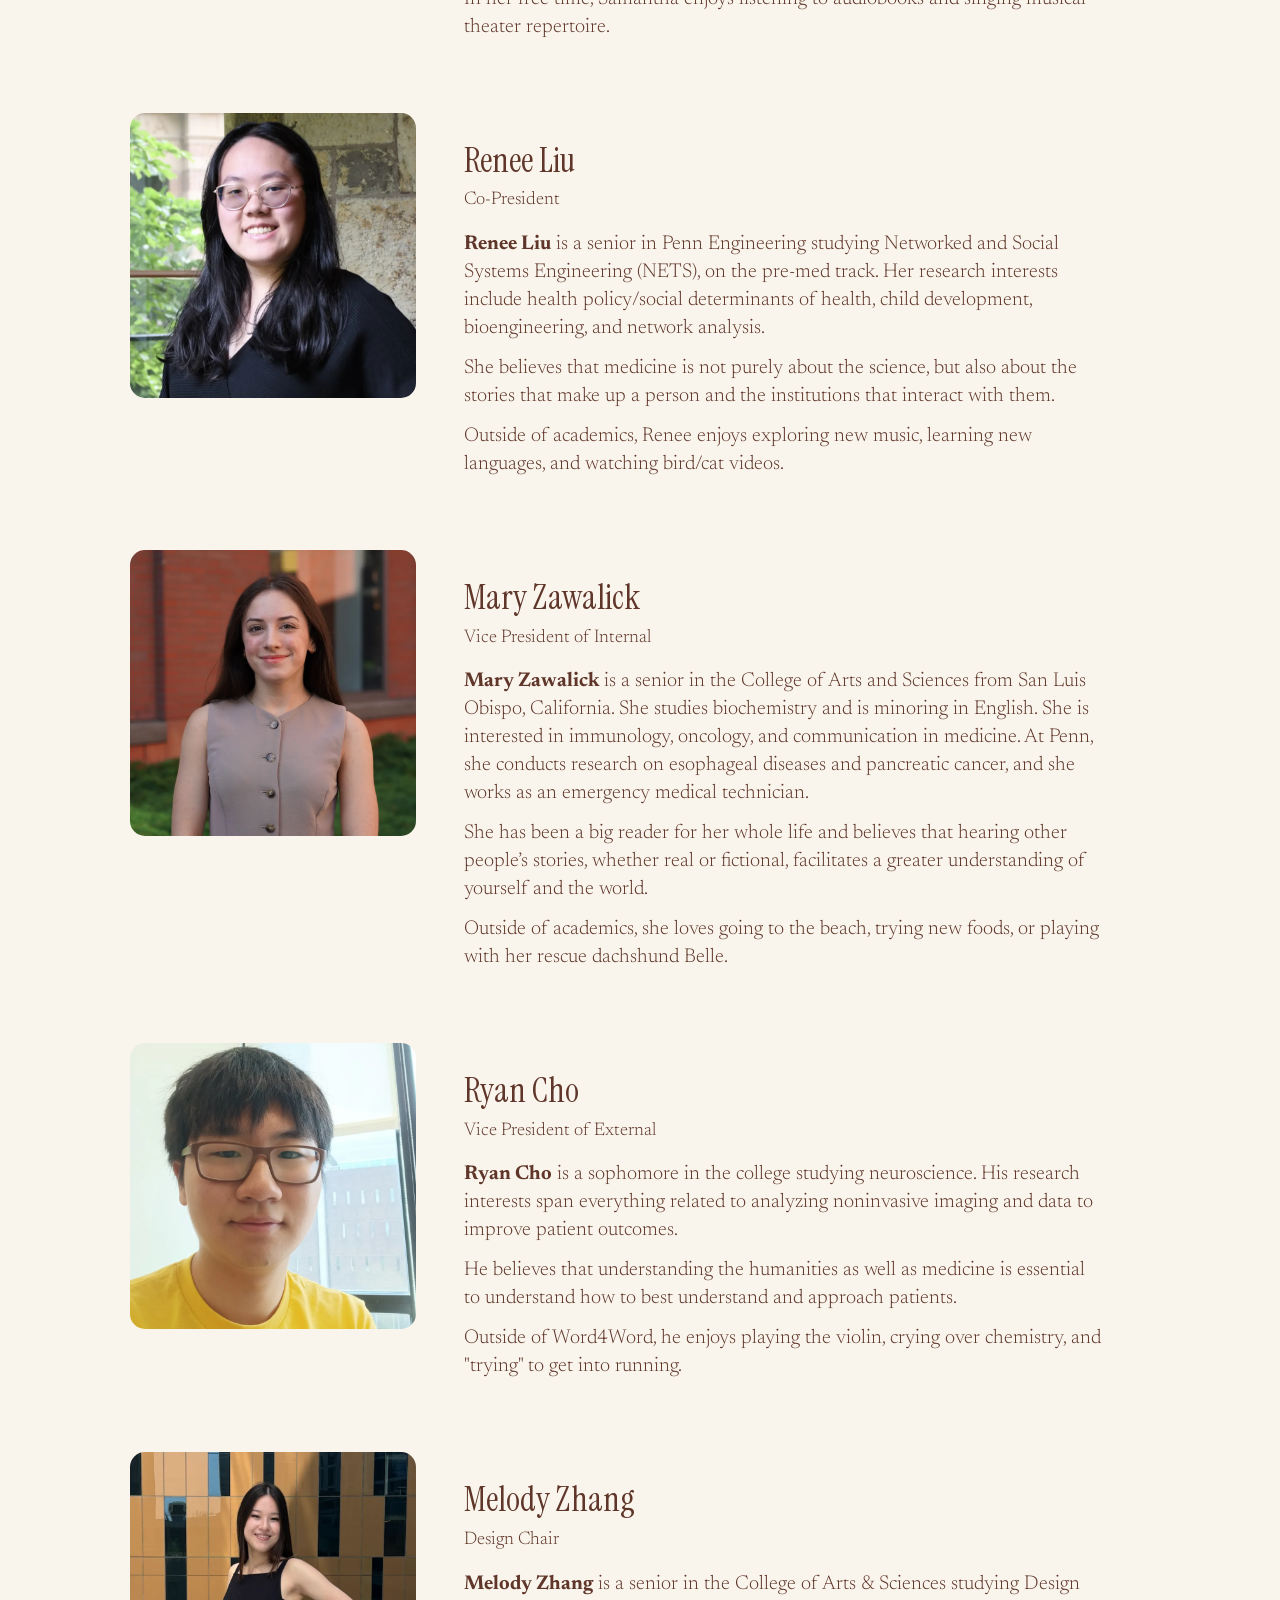
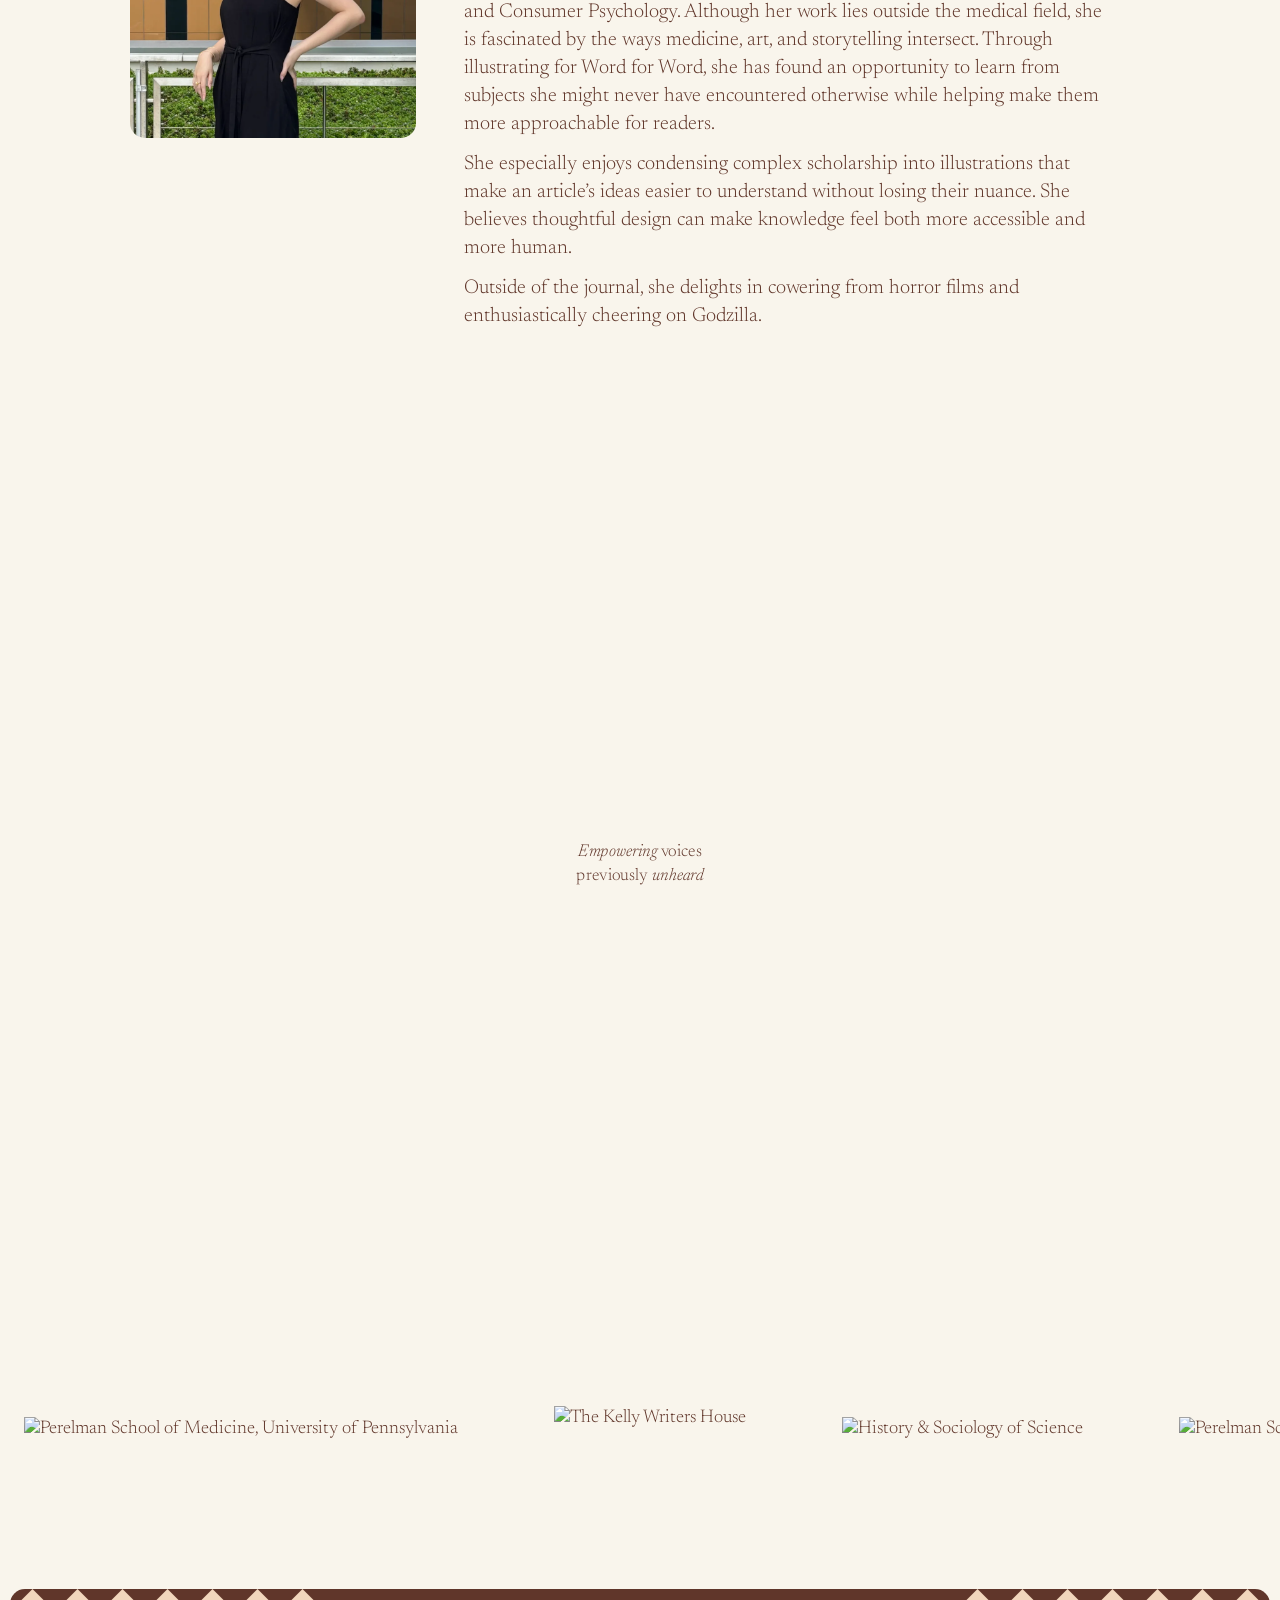
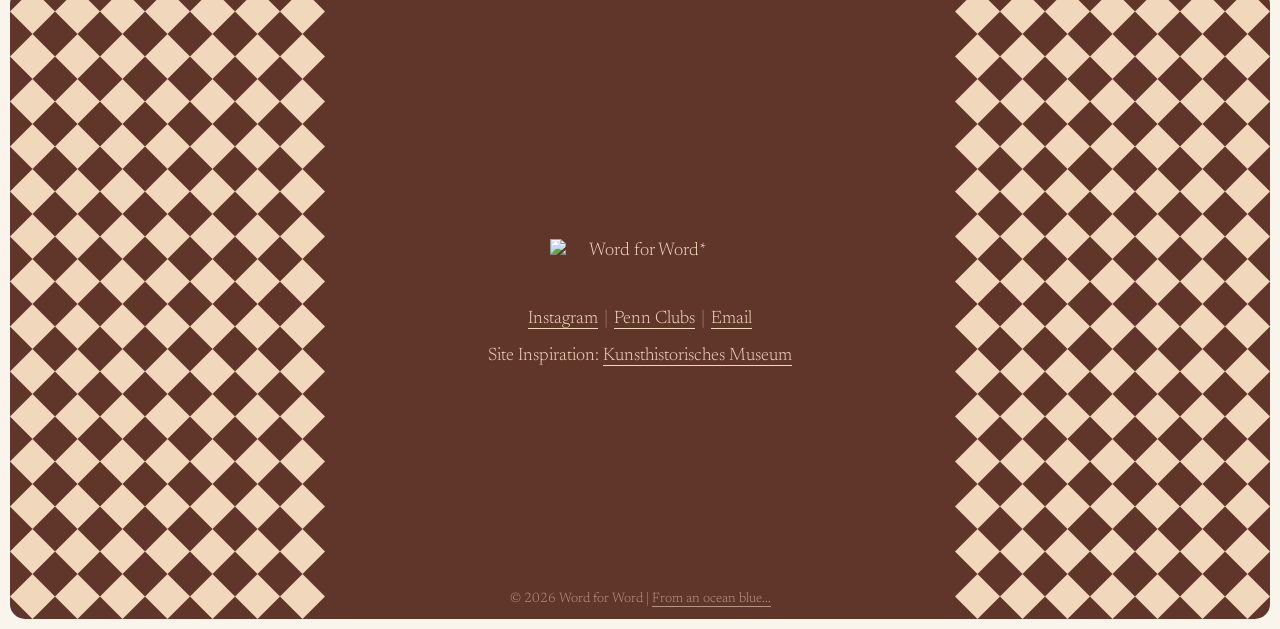
==== commit cdd6b920: "Subtler smooth scroll, calmer caption reveal, hover + arrow fixes, pending assets - Smooth scroll ea" ====
--- a/about/index.html
+++ b/about/index.html
@@ -18,7 +18,7 @@
   <meta name="twitter:image" content="https://pennwordforword.org/assets/images/Slogan.jpg" />
   <link rel="icon" type="image/png" sizes="32x32" href="/assets/images/Favicon.png" />
   <link rel="icon" type="image/png" sizes="304x304" href="/assets/images/Logo.png" />
-  <link rel="stylesheet" href="/css/style.css?v=410" />
+  <link rel="stylesheet" href="/css/style.css?v=416" />
   <!-- PostHog analytics -->
   <script>
     !(function (t, e) {
@@ -537,6 +537,6 @@
   </footer>
 
     <script src="https://unpkg.com/lenis@1.3.26/dist/lenis.min.js" async onload="window.dispatchEvent(new Event('lenisready'))"></script>
-    <script src="/js/main.js?v=238" defer></script>
+    <script src="/js/main.js?v=242" defer></script>
 </body>
 </html>
--- a/css/style.css
+++ b/css/style.css
@@ -3341,17 +3341,11 @@
   font-family: var(--font-display);
   font-style: italic;
   font-size: clamp(26px, 8vw, 40px);
-  transition: color 0.3s ease-out;
   cursor: pointer;
 }
-/* Same red-on-hover convention as .nav__links a — this is a real link
-   now (see index.html), so it needs its own hover affordance separate
-   from .image-mosaic__hover-tile's generic per-cell photo flash
-   underneath it. */
-.image-mosaic__caption--headline:hover {
-  color: var(--color-red);
-  transition: color 0.6s cubic-bezier(0.25, 1, 0.5, 1);
-}
+/* No text color change on hover (removed per doubletake request — it
+   used to turn red like .nav__links a): the diamond button below is the
+   link's only hover animation. */
 /* This diamond is the only .diamond-cta--fill-on-hover instance on the
    page that sits INSIDE a larger clickable text link rather than being
    the whole clickable element itself, so "hover the diamond" and "hover
@@ -3621,12 +3615,9 @@
    .image-mosaic__caption--headline:hover), so a single generic rule
    here covers every hover-swapping instance regardless of which 2
    colors it actually uses.
-   NOTE: "Arrow, blue.png" and "Arrow, brown.png" are misnamed relative
-   to their actual pixel colors — "blue.png" is --color-dark and
-   "brown.png" is --color-grey. This project already calls --color-grey
-   "blue" informally elsewhere (.diamond-cta--fill-on-hover--blue), so
-   treat these 2 files by their ACTUAL rendered color, not their
-   filename, when using them anywhere. */
+   Files match their names: "Arrow, brown.png" is --color-dark,
+   "Arrow, blue.png" is --color-grey (this project's informal "blue",
+   as in .diamond-cta--fill-on-hover--blue). */
 .arrow-glyph {
   display: inline-block;
   position: relative;
@@ -3776,7 +3767,18 @@
 .featured-carousel__nav--prev.diamond-cta--fill-on-hover:hover > .arrow-glyph {
   animation: arrow-glyph-pizzazz--rotated-flipped 0.6s cubic-bezier(0.33, 1, 0.68, 1);
 }
+/* "Read our latest issue!": its diamond's arrow is a direct (rotated)
+   child too, but hovering the TEXT first only matched the plain
+   `left`-based variant above — which the diamond's rotation bends into
+   a diagonal (doubletake report: "slides in from the top left"). This
+   (higher specificity) keeps it on the --rotated variant whether the
+   pointer enters via the text or the diamond, so it also doesn't
+   restart mid-hover when crossing from one to the other. */
+.image-mosaic__caption--headline:hover .diamond-cta > .arrow-glyph {
+  animation: arrow-glyph-pizzazz--rotated 0.6s cubic-bezier(0.33, 1, 0.68, 1);
+}
 @media (prefers-reduced-motion: reduce) {
+  .image-mosaic__caption--headline:hover .diamond-cta > .arrow-glyph,
   .diamond-cta--fill-on-hover:hover .arrow-glyph,
   .image-mosaic__caption--headline:hover .arrow-glyph,
   .diamond-cta--fill-on-hover:hover > .arrow-glyph,
@@ -5077,8 +5079,8 @@
   height: 9px;
 }
 .split-cta__diamond-arrow-cream {
-  -webkit-mask-image: url("../assets/images/Arrow, blue.png");
-  mask-image: url("../assets/images/Arrow, blue.png");
+  -webkit-mask-image: url("../assets/images/Arrow, brown.png");
+  mask-image: url("../assets/images/Arrow, brown.png");
   -webkit-mask-size: contain;
   mask-size: contain;
   -webkit-mask-repeat: no-repeat;
@@ -6020,8 +6022,8 @@
   inset: 0;
   width: 100%;
   height: 100%;
-  -webkit-mask-image: url("../assets/images/Arrow, blue.png");
-  mask-image: url("../assets/images/Arrow, blue.png");
+  -webkit-mask-image: url("../assets/images/Arrow, brown.png");
+  mask-image: url("../assets/images/Arrow, brown.png");
   -webkit-mask-size: contain;
   mask-size: contain;
   -webkit-mask-repeat: no-repeat;
@@ -6068,7 +6070,7 @@
    text glyph this used at first — a font character has almost no
    visual weight next to the nav arrows' own solid mask artwork, which
    is exactly the "different stroke" mismatch reported live. Measured
-   the actual arrow source art (Arrow, blue.png, 66x42) to match: its
+   the actual arrow source art (Arrow, brown.png, 66x42) to match: its
    shaft is ~6px thick within a 42px-tall box, i.e. ~14% of the glyph's
    own height — at this span's 16px size, that's ~2px, hence the bars
    below. This span still ALSO matches the shared ".diamond-cta >
@@ -6384,6 +6386,11 @@
   display: flex;
   flex-direction: column;
   gap: 48px;
+  /* Same 120px inset as "Beyond the Page" just above (.split-cta__text's
+     padding-left), on both sides, so the bios line up with that
+     section's text instead of running to the page edges. Mobile
+     override (32px, again matching .split-cta__text) further down. */
+  padding: 0 120px;
 }
 .team-bio {
   display: flex;
@@ -6819,18 +6826,56 @@
   position: absolute;
   top: 100%;
   left: 0;
-  right: 0;
   /* 80px, not 24px — bumped per explicit follow-up for a significant
      gap below the static text (title/description/handle), not just a
      normal paragraph-sized one. */
   margin-top: 80px;
   font-size: var(--text-small);
+  max-width: 32ch;
+  /* Sits in its own solid white box (per doubletake request): the box
+     hugs the text instead of spanning the column, side padding larger
+     than top/bottom like the text tiles. Full --color-dark (no 0.8
+     opacity any more) so it's the exact design-system brown. */
+  width: fit-content;
+  padding: 10px 16px;
+  color: var(--color-dark);
+  isolation: isolate; /* keeps the ::before box behind the text, not behind the section */
   opacity: 0;
-  max-width: 32ch;
-  transition: opacity 0.3s ease;
-}
-.instagram-feed.instagram-feed--hovering .instagram-feed__hover-caption {
-  opacity: 0.8;
+  transition: opacity 0.12s ease;
+}
+/* The white box itself, as its own layer behind the text. */
+.instagram-feed__hover-caption::before {
+  content: "";
+  position: absolute;
+  inset: 0;
+  z-index: -1;
+  background: #fff;
+}
+/* .is-showing is re-added by initInstagramHoverCaption() each time a
+   DIFFERENT post is hovered, so the reveal replays per post rather than
+   only on the first hover. Two stages, both done by clipping the whole
+   caption (box + text together), per doubletake request that the old
+   corner-scale pop was "too snappy": first a short strip (10px tall —
+   exactly the top padding, so no text peeks through yet) grows left to
+   right, then it opens downward, uncovering the text line by line. */
+.instagram-feed__hover-caption.is-showing {
+  opacity: 1;
+  transition: none;
+  animation: caption-reveal 0.6s both;
+}
+@keyframes caption-reveal {
+  0% {
+    clip-path: inset(0 100% calc(100% - 10px) 0);
+    animation-timing-function: cubic-bezier(0.4, 0, 0.2, 1);
+  }
+  40% {
+    clip-path: inset(0 0 calc(100% - 10px) 0);
+    animation-timing-function: cubic-bezier(0.4, 0, 0.2, 1);
+  }
+  100% { clip-path: inset(0 0 0 0); }
+}
+@media (prefers-reduced-motion: reduce) {
+  .instagram-feed__hover-caption.is-showing { animation: none; }
 }
 /* 2 independent flex columns rather than a single CSS grid — the
    RIGHT one gets a top offset (below) for the staggered/masonry look
@@ -7340,6 +7385,7 @@
      eats over a third of a 320px viewport's width, crushing "What
      else?" and the paragraph lines into an unnecessarily narrow strip. */
   .split-cta__text { padding-left: 32px; padding-right: 32px; }
+  .team-bios { padding: 0 32px; }
   .publications__grid { grid-template-columns: repeat(2, 1fr); }
   /* Same reasoning as .square-grid--4col above — 4 narrow columns with
      side checkers squeezed thin doesn't hold up on mobile, so stack to
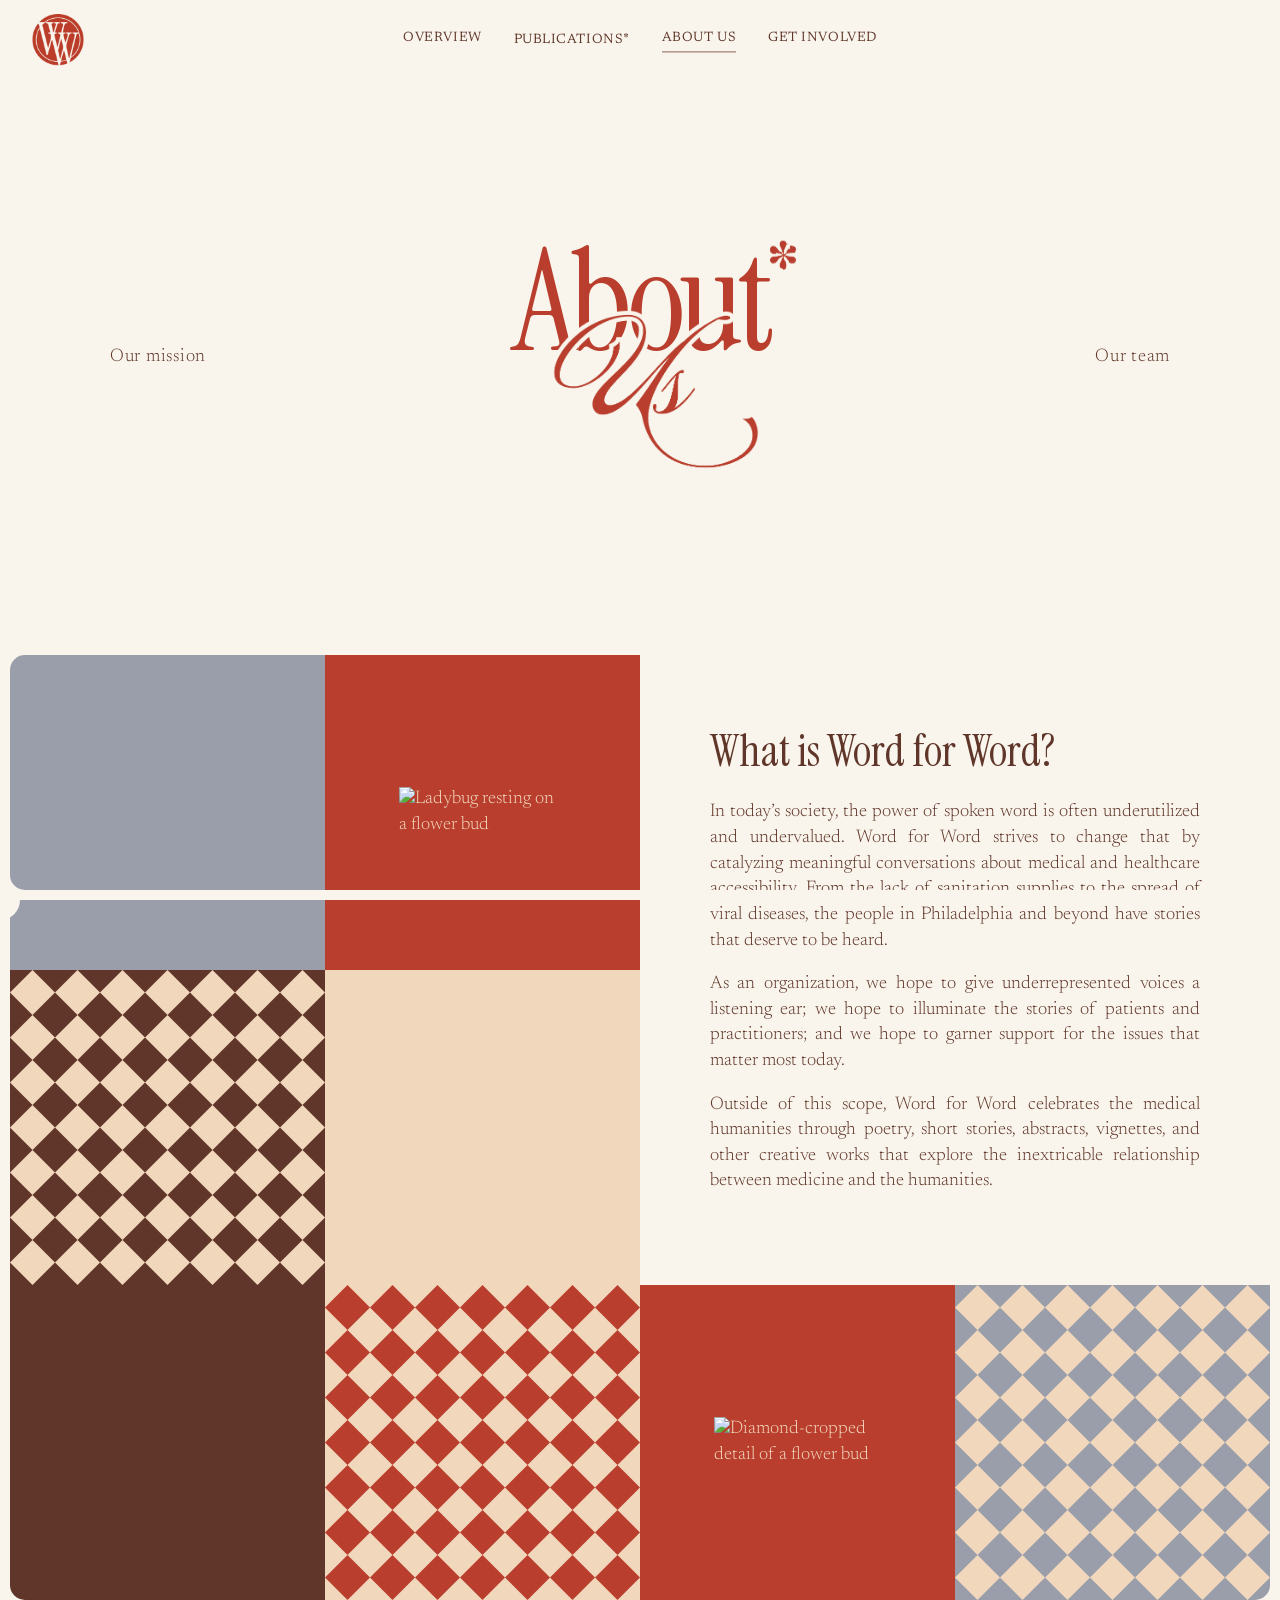
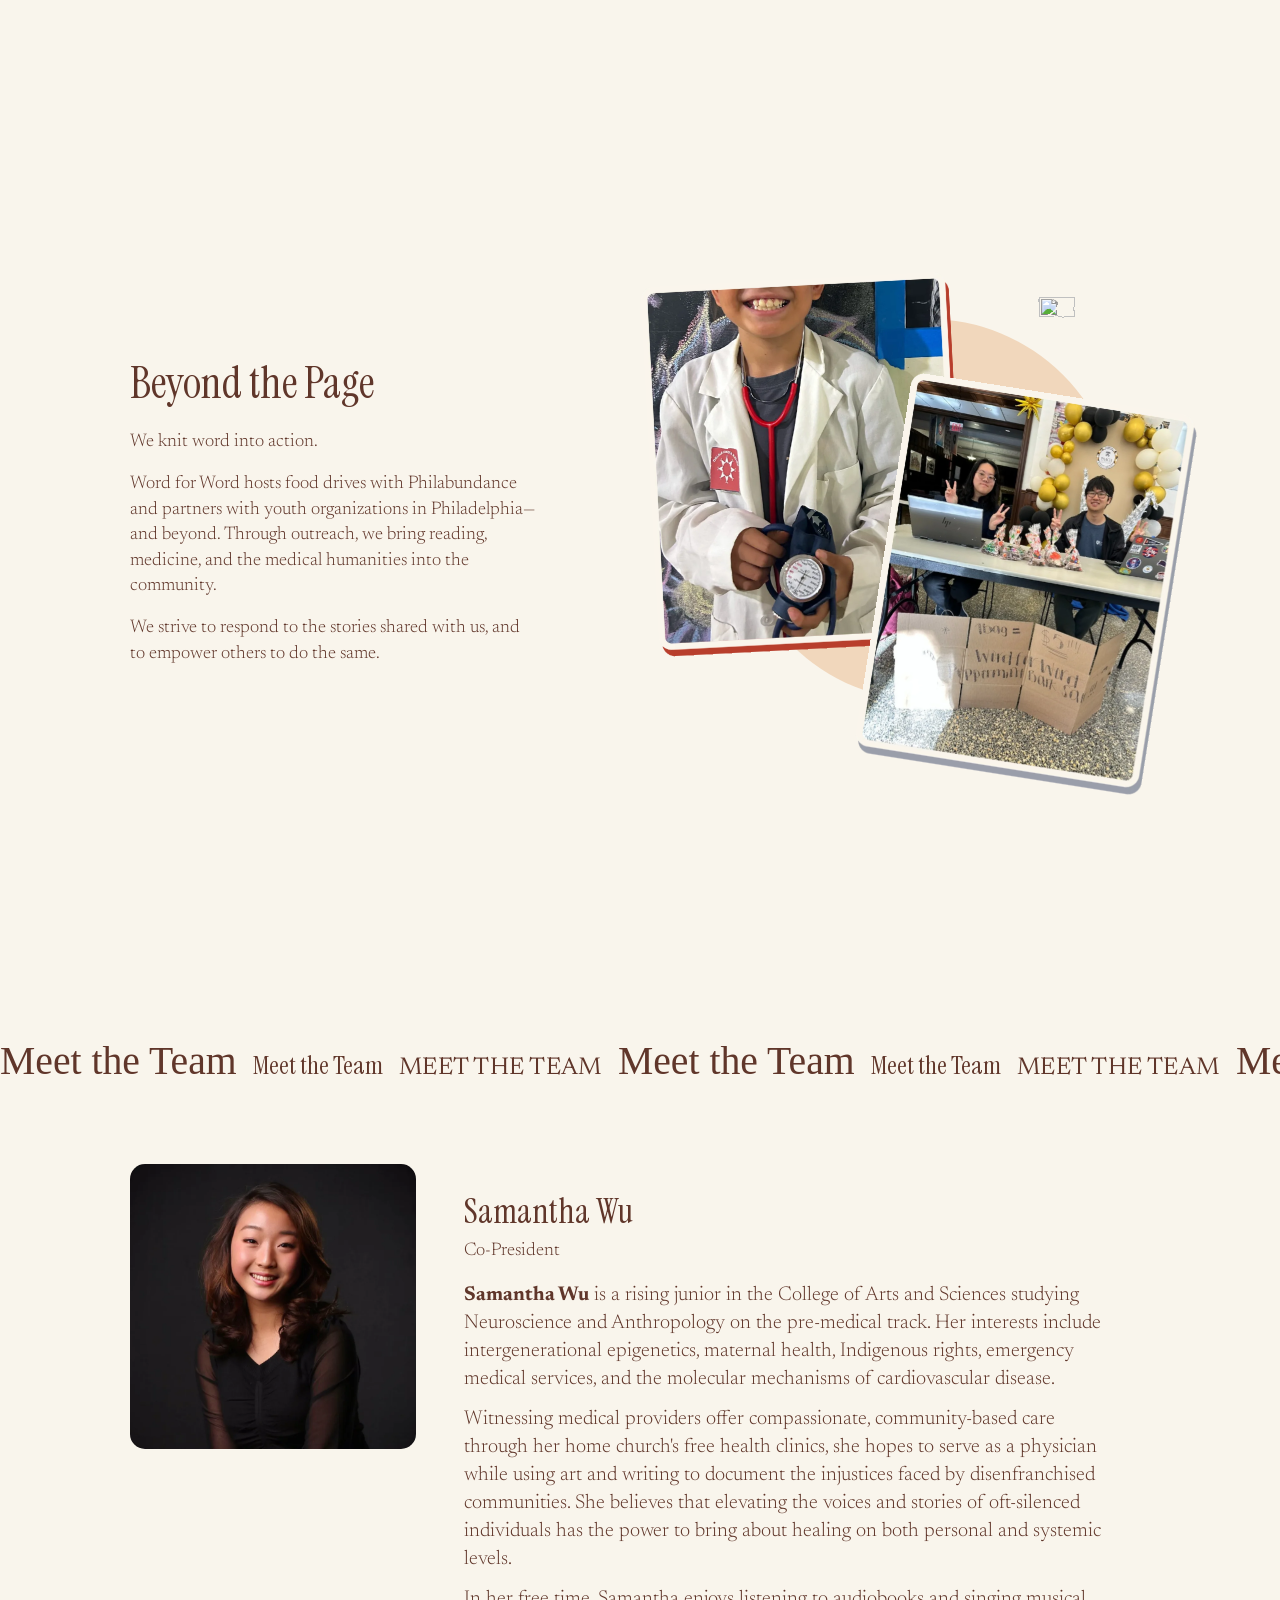
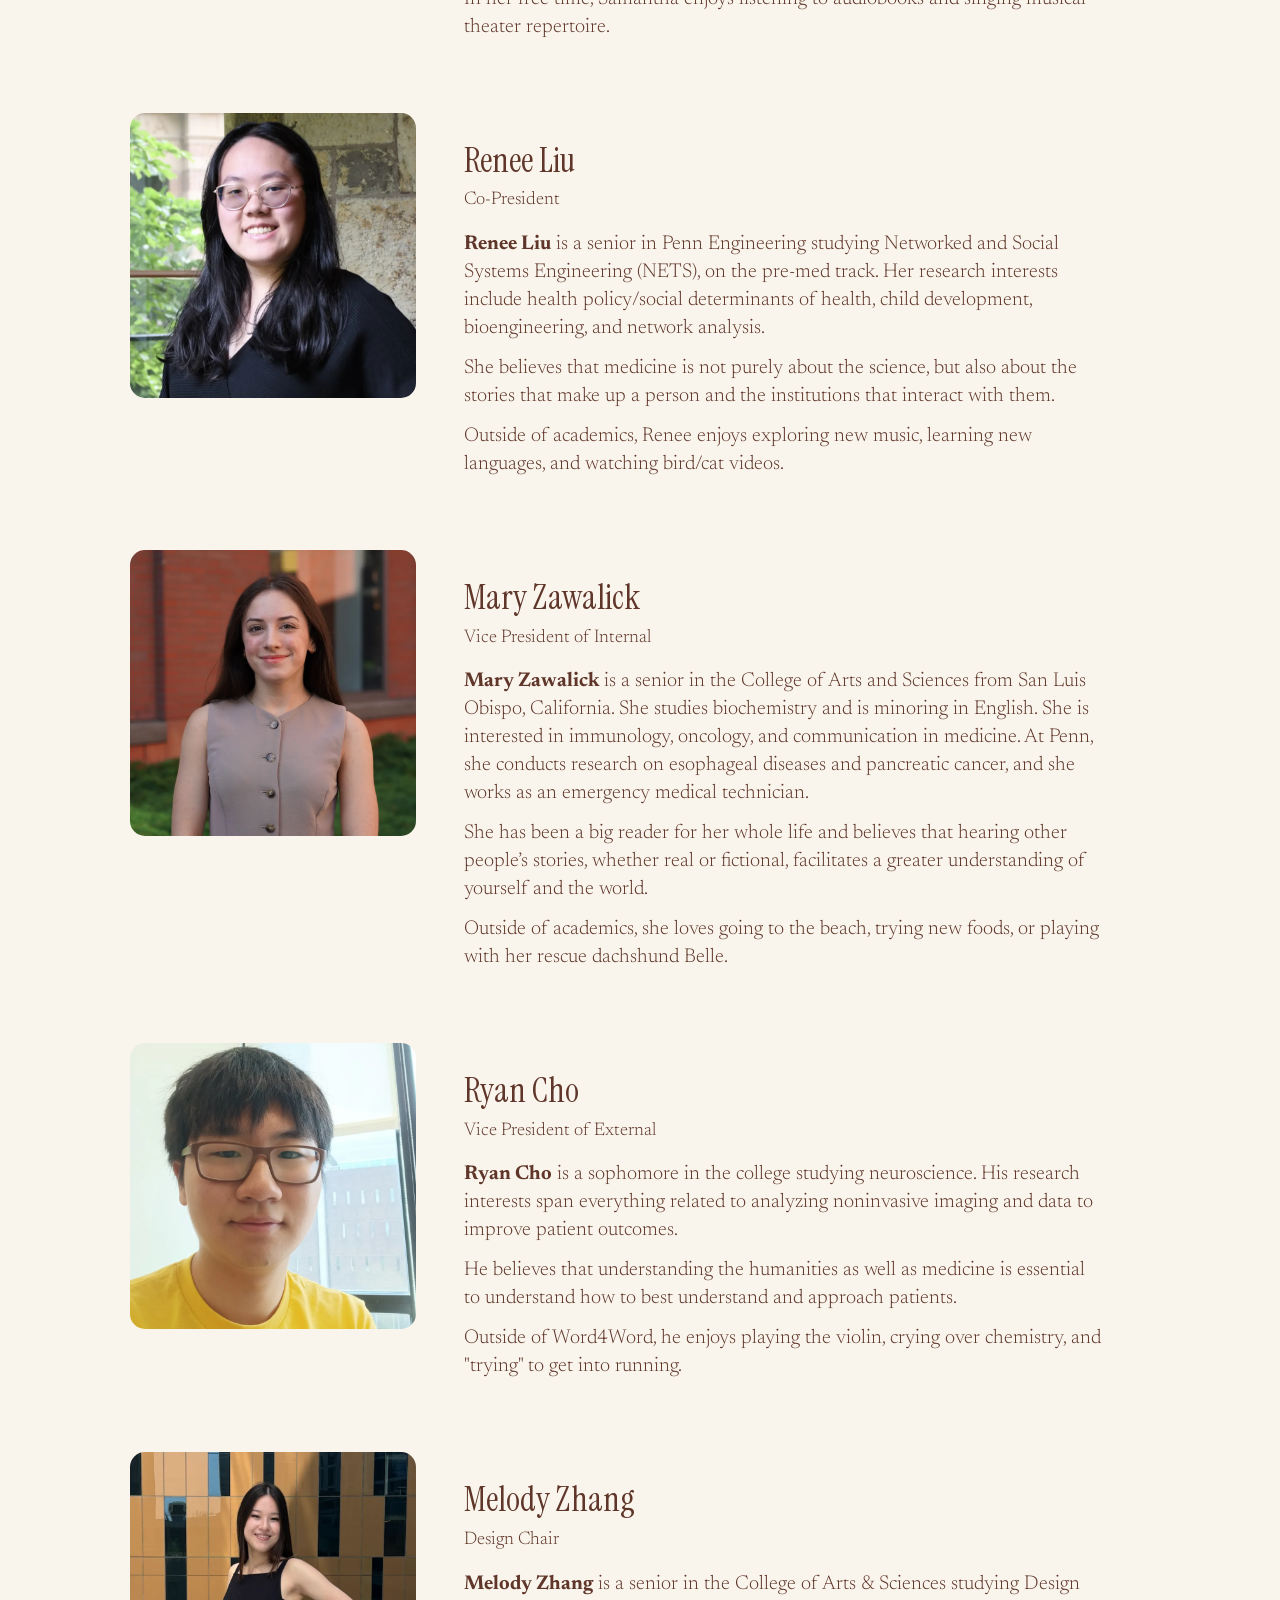
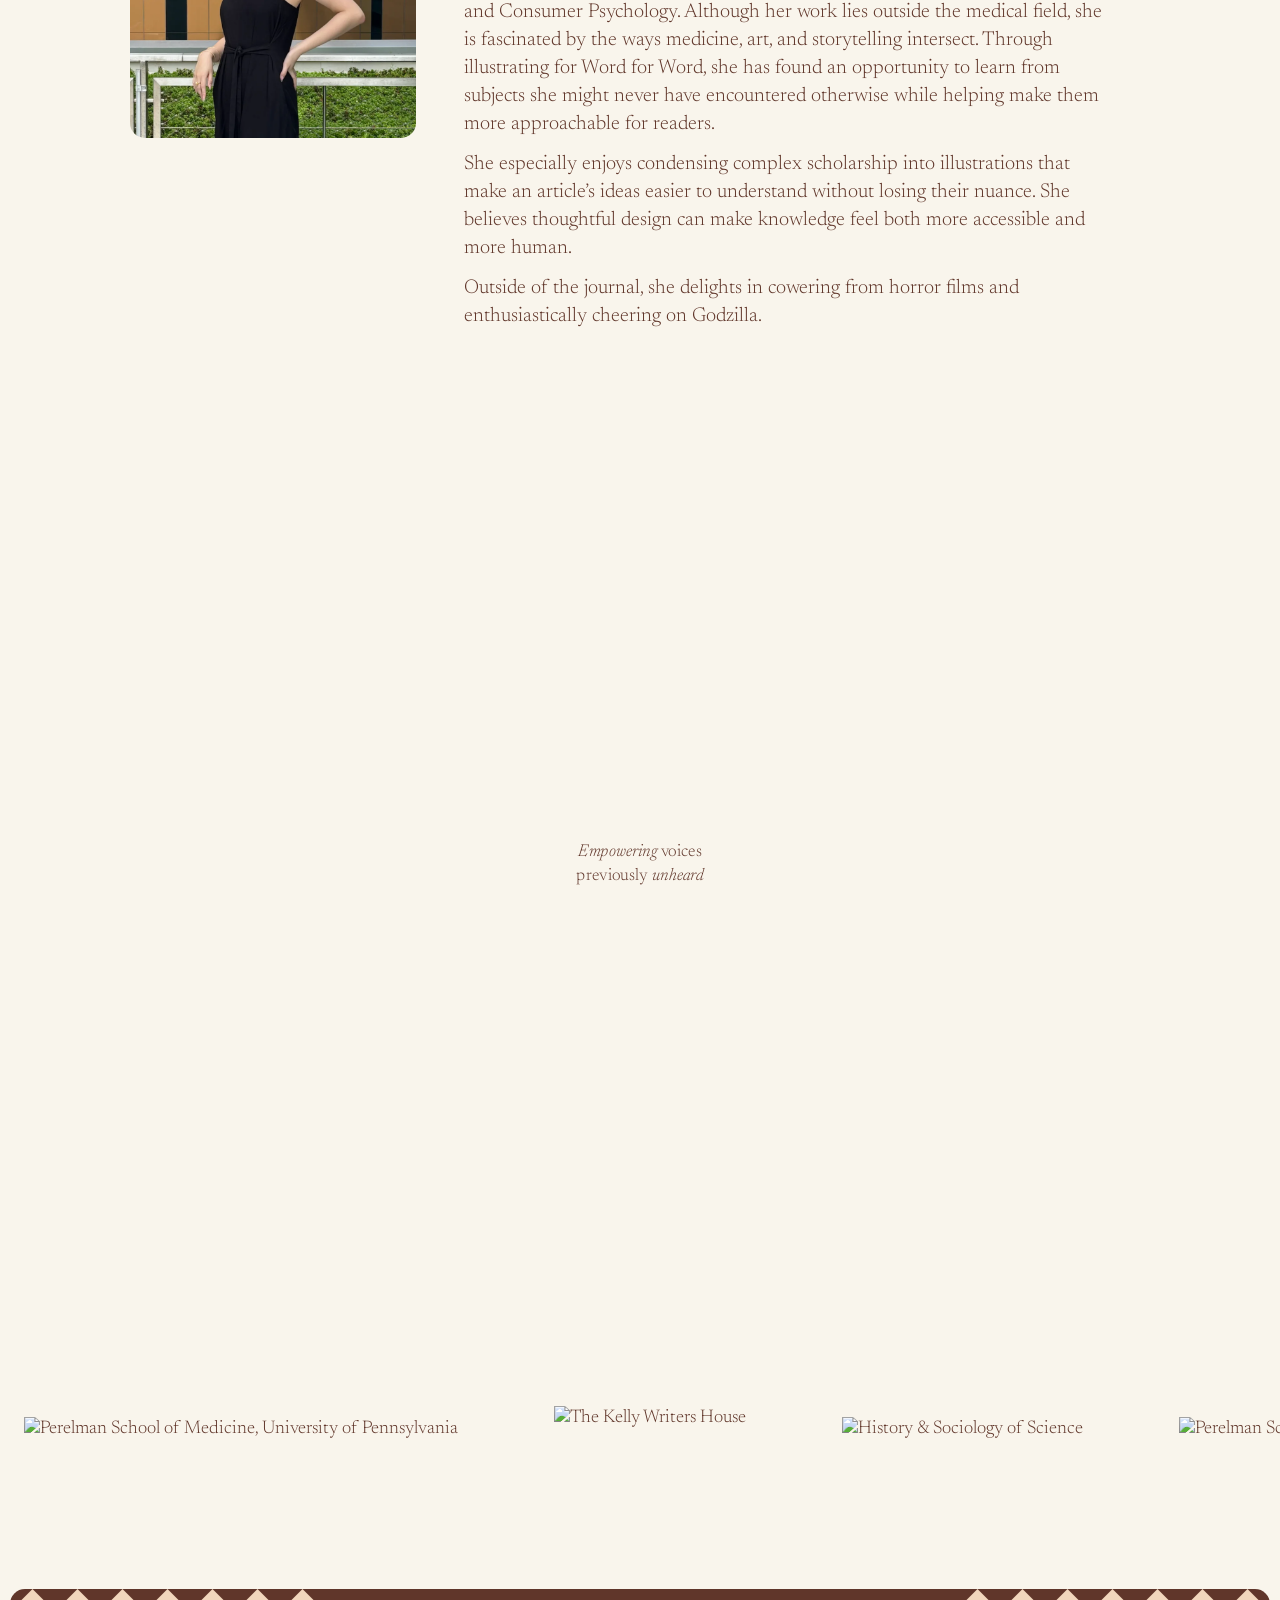
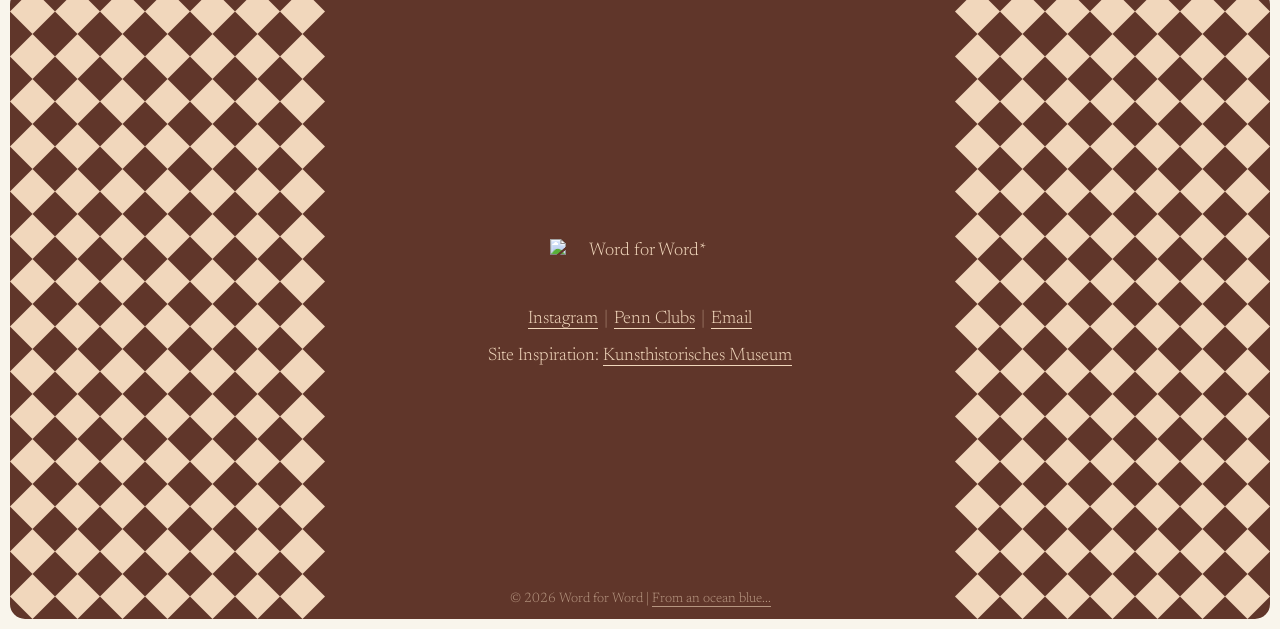
==== commit 7fd0a771: "Boiling asterisks, carousel excerpts, softer corners - Hand-drawn "line boil" on the site's asterisk" ====
--- a/about/index.html
+++ b/about/index.html
@@ -18,7 +18,7 @@
   <meta name="twitter:image" content="https://pennwordforword.org/assets/images/Slogan.jpg" />
   <link rel="icon" type="image/png" sizes="32x32" href="/assets/images/Favicon.png" />
   <link rel="icon" type="image/png" sizes="304x304" href="/assets/images/Logo.png" />
-  <link rel="stylesheet" href="/css/style.css?v=416" />
+  <link rel="stylesheet" href="/css/style.css?v=425" />
   <!-- PostHog analytics -->
   <script>
     !(function (t, e) {
@@ -537,6 +537,6 @@
   </footer>
 
     <script src="https://unpkg.com/lenis@1.3.26/dist/lenis.min.js" async onload="window.dispatchEvent(new Event('lenisready'))"></script>
-    <script src="/js/main.js?v=242" defer></script>
+    <script src="/js/main.js?v=256" defer></script>
 </body>
 </html>
--- a/css/style.css
+++ b/css/style.css
@@ -370,73 +370,17 @@
   animation: intro-splash-slide 1s cubic-bezier(0.33, 1, 0.68, 1) 0ms forwards;
 }
 /* Smaller than the hero asterisk (0.65x) — this one's just a splash
-   decoration, not meant to read at full hero size. Buzzes continuously
-   through ALL FOUR numbered asterisks (1/2/3/4 — this is one shared
-   wrapper, so whichever child asterisk is currently cut in rides the
-   same wiggle), then DECAYS to a smooth, still stop in the brief 70ms
-   gap between asterisk--4 hiding (1910ms) and the final/00 asterisk
-   landing (1980ms — see .intro-splash__asterisk--final's own cut
-   delay), so there's a genuine settled beat before .intro-splash itself
-   slides away (2480ms). Buzz must stay at full amplitude all the way to
-   ~96% (not decay gradually from 70% as an earlier pass did) — with a
-   270-1980ms window and the four numbered screens' visible windows
-   scattered across the FULL span (asterisk--4's is 1560-1910ms, deep
-   into what used to be the decay tail), a gradual decay starting too
-   early left the later asterisks looking like they'd already gone
-   still. Confining the decay to the invisible 1910-1980ms gap means
-   every numbered asterisk gets the same lively wiggle, and the decay
-   itself is never actually seen (nothing is on-screen during that gap)
-   — only its result, a fully-settled final asterisk. One single,
-   self-contained, non-infinite animation spanning that whole 1980ms
-   window (not "infinite jitter forever, then separately triggered
-   settle") deliberately avoids layering two named animations on the
-   same element/property: a same-class-of-bug investigation elsewhere in
-   this file (see the reset-timing work on the hero asterisk) found that
-   when two animations both end up simultaneously active/forwards-filled
-   on the same property, which one wins is NOT reliably "whichever is
-   listed last" — a real browser quirk, not just a theoretical risk. A
-   single keyframe list sidesteps that ambiguity entirely. Every offset
-   stays small (max ~0.6px — an earlier ~1.5px read as too intense). */
+   decoration, not meant to read at full hero size. Was a CSS translate
+   jitter on this wrapper; now a hand-drawn "line boil" instead, per
+   explicit request — startAsteriskBoil() in main.js sets an inline SVG
+   filter here whose noise it re-rolls every ~150ms. Being
+   ONE shared wrapper, whichever child asterisk is currently cut in
+   boils the same way — final/00 included — until the splash has slid
+   away. */
 .intro-splash__asterisk-wrap {
   position: relative;
   width: calc(var(--hero-asterisk-size) * 0.65);
   aspect-ratio: 184 / 200;
-  /* 1900ms matches the final/00 screen's real landing time now that
-     01-04 were sped up (see SPLASH_SCREEN_CUT_DELAYS_MS in main.js,
-     was 1980ms) — keyframe percentages below are unchanged, so the decay
-     tail still lands right as "00" cuts in. */
-  animation: intro-splash-asterisk-jitter-settle 1900ms linear forwards;
-}
-@keyframes intro-splash-asterisk-jitter-settle {
-  0%   { transform: translate(0, 0); }
-  5%   { transform: translate(-0.6px, 0.4px); }
-  10%  { transform: translate(0.4px, -0.6px); }
-  15%  { transform: translate(-0.4px, -0.4px); }
-  20%  { transform: translate(0.6px, 0.3px); }
-  25%  { transform: translate(-0.5px, 0.5px); }
-  30%  { transform: translate(0.3px, -0.5px); }
-  35%  { transform: translate(-0.6px, 0.2px); }
-  40%  { transform: translate(0.5px, -0.3px); }
-  45%  { transform: translate(-0.3px, 0.6px); }
-  50%  { transform: translate(0.4px, -0.4px); }
-  55%  { transform: translate(-0.5px, -0.3px); }
-  60%  { transform: translate(0.6px, 0.4px); }
-  65%  { transform: translate(-0.4px, 0.5px); }
-  70%  { transform: translate(0.3px, -0.6px); }
-  /* Same buzz cycle repeated (not decayed) — keeps asterisk--3's and
-     asterisk--4's own visible windows (1140-1490ms and 1560-1910ms) just
-     as lively as asterisk--1's. */
-  75%  { transform: translate(-0.6px, 0.4px); }
-  80%  { transform: translate(0.4px, -0.6px); }
-  85%  { transform: translate(-0.4px, -0.4px); }
-  90%  { transform: translate(0.6px, 0.3px); }
-  95%  { transform: translate(-0.5px, 0.5px); }
-  /* Decay tail, compressed into the invisible 1910-1980ms gap after
-     asterisk--4 has already hidden — never actually seen mid-motion,
-     only its settled result once the final asterisk cuts in. */
-  97%   { transform: translate(0.15px, -0.15px); }
-  98.5% { transform: translate(-0.05px, 0.05px); }
-  100%  { transform: translate(0, 0); }
 }
 /* All 5 stacked in the same spot. Each one's own hide fires 70ms
    BEFORE the next one's appear (not simultaneously) — that gap is
@@ -526,10 +470,9 @@
    in main.js) comfortably outlasts this animation's 360ms total (120ms
    delay + 240ms run), so the bounce always finishes settling before the
    next screen cuts in. Composes fine with
-   .intro-splash__asterisk-wrap's own continuous jitter-settle animation
-   (a DIFFERENT element — the wrapper around all 5 numbered asterisks,
-   see that class below) since nested elements' own `transform`s stack
-   independently rather than fighting over the same property.
+   .intro-splash__asterisk-wrap's own line-boil filter (a DIFFERENT
+   element — the wrapper around all 5 numbered asterisks, see that class
+   below), which just redraws whatever this bounce has already moved.
 
    The bounce itself animates the standalone `translate` property, NOT
    `transform` — .intro-splash__caption itself already carries its own
@@ -600,8 +543,8 @@
    of a blur. (First pass went further — 14px/1.08 — and read slightly
    too strong; pulled back to these values.) translate/scale (not
    transform) for the same reason as intro-splash-flicker-in above —
-   stays clear of .page-flash__asterisk's own continuous
-   `transform`-based jitter running at the same time. */
+   originally to stay clear of a `transform`-based jitter that used to
+   run alongside it on .page-flash__asterisk (since removed). */
 @keyframes page-flash-content-thud {
   0%   { opacity: 0; translate: 0 0; scale: 1; }
   1%   { opacity: 1; translate: 0 -10px; scale: 1.06; }
@@ -879,41 +822,12 @@
   width: auto;
   opacity: 0;
 }
-/* Continuous jitter, not the intro splash's one-shot settle-to-still
-   (there's no "next screen" here to settle in time for) — started from
-   that jitter's early values (see intro-splash-asterisk-jitter-settle
-   above) but scaled up (~2x, sped up too) on explicit request: at the
-   intro splash's original sub-pixel scale (max ~0.6px), the shake read
-   as imperceptible whenever page load lagged even slightly, since a
-   user who's already been waiting isn't looking closely enough to catch
-   a <1px wobble — it just registered as the colored screen "flatly"
-   sitting there rather than visibly animating. (A first pass scaled it
-   ~4x, which then read as too much movement — pulled back to ~2x.)
-   Kept as its OWN keyframe
-   list (not shared with intro-splash-asterisk-jitter-settle) specifically
-   so that one-shot's own separately-tuned amplitude — deliberately
-   pulled back from an earlier ~1.5px that read as "too intense" there —
-   isn't disturbed by this. Looped back to (0,0) for a seamless repeat.
-   Comma'd alongside page-flash-content-thud (see that keyframe's own
-   comment further down) so every page-flash screen pops in with a
-   blank-pause+bounce, not just a plain fade — the two animations don't
-   fight because they touch different properties (this one's
-   `transform`, that one's `opacity`/`translate`). */
+/* Pops in with page-flash-content-thud's blank-pause+bounce (see that
+   keyframe's own comment further down). Used to ALSO run a continuous
+   translate jitter — removed per explicit request now that the line boil
+   (startAsteriskBoil() in main.js) supplies the motion on its own. */
 html.show-page-flash.page-flash-ready .page-flash__asterisk {
-  animation:
-    page-flash-asterisk-jitter 0.5s linear infinite,
-    page-flash-content-thud 320ms cubic-bezier(0.34, 1.8, 0.64, 1) 120ms both;
-}
-@keyframes page-flash-asterisk-jitter {
-  0%     { transform: translate(0, 0); }
-  12.5%  { transform: translate(-1.4px, 1px); }
-  25%    { transform: translate(1px, -1.4px); }
-  37.5%  { transform: translate(-1px, -1px); }
-  50%    { transform: translate(1.4px, 0.7px); }
-  62.5%  { transform: translate(-1.2px, 1.2px); }
-  75%    { transform: translate(0.7px, -1.2px); }
-  87.5%  { transform: translate(-1.4px, 0.5px); }
-  100%   { transform: translate(0, 0); }
+  animation: page-flash-content-thud 320ms cubic-bezier(0.34, 1.8, 0.64, 1) 120ms both;
 }
 .page-flash__caption {
   display: flex;
@@ -4610,6 +4524,39 @@
   background: rgba(255, 255, 255, 0.14);
   transition: background-color 0.6s cubic-bezier(0.25, 1, 0.5, 1);
 }
+/* Per-article "Carousel excerpt" (build_articles.py) — a paragraph or
+   two from the article, set into the illustration's own empty space
+   (e.g. How Upbringing Shapes Us' plain tan left side). Lives INSIDE the
+   slide so it slides along with its own image. Inset 9% from its side
+   to clear the 40px-inset nav diamond at mid-height; vertically
+   centered so it stays below the title/edition caption. Above the
+   hover tiles (z-index:2) but click-through, so those still flash and
+   nothing here blocks the slide underneath. */
+.featured-carousel__excerpt {
+  position: absolute;
+  top: 50%;
+  transform: translateY(-50%);
+  width: 34%;
+  z-index: 3;
+  pointer-events: none;
+  color: var(--color-dark);
+  font-family: var(--font-body);
+  font-size: var(--text-body);
+  line-height: 1.45;
+}
+.featured-carousel__excerpt--left { left: 9%; }
+.featured-carousel__excerpt--right { right: 9%; }
+.featured-carousel__excerpt p + p {
+  margin-top: 0.8em;
+}
+/* Below ~1100px the centered excerpt starts running into the title/
+   edition caption above it, and mobile's 3/4 crop (see .featured-
+   carousel) cuts away the empty space it's meant to sit in anyway. */
+@media (max-width: 1100px) {
+  .featured-carousel__excerpt {
+    display: none;
+  }
+}
 /* Real <button>s (JS-driven, no destination), not <a> —
    .diamond-cta--tight for the same small icon-only sizing as
    split-cta's own diamond and section 2 square 7's. Sits ON TOP of the
@@ -5304,7 +5251,9 @@
      2 on hover, inconsistent for what's meant to be one uniform 2x2
      grid. Equal rows now, so all 4 tiles are identical dimensions. */
   grid-template-rows: repeat(2, 1fr);
-  border-radius: 24px;
+  /* Matches .square-grid's own 15px so section 3's bg reads as the same
+     corner treatment as sections 1-2 directly above it. */
+  border-radius: 15px;
   overflow: hidden;
 }
 .split-cta__illustration-tile {
@@ -6939,7 +6888,7 @@
   content: "";
   position: absolute;
   inset: 0;
-  border-radius: 15px;
+  border-radius: 6px;
   background: var(--instagram-tint);
   opacity: 0;
   transition: opacity 0.2s ease-out;
@@ -6962,17 +6911,11 @@
      the page behind/around it. */
   position: relative;
   isolation: isolate;
-  border-radius: 15px;
+  /* Was 15px, then 0 — per explicit follow-up, back to rounded but
+     much subtler than the site's usual 15px tile corners. */
+  border-radius: 6px;
   overflow: hidden;
   background: var(--color-tan);
-  /* Lifts on hover, same .publication-card__cover convention (Volumes)
-     — 0.2s ease-out both directions, per explicit request to reuse
-     that exact hover treatment here. */
-  transition: transform 0.2s ease-out;
-}
-.instagram-card:hover .instagram-card__cover,
-.instagram-card:focus-visible .instagram-card__cover {
-  transform: translateY(-12px);
 }
 .instagram-card__cover img {
   display: block;
@@ -8651,7 +8594,9 @@
 }
 .article-teaser__cover {
   aspect-ratio: 4 / 3;
-  border-radius: 15px;
+  /* Was 15px — reduced per explicit request, matching .instagram-card__
+     cover's own subtler 6px. */
+  border-radius: 6px;
   overflow: hidden;
   background: var(--color-tan);
 }
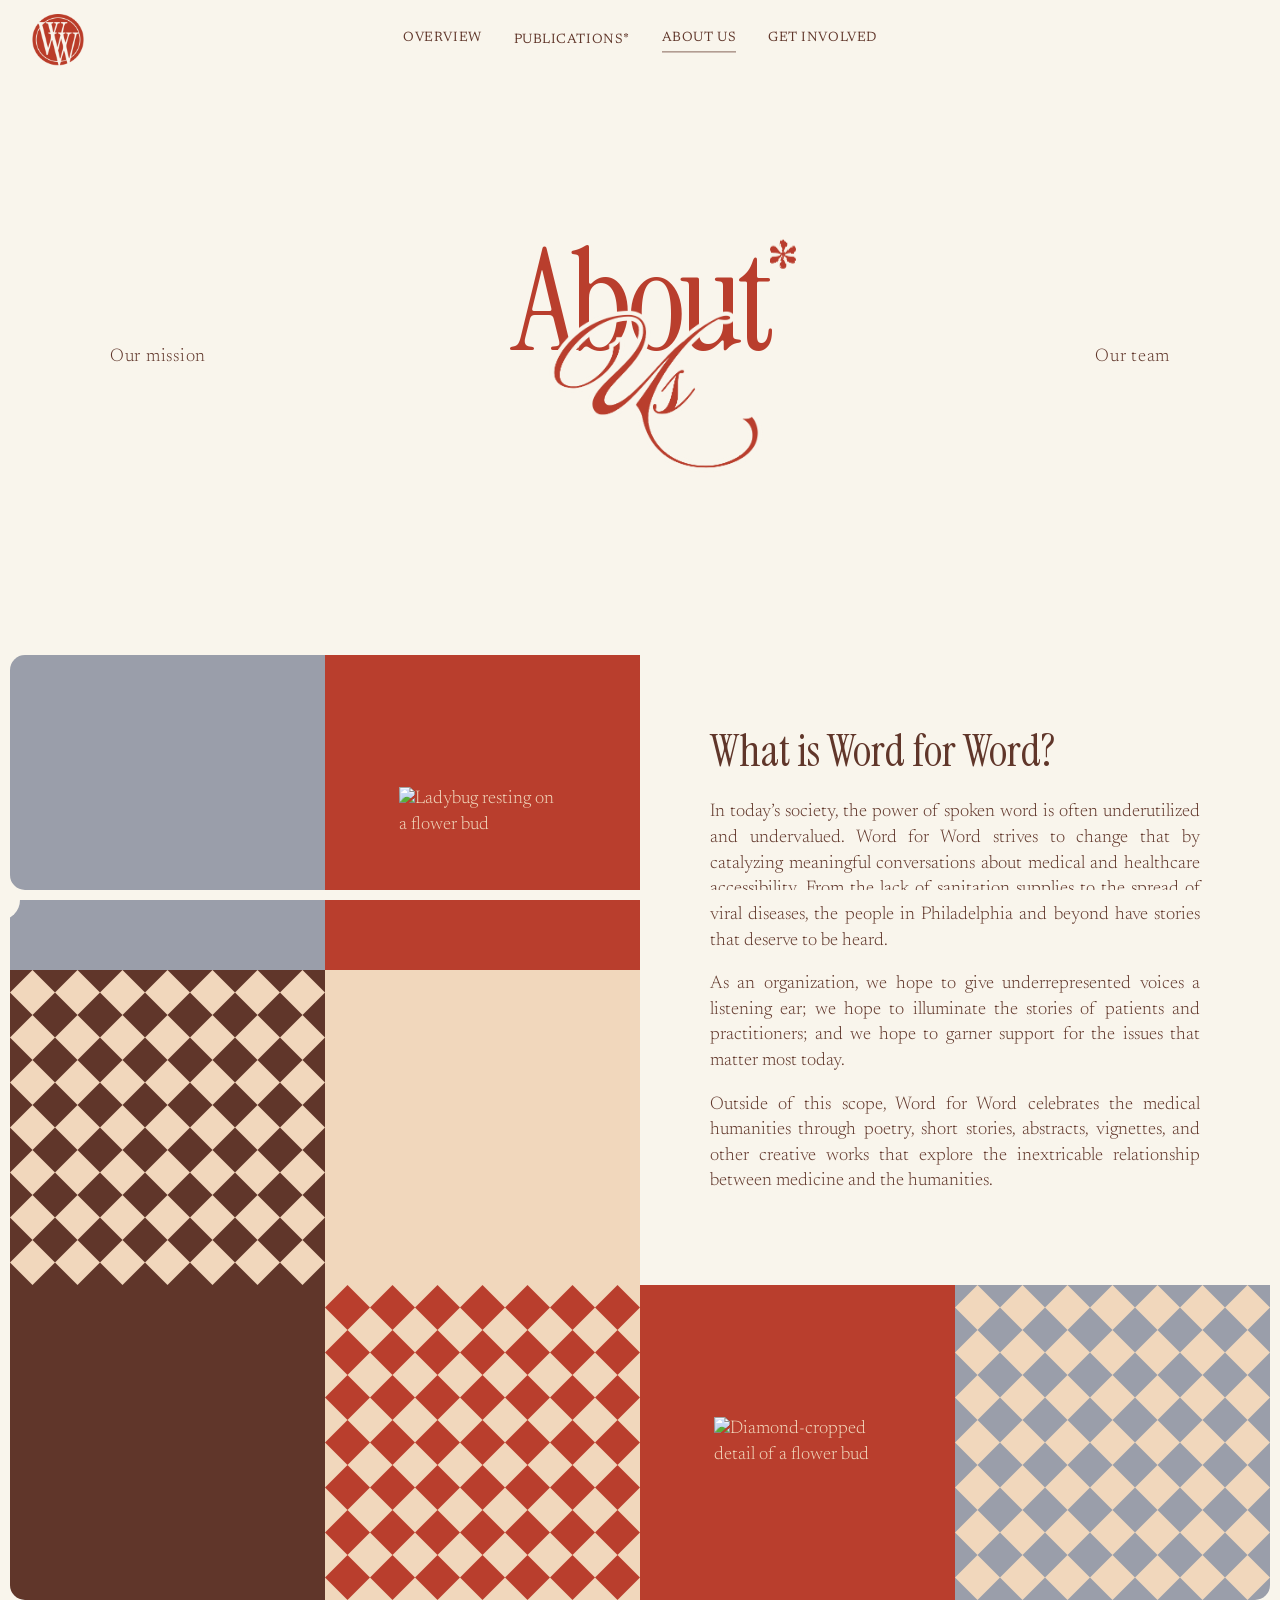
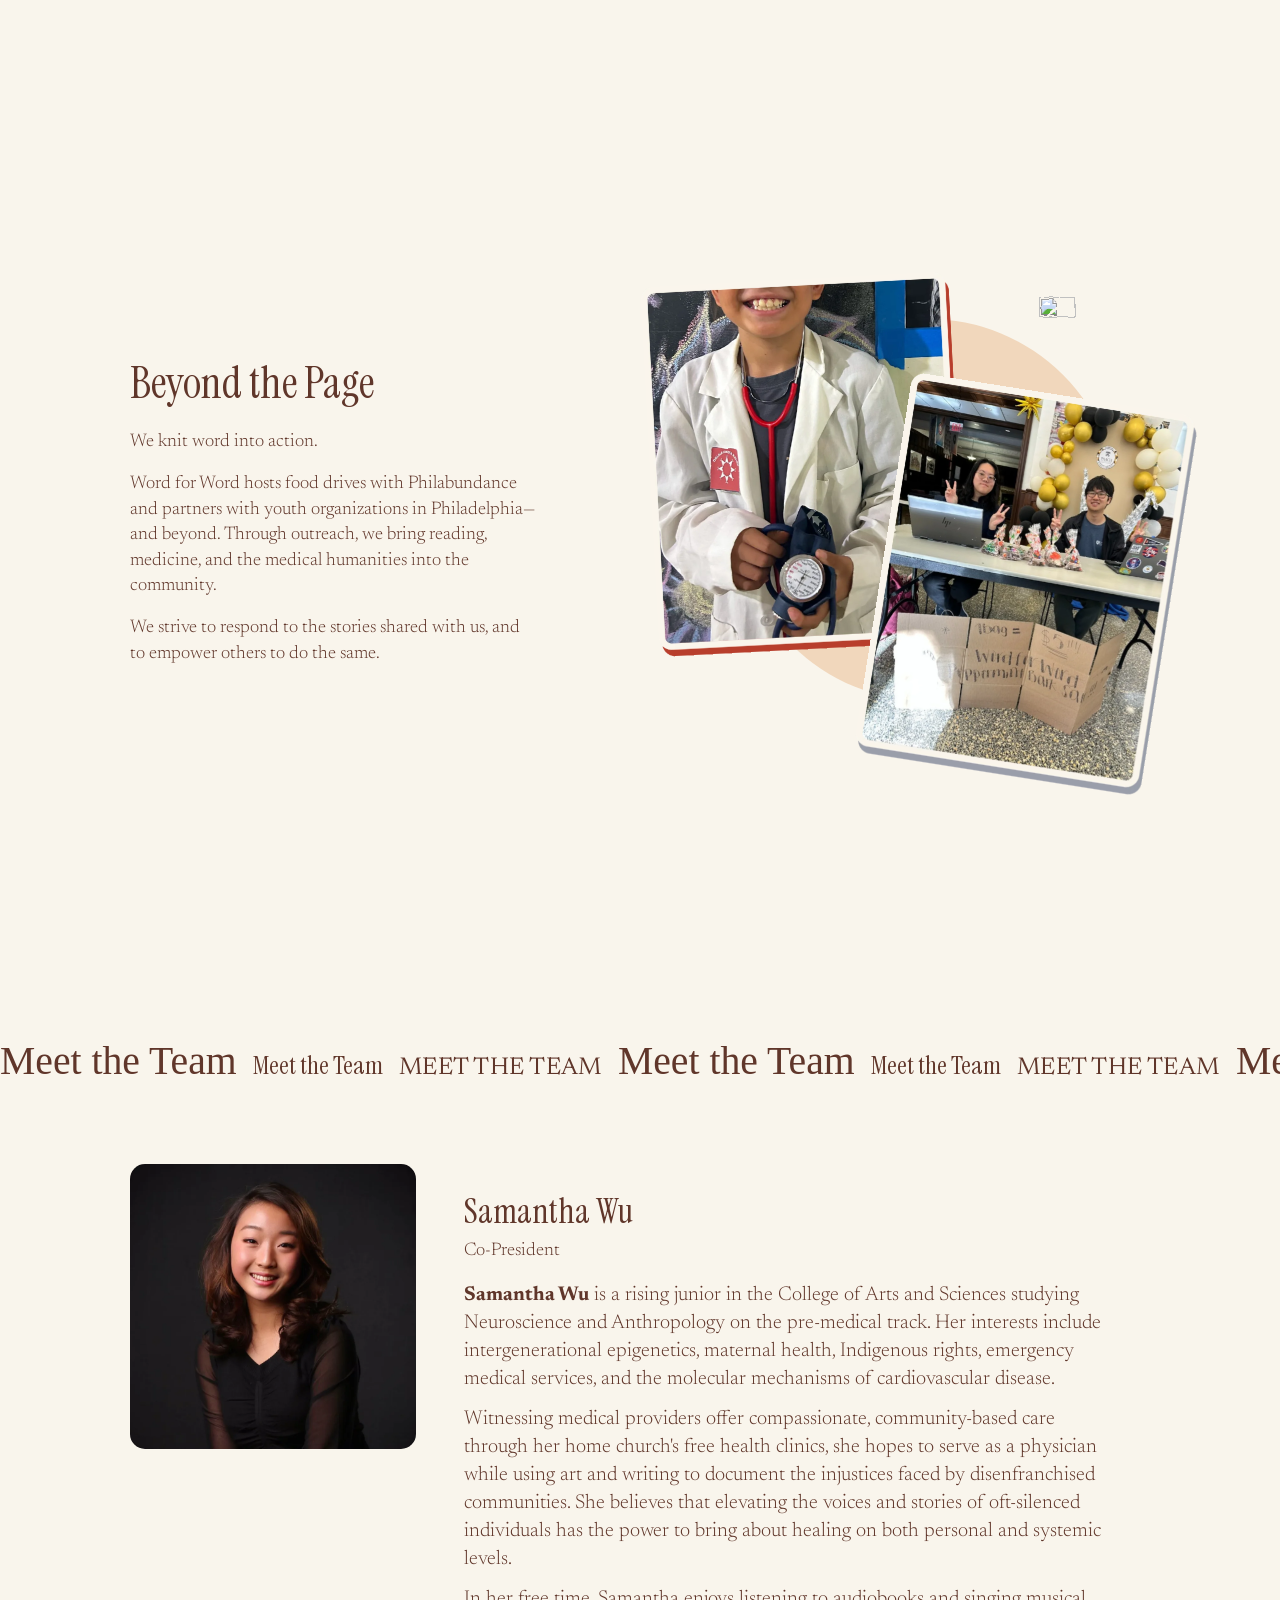
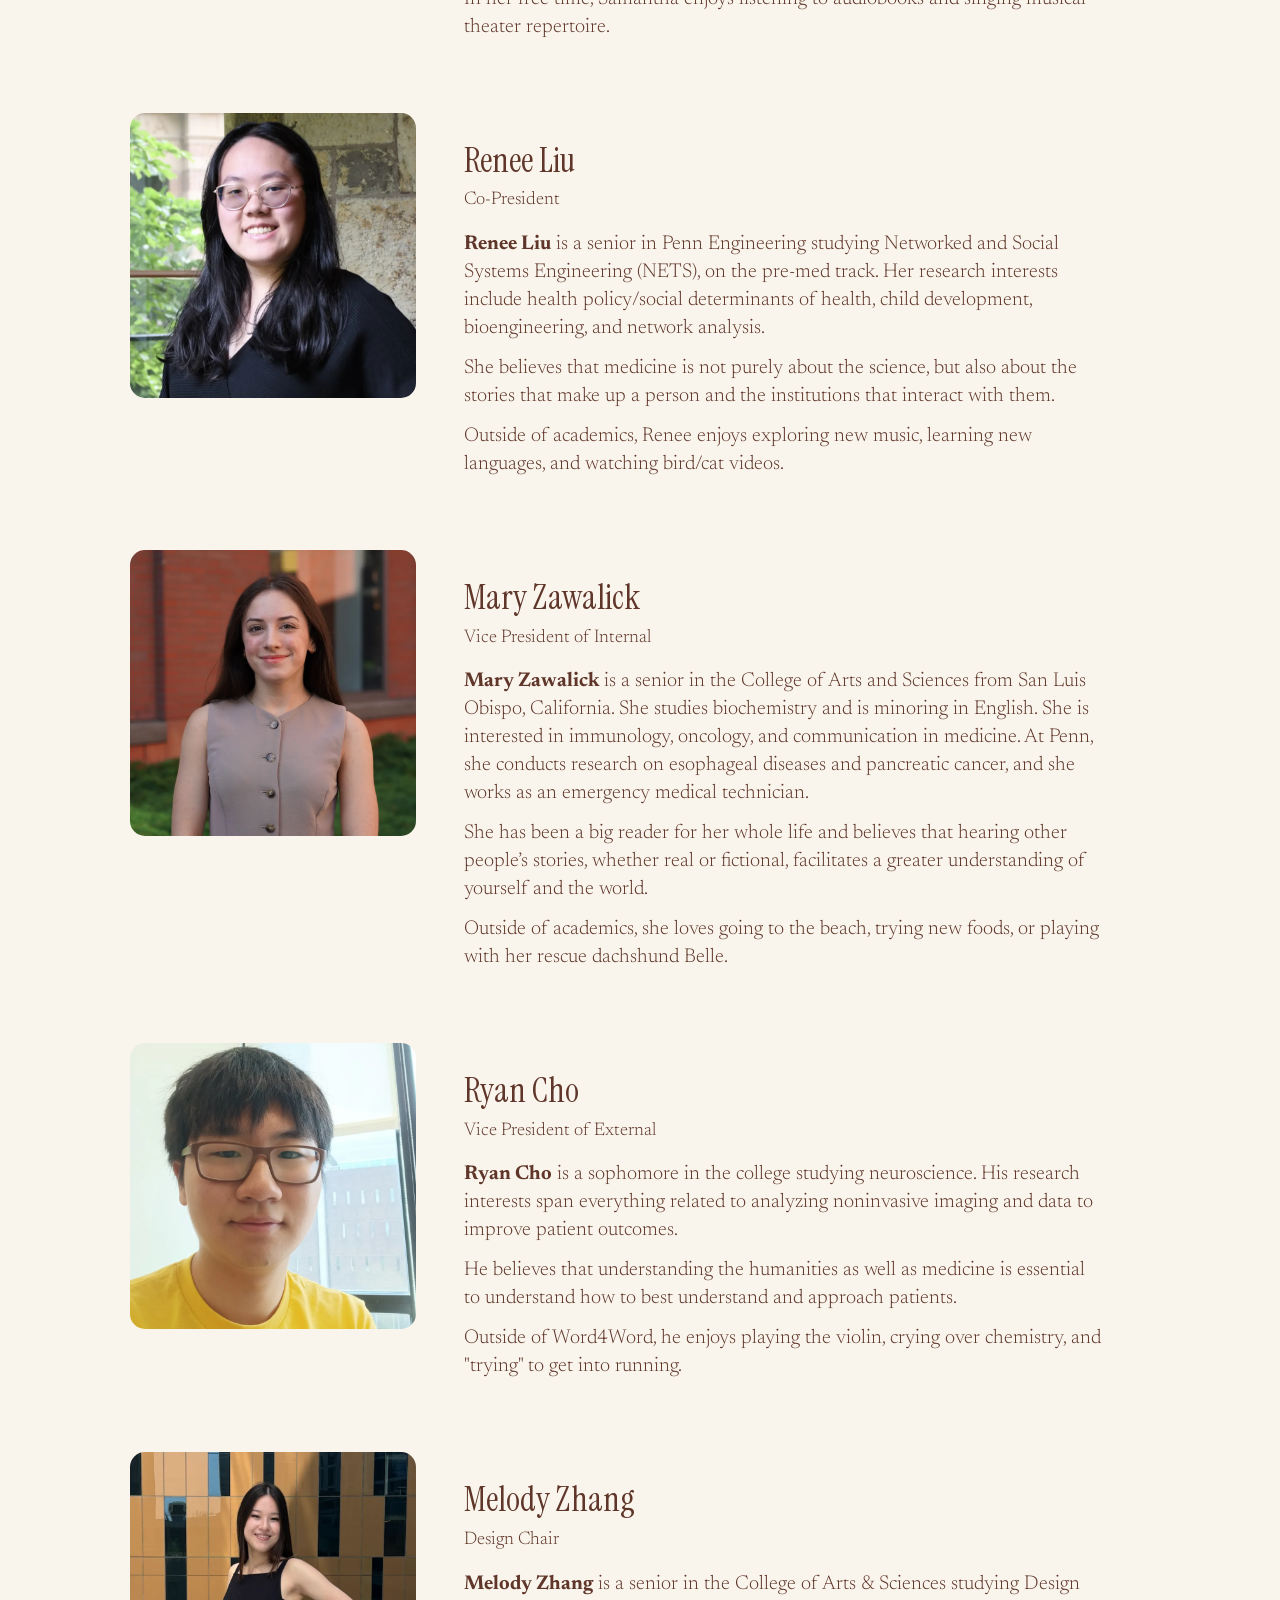
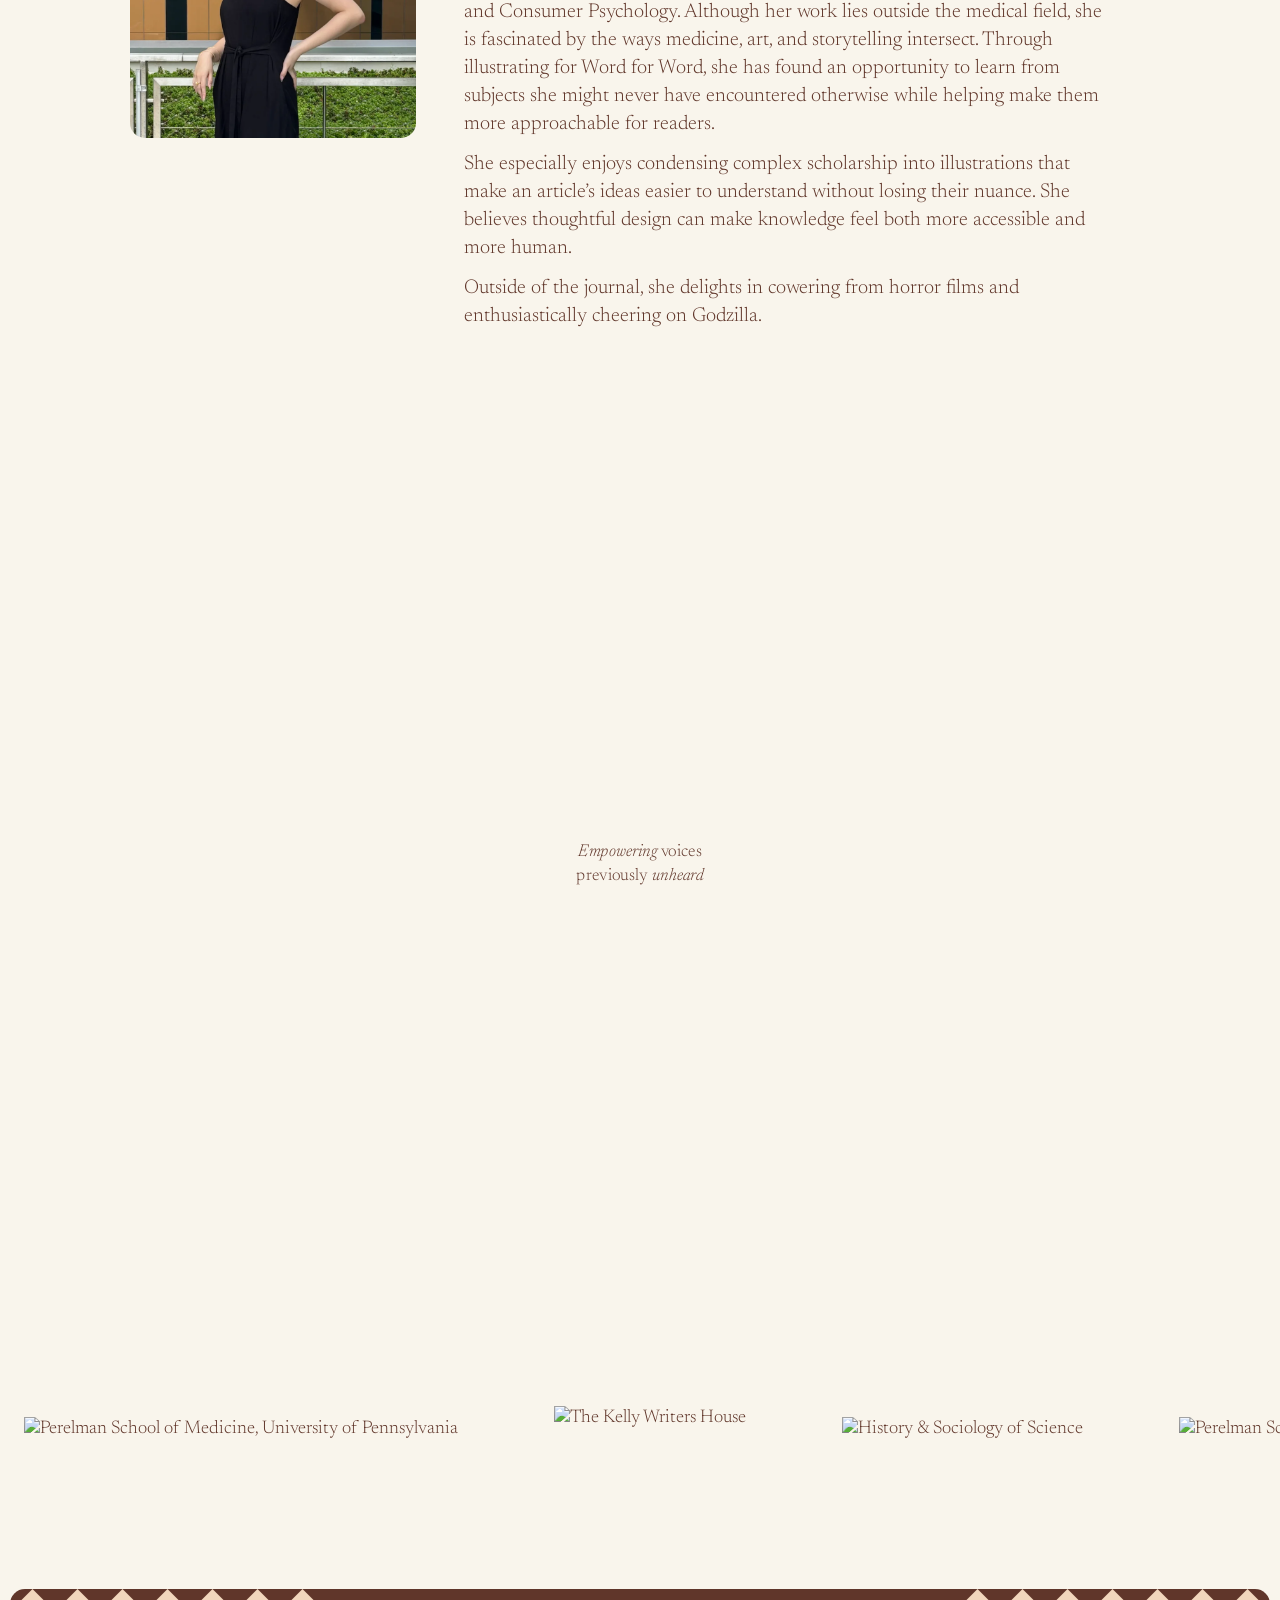
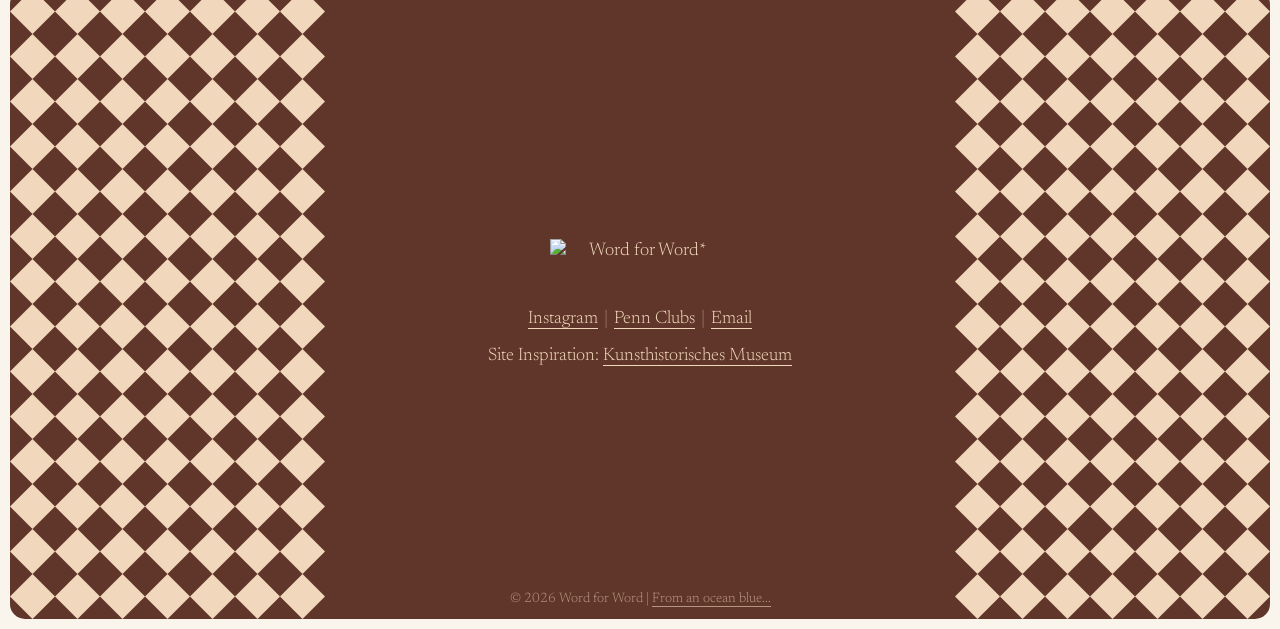
==== commit 293b7cba: "Fix hero asterisk snapping to rest mid-spin on slow loads The intro-finished timer didn't include th" ====
--- a/about/index.html
+++ b/about/index.html
@@ -537,6 +537,6 @@
   </footer>
 
     <script src="https://unpkg.com/lenis@1.3.26/dist/lenis.min.js" async onload="window.dispatchEvent(new Event('lenisready'))"></script>
-    <script src="/js/main.js?v=256" defer></script>
+    <script src="/js/main.js?v=257" defer></script>
 </body>
 </html>
